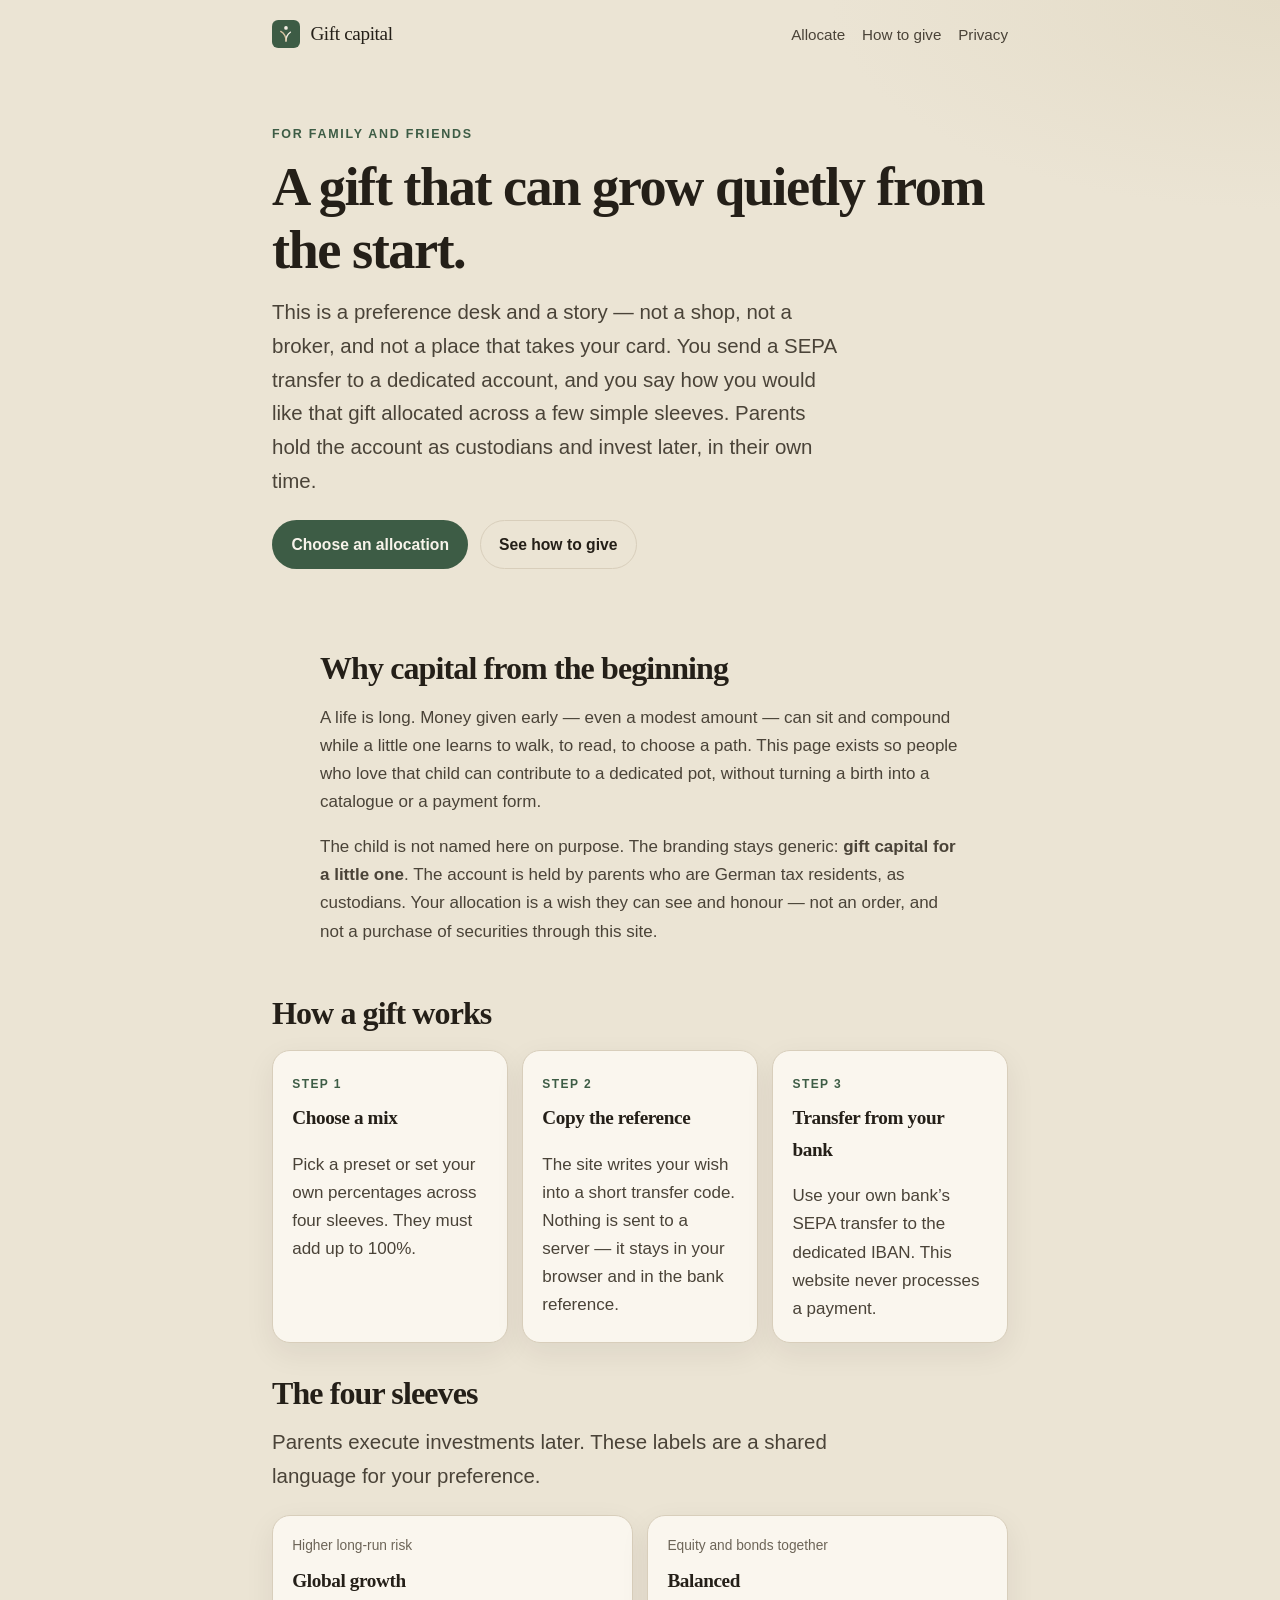
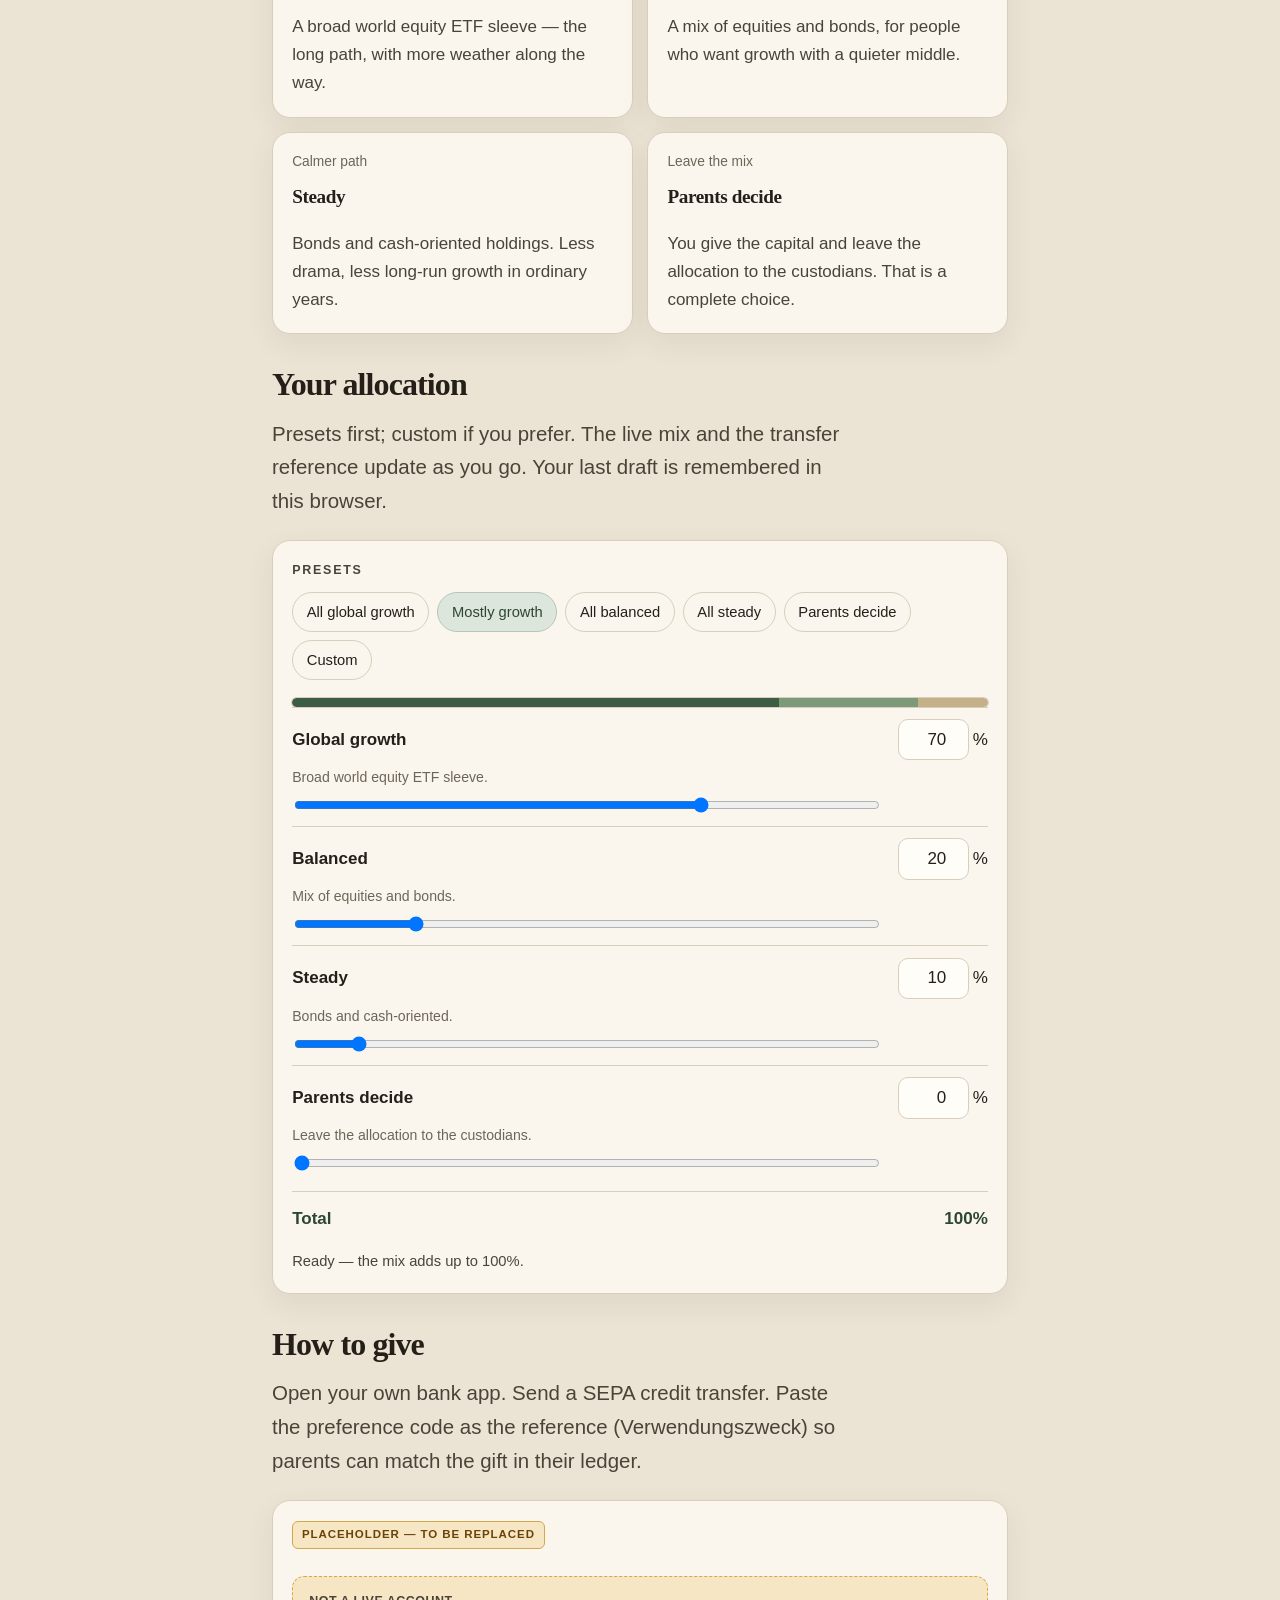
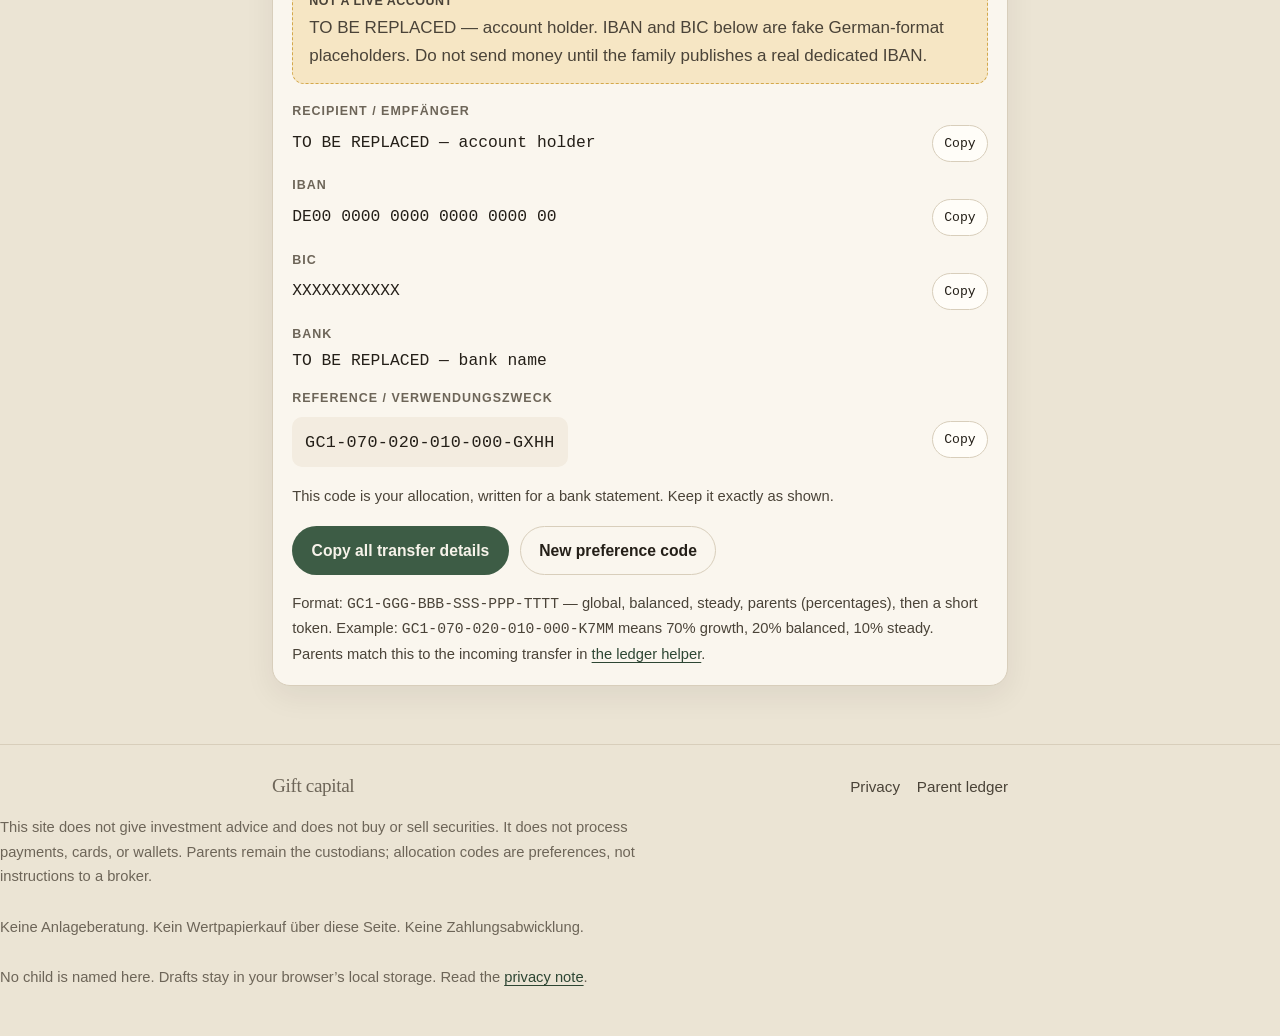
==== index.html @ 39bfdb02 "Add v1 static gift-capital site with allocation codes Preference desk for SEPA gifts: landing, sleev" ====
<!DOCTYPE html>
<html lang="en">
  <head>
    <meta charset="utf-8" />
    <meta name="viewport" content="width=device-width, initial-scale=1" />
    <title>Gift capital — a preference desk for long-horizon gifts</title>
    <meta
      name="description"
      content="A quiet way for family and friends to gift money toward a little one’s long-horizon capital, and to say how they would like that gift looked after. Not a broker. Not a payment processor."
    />
    <meta name="theme-color" content="#ebe4d4" />
    <link rel="icon" href="assets/favicon.svg" type="image/svg+xml" />
    <link rel="stylesheet" href="css/styles.css" />
  </head>
  <body>
    <a class="skip-link" href="#main">Skip to content</a>
    <header class="site-header">
      <div class="wrap">
        <a class="wordmark" href="index.html">
          <svg width="28" height="28" viewBox="0 0 64 64" aria-hidden="true">
            <rect width="64" height="64" rx="14" fill="#3d5c45" />
            <path d="M32 48c0-10 4-16 10-20" fill="none" stroke="#f4efe4" stroke-width="3.2" stroke-linecap="round" />
            <path d="M32 48c0-11-5-18-12-22" fill="none" stroke="#d7c4a3" stroke-width="3.2" stroke-linecap="round" />
            <circle cx="32" cy="18" r="4.2" fill="#f4efe4" />
          </svg>
          Gift capital
        </a>
        <nav class="nav-links" aria-label="Primary">
          <a href="#allocate">Allocate</a>
          <a href="#give">How to give</a>
          <a href="privacy.html">Privacy</a>
        </nav>
      </div>
    </header>

    <main id="main">
      <section class="hero">
        <div class="wrap">
          <p class="kicker">For family and friends</p>
          <h1>A gift that can grow quietly from the start.</h1>
          <p class="lede">
            This is a preference desk and a story — not a shop, not a broker, and not a place that takes your card.
            You send a SEPA transfer to a dedicated account, and you say how you would like that gift allocated
            across a few simple sleeves. Parents hold the account as custodians and invest later, in their own time.
          </p>
          <div class="actions">
            <a class="btn" href="#allocate">Choose an allocation</a>
            <a class="btn btn-secondary" href="#give">See how to give</a>
          </div>
        </div>
      </section>

      <section class="section" id="why" aria-labelledby="why-title">
        <div class="wrap prose">
          <h2 id="why-title">Why capital from the beginning</h2>
          <p>
            A life is long. Money given early — even a modest amount — can sit and compound while a little one
            learns to walk, to read, to choose a path. This page exists so people who love that child can
            contribute to a dedicated pot, without turning a birth into a catalogue or a payment form.
          </p>
          <p>
            The child is not named here on purpose. The branding stays generic:
            <strong>gift capital for a little one</strong>. The account is held by parents who are German tax
            residents, as custodians. Your allocation is a wish they can see and honour — not an order, and not
            a purchase of securities through this site.
          </p>
        </div>
      </section>

      <section class="section" id="how" aria-labelledby="how-title">
        <div class="wrap">
          <h2 id="how-title">How a gift works</h2>
          <div class="grid-3">
            <article class="card">
              <span class="step-num">Step 1</span>
              <h3>Choose a mix</h3>
              <p>Pick a preset or set your own percentages across four sleeves. They must add up to 100%.</p>
            </article>
            <article class="card">
              <span class="step-num">Step 2</span>
              <h3>Copy the reference</h3>
              <p>
                The site writes your wish into a short transfer code. Nothing is sent to a server — it stays in
                your browser and in the bank reference.
              </p>
            </article>
            <article class="card">
              <span class="step-num">Step 3</span>
              <h3>Transfer from your bank</h3>
              <p>
                Use your own bank’s SEPA transfer to the dedicated IBAN. This website never processes a payment.
              </p>
            </article>
          </div>
        </div>
      </section>

      <section class="section" id="sleeves" aria-labelledby="sleeves-title">
        <div class="wrap">
          <h2 id="sleeves-title">The four sleeves</h2>
          <p class="lede">Parents execute investments later. These labels are a shared language for your preference.</p>
          <div class="grid-2">
            <article class="card sleeve-card">
              <p class="meta">Higher long-run risk</p>
              <h3>Global growth</h3>
              <p>A broad world equity ETF sleeve — the long path, with more weather along the way.</p>
            </article>
            <article class="card sleeve-card">
              <p class="meta">Equity and bonds together</p>
              <h3>Balanced</h3>
              <p>A mix of equities and bonds, for people who want growth with a quieter middle.</p>
            </article>
            <article class="card sleeve-card">
              <p class="meta">Calmer path</p>
              <h3>Steady</h3>
              <p>Bonds and cash-oriented holdings. Less drama, less long-run growth in ordinary years.</p>
            </article>
            <article class="card sleeve-card">
              <p class="meta">Leave the mix</p>
              <h3>Parents decide</h3>
              <p>You give the capital and leave the allocation to the custodians. That is a complete choice.</p>
            </article>
          </div>
        </div>
      </section>

      <section class="section" id="allocate" aria-labelledby="allocate-title">
        <div class="wrap">
          <h2 id="allocate-title">Your allocation</h2>
          <p class="lede">
            Presets first; custom if you prefer. The live mix and the transfer reference update as you go.
            Your last draft is remembered in this browser.
          </p>

          <div class="card panel">
            <p class="kicker">Presets</p>
            <div class="presets" role="group" aria-label="Allocation presets">
              <button type="button" class="chip" data-preset="growth">All global growth</button>
              <button type="button" class="chip" data-preset="mostly">Mostly growth</button>
              <button type="button" class="chip" data-preset="balanced">All balanced</button>
              <button type="button" class="chip" data-preset="steady">All steady</button>
              <button type="button" class="chip" data-preset="parents">Parents decide</button>
              <button type="button" class="chip" data-preset="custom">Custom</button>
            </div>

            <div class="mix" id="live-mix" aria-hidden="true"></div>
            <p class="sr-only" data-summary></p>

            <div class="sleeve-row">
              <label for="pct-growth">Global growth</label>
              <div class="pct">
                <input id="pct-growth" data-sleeve="growth" type="number" min="0" max="100" step="1" value="70" inputmode="numeric" />
                <span aria-hidden="true">%</span>
              </div>
              <p class="hint">Broad world equity ETF sleeve.</p>
              <label class="sr-only" for="range-growth">Global growth slider</label>
              <input id="range-growth" data-sleeve="growth" type="range" min="0" max="100" step="1" value="70" />
            </div>

            <div class="sleeve-row">
              <label for="pct-balanced">Balanced</label>
              <div class="pct">
                <input id="pct-balanced" data-sleeve="balanced" type="number" min="0" max="100" step="1" value="20" inputmode="numeric" />
                <span aria-hidden="true">%</span>
              </div>
              <p class="hint">Mix of equities and bonds.</p>
              <label class="sr-only" for="range-balanced">Balanced slider</label>
              <input id="range-balanced" data-sleeve="balanced" type="range" min="0" max="100" step="1" value="20" />
            </div>

            <div class="sleeve-row">
              <label for="pct-steady">Steady</label>
              <div class="pct">
                <input id="pct-steady" data-sleeve="steady" type="number" min="0" max="100" step="1" value="10" inputmode="numeric" />
                <span aria-hidden="true">%</span>
              </div>
              <p class="hint">Bonds and cash-oriented.</p>
              <label class="sr-only" for="range-steady">Steady slider</label>
              <input id="range-steady" data-sleeve="steady" type="range" min="0" max="100" step="1" value="10" />
            </div>

            <div class="sleeve-row">
              <label for="pct-parents">Parents decide</label>
              <div class="pct">
                <input id="pct-parents" data-sleeve="parents" type="number" min="0" max="100" step="1" value="0" inputmode="numeric" />
                <span aria-hidden="true">%</span>
              </div>
              <p class="hint">Leave the allocation to the custodians.</p>
              <label class="sr-only" for="range-parents">Parents decide slider</label>
              <input id="range-parents" data-sleeve="parents" type="range" min="0" max="100" step="1" value="0" />
            </div>

            <div class="total-bar" data-total-bar data-ok="true">
              <span>Total</span>
              <span><span data-total>100</span>%</span>
            </div>
            <p class="note" data-total-hint aria-live="polite">Ready — the mix adds up to 100%.</p>
          </div>
        </div>
      </section>

      <section class="section" id="give" aria-labelledby="give-title">
        <div class="wrap">
          <h2 id="give-title">How to give</h2>
          <p class="lede">
            Open your own bank app. Send a SEPA credit transfer. Paste the preference code as the
            reference (<span lang="de">Verwendungszweck</span>) so parents can match the gift in their ledger.
          </p>

          <div class="card transfer">
            <span class="placeholder-stamp">Placeholder — to be replaced</span>
            <p class="warn">
              <strong>Not a live account</strong>
              <span data-holder>TO BE REPLACED — account holder</span>. IBAN and BIC below are fake German-format
              placeholders. Do not send money until the family publishes a real dedicated IBAN.
            </p>

            <dl>
              <div class="field">
                <dt>Recipient / Empfänger</dt>
                <dd>
                  <span data-holder>TO BE REPLACED — account holder</span>
                  <button type="button" class="copy-btn" data-copy="holder">Copy</button>
                </dd>
              </div>
              <div class="field">
                <dt>IBAN</dt>
                <dd>
                  <span data-iban>DE00 0000 0000 0000 0000 00</span>
                  <button type="button" class="copy-btn" data-copy="iban">Copy</button>
                </dd>
              </div>
              <div class="field">
                <dt>BIC</dt>
                <dd>
                  <span data-bic>XXXXXXXXXXX</span>
                  <button type="button" class="copy-btn" data-copy="bic">Copy</button>
                </dd>
              </div>
              <div class="field">
                <dt>Bank</dt>
                <dd><span data-bank>TO BE REPLACED — bank name</span></dd>
              </div>
              <div class="field">
                <dt>Reference / Verwendungszweck</dt>
                <dd>
                  <span class="code-block" data-reference aria-live="polite">GC1-070-020-010-000-XXXX</span>
                  <button type="button" class="copy-btn" data-copy="reference">Copy</button>
                </dd>
              </div>
            </dl>

            <p class="note" data-when-ready>
              This code is your allocation, written for a bank statement. Keep it exactly as shown.
            </p>
            <p class="warn" data-needs-100 hidden>
              The reference appears when the four sleeves add up to 100%.
            </p>

            <div class="actions" style="margin-top: 1.1rem">
              <button type="button" class="btn" data-copy="slip">Copy all transfer details</button>
              <button type="button" class="btn btn-secondary" data-new-draft>New preference code</button>
            </div>
            <p class="note">
              Format: <code>GC1-GGG-BBB-SSS-PPP-TTTT</code> — global, balanced, steady, parents (percentages),
              then a short token. Example: <code>GC1-070-020-010-000-K7MM</code> means 70% growth, 20% balanced,
              10% steady. Parents match this to the incoming transfer in
              <a href="ledger.html">the ledger helper</a>.
            </p>
          </div>
        </div>
      </section>
    </main>

    <footer class="site-footer">
      <div class="wrap">
        <a class="wordmark" href="index.html">Gift capital</a>
        <nav class="nav-links" aria-label="Footer">
          <a href="privacy.html">Privacy</a>
          <a href="ledger.html">Parent ledger</a>
        </nav>
      </div>
      <div class="wrap legal">
        <p>
          This site does not give investment advice and does not buy or sell securities. It does not process
          payments, cards, or wallets. Parents remain the custodians; allocation codes are preferences, not
          instructions to a broker.
        </p>
        <p lang="de">
          Keine Anlageberatung. Kein Wertpapierkauf über diese Seite. Keine Zahlungsabwicklung.
        </p>
        <p>
          No child is named here. Drafts stay in your browser’s local storage. Read the
          <a href="privacy.html">privacy note</a>.
        </p>
      </div>
    </footer>

    <script src="js/config.js"></script>
    <script src="js/reference.js"></script>
    <script src="js/app.js"></script>
  </body>
</html>
---- css/styles.css ----
/* Gift capital — calm, mobile-first, accessible */

:root {
  --bg: #ebe4d4;
  --bg-deep: #e2d8c4;
  --paper: #faf6ee;
  --paper-2: #f3ece0;
  --ink: #241f18;
  --ink-soft: #4a4338;
  --muted: #6d6558;
  --rule: #d8cebb;
  --sage: #3d5c45;
  --sage-deep: #2d4633;
  --sage-soft: #dce6dc;
  --clay: #8d4a2b;
  --warn-bg: #f6e6c4;
  --warn-ink: #6a4308;
  --warn-edge: #d4a84b;
  --focus: #1f4d38;
  --shadow: 0 10px 30px rgba(36, 31, 24, 0.07);
  --radius: 18px;
  --font-serif: "Iowan Old Style", "Palatino Linotype", Palatino, "Times New Roman", Times, serif;
  --font-sans: "Avenir Next", "Segoe UI", "Helvetica Neue", Helvetica, Arial, sans-serif;
  --space: clamp(1rem, 3vw, 1.75rem);
  --measure: 40rem;
  --wide: 46rem;
}

*,
*::before,
*::after {
  box-sizing: border-box;
}

html {
  scroll-behavior: smooth;
}

@media (prefers-reduced-motion: reduce) {
  html {
    scroll-behavior: auto;
  }

  *,
  *::before,
  *::after {
    animation: none !important;
    transition: none !important;
  }
}

body {
  margin: 0;
  min-height: 100vh;
  color: var(--ink);
  background:
    radial-gradient(1200px 500px at 10% -10%, #f4eee2 0%, transparent 55%),
    radial-gradient(900px 420px at 100% 0%, #e4dcc8 0%, transparent 50%),
    var(--bg);
  font-family: var(--font-sans);
  font-size: 1.0625rem;
  line-height: 1.65;
}

img,
svg {
  max-width: 100%;
}

a {
  color: var(--sage-deep);
  text-decoration-thickness: 1px;
  text-underline-offset: 0.18em;
}

a:hover {
  color: var(--clay);
}

:focus-visible {
  outline: 3px solid var(--focus);
  outline-offset: 3px;
}

.skip-link {
  position: absolute;
  left: 0.75rem;
  top: -3rem;
  z-index: 20;
  padding: 0.5rem 0.85rem;
  background: var(--ink);
  color: var(--paper);
  text-decoration: none;
  border-radius: 8px;
}

.skip-link:focus {
  top: 0.75rem;
}

.wrap {
  width: min(calc(100% - 2rem), var(--wide));
  margin-inline: auto;
}

.site-header {
  padding: 1.15rem 0 0.4rem;
}

.site-header .wrap,
.site-footer .wrap {
  display: flex;
  align-items: center;
  justify-content: space-between;
  gap: 1rem;
  flex-wrap: wrap;
}

.wordmark {
  display: inline-flex;
  align-items: center;
  gap: 0.65rem;
  color: inherit;
  text-decoration: none;
  font-family: var(--font-serif);
  font-size: 1.2rem;
  letter-spacing: -0.02em;
}

.wordmark svg {
  flex: none;
}

.nav-links {
  display: flex;
  flex-wrap: wrap;
  gap: 0.35rem 1.05rem;
  font-size: 0.95rem;
}

.nav-links a {
  color: var(--ink-soft);
  text-decoration: none;
}

.nav-links a:hover,
.nav-links a[aria-current="page"] {
  color: var(--ink);
  text-decoration: underline;
}

.hero {
  padding: clamp(2.2rem, 6vw, 4.2rem) 0 1.5rem;
}

.kicker {
  margin: 0 0 0.75rem;
  color: var(--sage);
  font-size: 0.78rem;
  font-weight: 700;
  letter-spacing: 0.14em;
  text-transform: uppercase;
}

.hero h1,
.page-title,
.section h2 {
  margin: 0 0 0.85rem;
  font-family: var(--font-serif);
  font-weight: 600;
  letter-spacing: -0.028em;
  line-height: 1.15;
}

.hero h1,
.page-title {
  font-size: clamp(2.15rem, 6.4vw, 3.4rem);
}

.lede,
.hero .lede {
  max-width: 36rem;
  margin: 0 0 1.4rem;
  color: var(--ink-soft);
  font-size: clamp(1.12rem, 2.4vw, 1.28rem);
}

.actions {
  display: flex;
  flex-wrap: wrap;
  gap: 0.7rem;
}

.btn {
  appearance: none;
  display: inline-flex;
  align-items: center;
  justify-content: center;
  min-height: 2.85rem;
  padding: 0.65rem 1.15rem;
  border: 1px solid transparent;
  border-radius: 999px;
  background: var(--sage);
  color: #f7f3ea;
  font: inherit;
  font-size: 0.98rem;
  font-weight: 600;
  text-decoration: none;
  cursor: pointer;
}

.btn:hover {
  background: var(--sage-deep);
  color: #f7f3ea;
}

.btn-secondary {
  background: transparent;
  border-color: var(--rule);
  color: var(--ink);
}

.btn-secondary:hover {
  background: var(--paper);
  color: var(--ink);
}

.btn:disabled {
  cursor: not-allowed;
  opacity: 0.45;
}

.section {
  padding: 1.6rem 0 0.4rem;
}

.section h2 {
  font-size: clamp(1.55rem, 3.6vw, 2rem);
}

.section p,
.prose p,
.prose li {
  color: var(--ink-soft);
}

.prose {
  max-width: var(--measure);
}

.prose h2 {
  margin-top: 2rem;
}

.prose ul {
  padding-left: 1.15rem;
}

.grid-3,
.grid-2 {
  display: grid;
  gap: 0.9rem;
  margin: 1.15rem 0 0;
}

.grid-3 {
  grid-template-columns: 1fr;
}

.grid-2 {
  grid-template-columns: 1fr;
}

@media (min-width: 720px) {
  .grid-3 {
    grid-template-columns: repeat(3, 1fr);
  }

  .grid-2 {
    grid-template-columns: 1fr 1fr;
  }
}

.card {
  background: var(--paper);
  border: 1px solid var(--rule);
  border-radius: var(--radius);
  box-shadow: var(--shadow);
  padding: 1.15rem 1.2rem 1.2rem;
}

.card h3 {
  margin: 0 0 0.4rem;
  font-family: var(--font-serif);
  font-size: 1.2rem;
  letter-spacing: -0.02em;
}

.card p:last-child {
  margin-bottom: 0;
}

.step-num {
  display: inline-block;
  margin-bottom: 0.45rem;
  color: var(--sage);
  font-size: 0.75rem;
  font-weight: 700;
  letter-spacing: 0.12em;
  text-transform: uppercase;
}

.sleeve-card .meta {
  margin: 0 0 0.45rem;
  color: var(--muted);
  font-size: 0.86rem;
}

.mix {
  display: flex;
  height: 0.55rem;
  overflow: hidden;
  border-radius: 999px;
  background: var(--paper-2);
  outline: 1px solid var(--rule);
}

.mix span {
  display: block;
  min-width: 0;
}

.mix .g { background: #3d5c45; }
.mix .b { background: #7d9a78; }
.mix .s { background: #c4b189; }
.mix .p { background: #b57a5c; }

.panel {
  margin-top: 1.1rem;
}

.presets {
  display: flex;
  flex-wrap: wrap;
  gap: 0.5rem;
  margin: 0 0 1.1rem;
}

.chip {
  appearance: none;
  min-height: 2.5rem;
  padding: 0.4rem 0.85rem;
  border: 1px solid var(--rule);
  border-radius: 999px;
  background: var(--paper);
  color: var(--ink);
  font: inherit;
  font-size: 0.92rem;
  cursor: pointer;
}

.chip[aria-pressed="true"] {
  background: var(--sage-soft);
  border-color: #b7c7b6;
  color: var(--sage-deep);
}

.sleeve-row {
  display: grid;
  grid-template-columns: 1fr auto;
  gap: 0.35rem 1rem;
  align-items: center;
  padding: 0.7rem 0;
  border-top: 1px solid var(--rule);
}

.sleeve-row:first-of-type {
  border-top: 0;
}

.sleeve-row label {
  font-weight: 650;
}

.sleeve-row .hint {
  grid-column: 1 / -1;
  margin: 0;
  color: var(--muted);
  font-size: 0.88rem;
}

.pct {
  display: flex;
  align-items: center;
  gap: 0.25rem;
}

.pct input[type="number"] {
  width: 4.4rem;
  min-height: 2.6rem;
  padding: 0.35rem 0.4rem;
  border: 1px solid var(--rule);
  border-radius: 10px;
  background: #fffdf8;
  color: inherit;
  font: inherit;
  text-align: right;
}

.pct input[type="range"] {
  grid-column: 1 / -1;
  width: 100%;
  accent-color: var(--sage);
}

.total-bar {
  display: flex;
  justify-content: space-between;
  align-items: baseline;
  gap: 1rem;
  margin-top: 0.4rem;
  padding-top: 0.85rem;
  border-top: 1px solid var(--rule);
  font-weight: 650;
}

.total-bar[data-ok="true"] {
  color: var(--sage-deep);
}

.total-bar[data-ok="false"] {
  color: var(--clay);
}

.sr-only {
  position: absolute;
  width: 1px;
  height: 1px;
  padding: 0;
  margin: -1px;
  overflow: hidden;
  clip: rect(0, 0, 0, 0);
  white-space: nowrap;
  border: 0;
}

.warn {
  margin: 1rem 0 0;
  padding: 0.85rem 1rem;
  border: 1px dashed var(--warn-edge);
  border-radius: 12px;
  background: var(--warn-bg);
  color: var(--warn-ink);
}

.warn strong {
  display: block;
  margin-bottom: 0.15rem;
  letter-spacing: 0.04em;
  text-transform: uppercase;
  font-size: 0.78rem;
}

.transfer {
  position: relative;
}

.transfer .placeholder-stamp {
  display: inline-block;
  margin-bottom: 0.7rem;
  padding: 0.22rem 0.55rem;
  border: 1px solid var(--warn-edge);
  border-radius: 6px;
  background: var(--warn-bg);
  color: var(--warn-ink);
  font-size: 0.72rem;
  font-weight: 800;
  letter-spacing: 0.08em;
  text-transform: uppercase;
}

.field {
  margin: 0.85rem 0 0;
}

.field dt {
  margin: 0;
  color: var(--muted);
  font-size: 0.78rem;
  font-weight: 700;
  letter-spacing: 0.08em;
  text-transform: uppercase;
}

.field dd {
  display: flex;
  align-items: center;
  justify-content: space-between;
  gap: 0.75rem;
  margin: 0.2rem 0 0;
  font-family: ui-monospace, "SF Mono", Menlo, Consolas, monospace;
  font-size: 1.02rem;
  word-break: break-word;
}

.code-block {
  margin: 0.35rem 0 0;
  padding: 0.7rem 0.8rem;
  border-radius: 10px;
  background: var(--paper-2);
  font-family: ui-monospace, "SF Mono", Menlo, Consolas, monospace;
  font-size: 1.05rem;
  letter-spacing: 0.02em;
}

.copy-btn {
  flex: none;
  min-height: 2.3rem;
  padding: 0.25rem 0.7rem;
  border: 1px solid var(--rule);
  border-radius: 999px;
  background: #fffdf8;
  color: var(--ink);
  font: inherit;
  font-size: 0.82rem;
  cursor: pointer;
}

.note {
  margin-top: 1rem;
  color: var(--muted);
  font-size: 0.92rem;
}

.site-footer {
  margin-top: 3.2rem;
  padding: 1.6rem 0 2.4rem;
  border-top: 1px solid var(--rule);
  color: var(--muted);
  font-size: 0.92rem;
}

.legal {
  max-width: var(--measure);
  margin: 0.85rem 0 0;
}

.legal p {
  margin: 0 0 0.65rem;
}

.status {
  min-height: 1.3em;
  margin: 0.4rem 0 0;
  color: var(--sage-deep);
  font-size: 0.9rem;
}

.input-row {
  display: flex;
  flex-wrap: wrap;
  gap: 0.6rem;
  margin: 0.8rem 0 1rem;
}

.input-row input,
.input-row textarea {
  flex: 1 1 16rem;
  min-height: 2.8rem;
  padding: 0.55rem 0.7rem;
  border: 1px solid var(--rule);
  border-radius: 10px;
  background: #fffdf8;
  color: inherit;
  font: inherit;
}

.table-wrap {
  overflow-x: auto;
}

table {
  width: 100%;
  border-collapse: collapse;
  font-size: 0.95rem;
}

th,
td {
  padding: 0.55rem 0.45rem;
  border-bottom: 1px solid var(--rule);
  text-align: left;
  vertical-align: top;
}

th {
  color: var(--muted);
  font-size: 0.78rem;
  letter-spacing: 0.06em;
  text-transform: uppercase;
}

@media print {
  body {
    background: #fff;
  }

  .site-header .nav-links,
  .actions,
  .copy-btn,
  .presets,
  .skip-link {
    display: none !important;
  }

  .card,
  .transfer {
    box-shadow: none;
  }
}
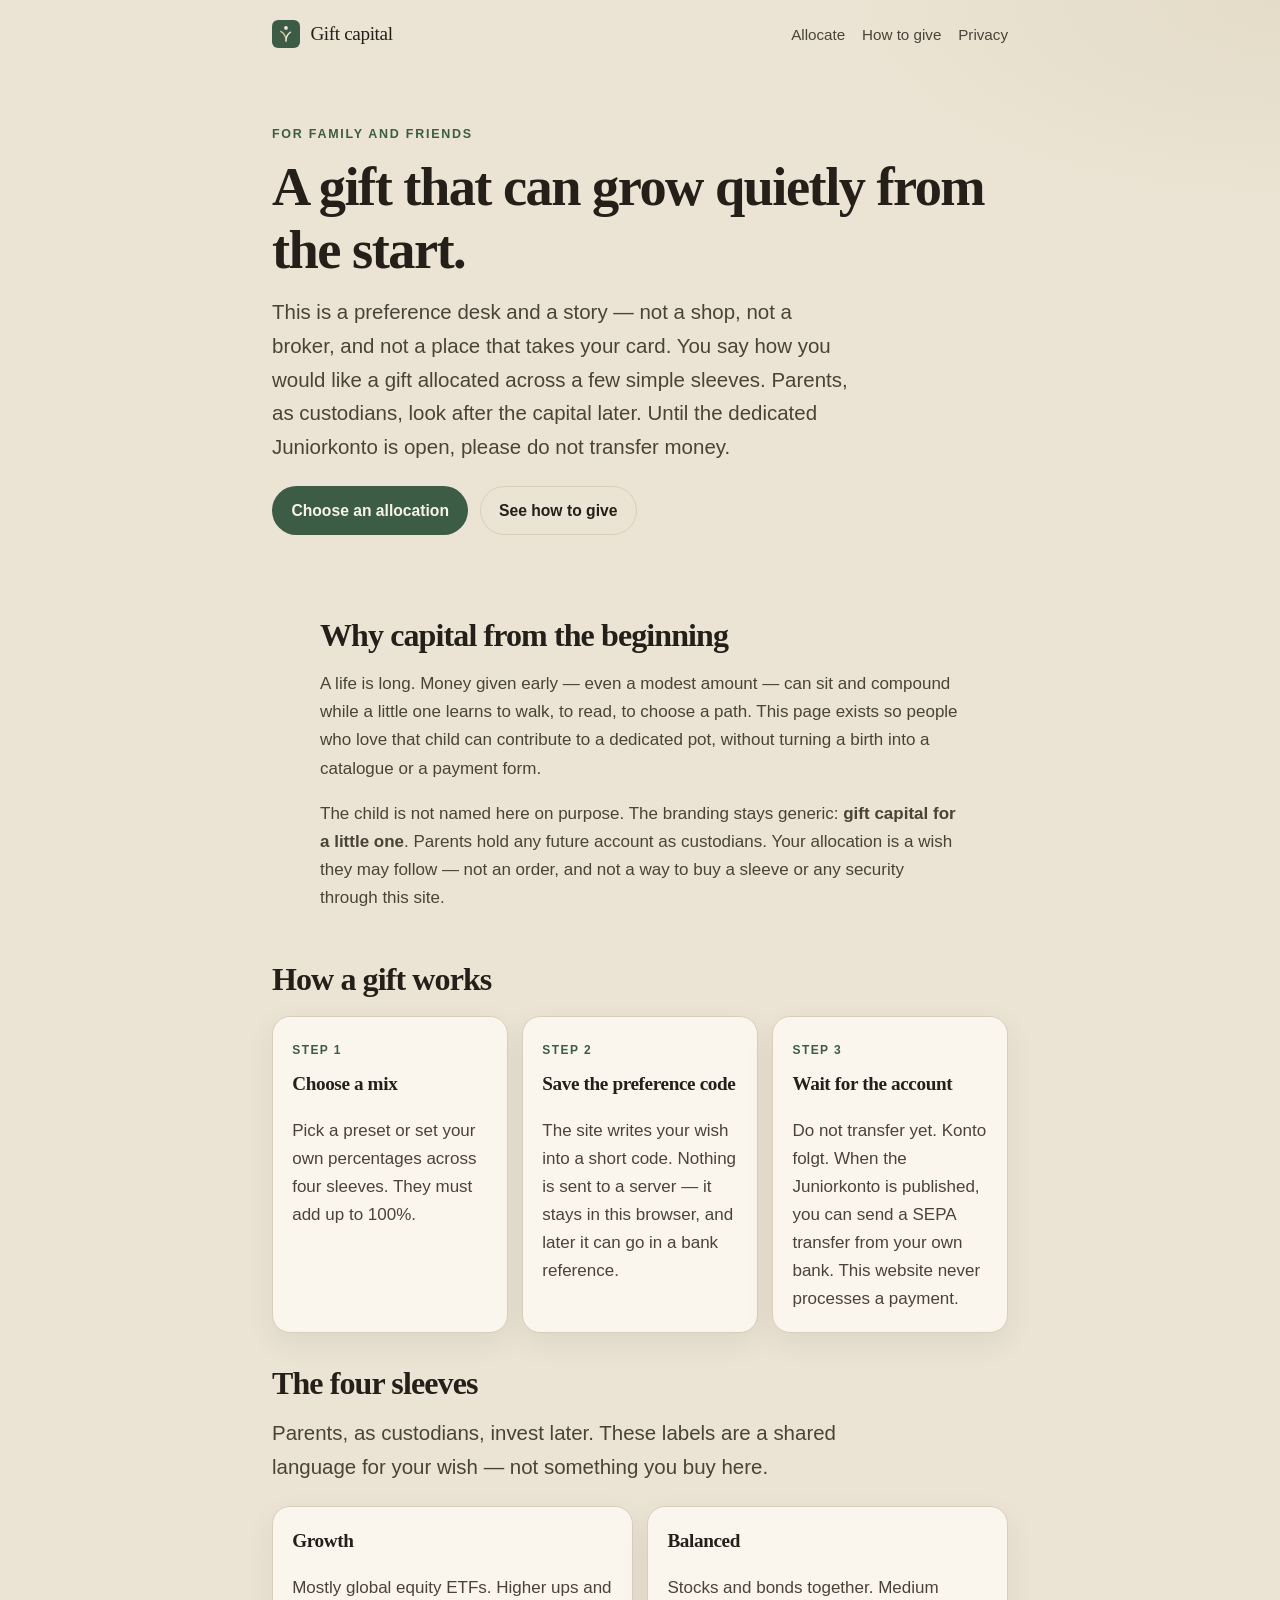
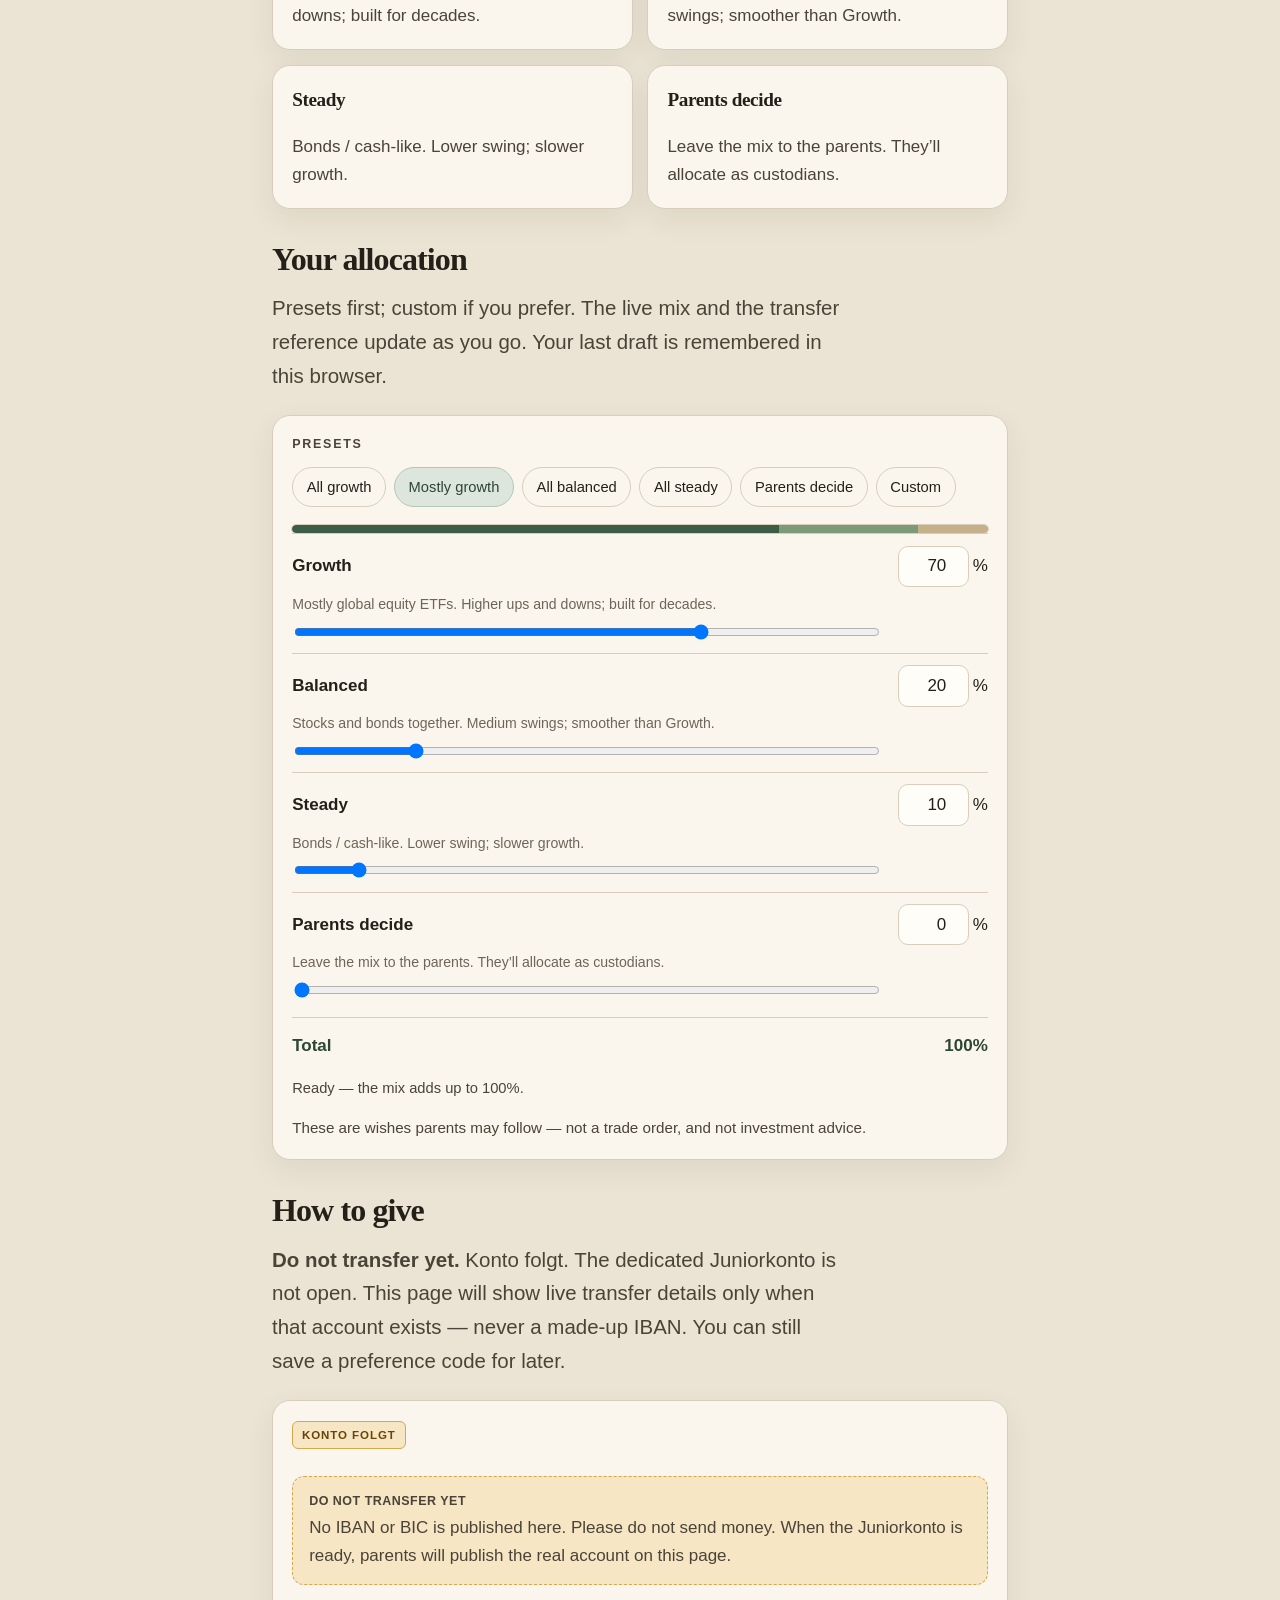
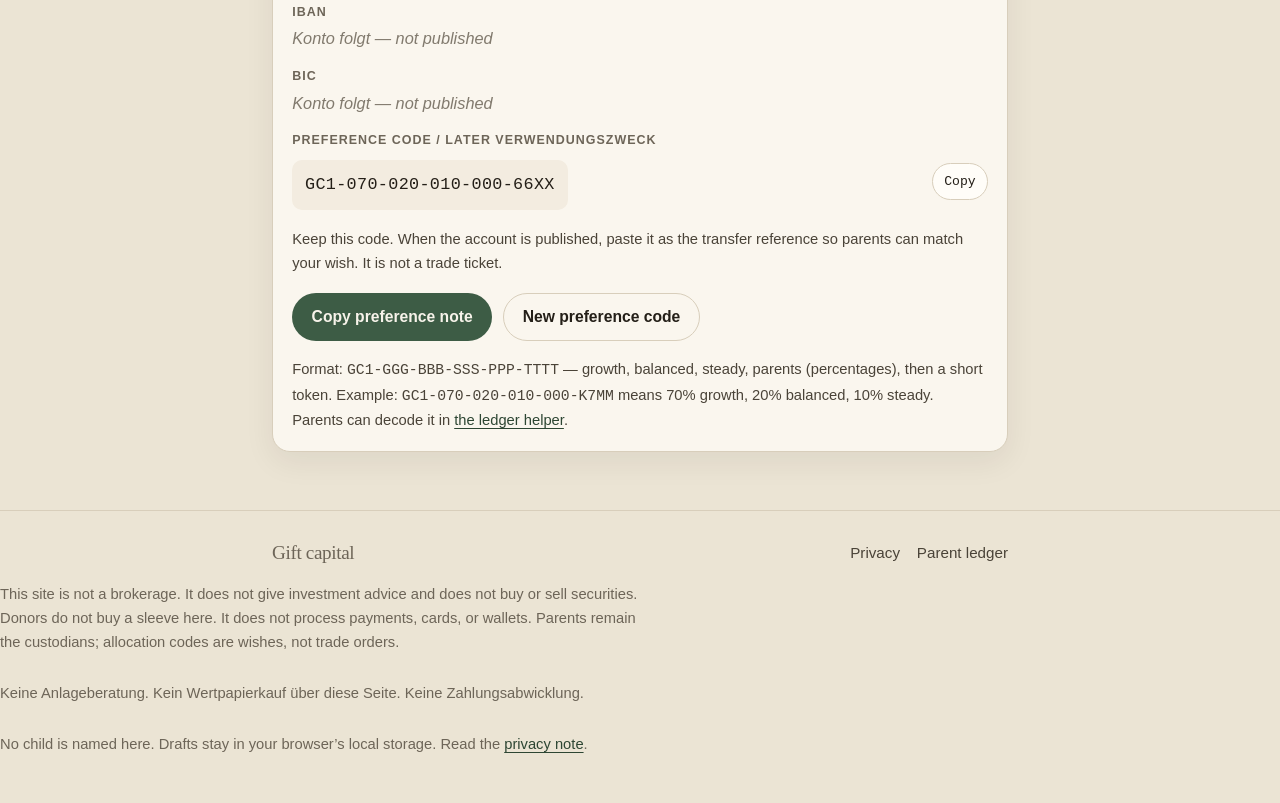
==== commit e5d93874: "Remove fake IBAN and lock FO how-to copy Until a Juniorkonto exists, how-to-give stays on “Do not tr" ====
--- a/index.html
+++ b/index.html
@@ -40,8 +40,8 @@
           <h1>A gift that can grow quietly from the start.</h1>
           <p class="lede">
             This is a preference desk and a story — not a shop, not a broker, and not a place that takes your card.
-            You send a SEPA transfer to a dedicated account, and you say how you would like that gift allocated
-            across a few simple sleeves. Parents hold the account as custodians and invest later, in their own time.
+            You say how you would like a gift allocated across a few simple sleeves. Parents, as custodians, look
+            after the capital later. Until the dedicated Juniorkonto is open, please do not transfer money.
           </p>
           <div class="actions">
             <a class="btn" href="#allocate">Choose an allocation</a>
@@ -60,9 +60,9 @@
           </p>
           <p>
             The child is not named here on purpose. The branding stays generic:
-            <strong>gift capital for a little one</strong>. The account is held by parents who are German tax
-            residents, as custodians. Your allocation is a wish they can see and honour — not an order, and not
-            a purchase of securities through this site.
+            <strong>gift capital for a little one</strong>. Parents hold any future account as custodians.
+            Your allocation is a wish they may follow — not an order, and not a way to buy a sleeve or any
+            security through this site.
           </p>
         </div>
       </section>
@@ -78,17 +78,18 @@
             </article>
             <article class="card">
               <span class="step-num">Step 2</span>
-              <h3>Copy the reference</h3>
+              <h3>Save the preference code</h3>
               <p>
-                The site writes your wish into a short transfer code. Nothing is sent to a server — it stays in
-                your browser and in the bank reference.
+                The site writes your wish into a short code. Nothing is sent to a server — it stays in this
+                browser, and later it can go in a bank reference.
               </p>
             </article>
             <article class="card">
               <span class="step-num">Step 3</span>
-              <h3>Transfer from your bank</h3>
+              <h3>Wait for the account</h3>
               <p>
-                Use your own bank’s SEPA transfer to the dedicated IBAN. This website never processes a payment.
+                Do not transfer yet. <span lang="de">Konto folgt.</span> When the Juniorkonto is published,
+                you can send a SEPA transfer from your own bank. This website never processes a payment.
               </p>
             </article>
           </div>
@@ -98,27 +99,23 @@
       <section class="section" id="sleeves" aria-labelledby="sleeves-title">
         <div class="wrap">
           <h2 id="sleeves-title">The four sleeves</h2>
-          <p class="lede">Parents execute investments later. These labels are a shared language for your preference.</p>
+          <p class="lede">Parents, as custodians, invest later. These labels are a shared language for your wish — not something you buy here.</p>
           <div class="grid-2">
             <article class="card sleeve-card">
-              <p class="meta">Higher long-run risk</p>
-              <h3>Global growth</h3>
-              <p>A broad world equity ETF sleeve — the long path, with more weather along the way.</p>
+              <h3>Growth</h3>
+              <p>Mostly global equity ETFs. Higher ups and downs; built for decades.</p>
             </article>
             <article class="card sleeve-card">
-              <p class="meta">Equity and bonds together</p>
               <h3>Balanced</h3>
-              <p>A mix of equities and bonds, for people who want growth with a quieter middle.</p>
+              <p>Stocks and bonds together. Medium swings; smoother than Growth.</p>
             </article>
             <article class="card sleeve-card">
-              <p class="meta">Calmer path</p>
               <h3>Steady</h3>
-              <p>Bonds and cash-oriented holdings. Less drama, less long-run growth in ordinary years.</p>
+              <p>Bonds / cash-like. Lower swing; slower growth.</p>
             </article>
             <article class="card sleeve-card">
-              <p class="meta">Leave the mix</p>
               <h3>Parents decide</h3>
-              <p>You give the capital and leave the allocation to the custodians. That is a complete choice.</p>
+              <p>Leave the mix to the parents. They’ll allocate as custodians.</p>
             </article>
           </div>
         </div>
@@ -135,7 +132,7 @@
           <div class="card panel">
             <p class="kicker">Presets</p>
             <div class="presets" role="group" aria-label="Allocation presets">
-              <button type="button" class="chip" data-preset="growth">All global growth</button>
+              <button type="button" class="chip" data-preset="growth">All growth</button>
               <button type="button" class="chip" data-preset="mostly">Mostly growth</button>
               <button type="button" class="chip" data-preset="balanced">All balanced</button>
               <button type="button" class="chip" data-preset="steady">All steady</button>
@@ -147,13 +144,13 @@
             <p class="sr-only" data-summary></p>
 
             <div class="sleeve-row">
-              <label for="pct-growth">Global growth</label>
+              <label for="pct-growth">Growth</label>
               <div class="pct">
                 <input id="pct-growth" data-sleeve="growth" type="number" min="0" max="100" step="1" value="70" inputmode="numeric" />
                 <span aria-hidden="true">%</span>
               </div>
-              <p class="hint">Broad world equity ETF sleeve.</p>
-              <label class="sr-only" for="range-growth">Global growth slider</label>
+              <p class="hint">Mostly global equity ETFs. Higher ups and downs; built for decades.</p>
+              <label class="sr-only" for="range-growth">Growth slider</label>
               <input id="range-growth" data-sleeve="growth" type="range" min="0" max="100" step="1" value="70" />
             </div>
 
@@ -163,7 +160,7 @@
                 <input id="pct-balanced" data-sleeve="balanced" type="number" min="0" max="100" step="1" value="20" inputmode="numeric" />
                 <span aria-hidden="true">%</span>
               </div>
-              <p class="hint">Mix of equities and bonds.</p>
+              <p class="hint">Stocks and bonds together. Medium swings; smoother than Growth.</p>
               <label class="sr-only" for="range-balanced">Balanced slider</label>
               <input id="range-balanced" data-sleeve="balanced" type="range" min="0" max="100" step="1" value="20" />
             </div>
@@ -174,7 +171,7 @@
                 <input id="pct-steady" data-sleeve="steady" type="number" min="0" max="100" step="1" value="10" inputmode="numeric" />
                 <span aria-hidden="true">%</span>
               </div>
-              <p class="hint">Bonds and cash-oriented.</p>
+              <p class="hint">Bonds / cash-like. Lower swing; slower growth.</p>
               <label class="sr-only" for="range-steady">Steady slider</label>
               <input id="range-steady" data-sleeve="steady" type="range" min="0" max="100" step="1" value="10" />
             </div>
@@ -185,7 +182,7 @@
                 <input id="pct-parents" data-sleeve="parents" type="number" min="0" max="100" step="1" value="0" inputmode="numeric" />
                 <span aria-hidden="true">%</span>
               </div>
-              <p class="hint">Leave the allocation to the custodians.</p>
+              <p class="hint">Leave the mix to the parents. They’ll allocate as custodians.</p>
               <label class="sr-only" for="range-parents">Parents decide slider</label>
               <input id="range-parents" data-sleeve="parents" type="range" min="0" max="100" step="1" value="0" />
             </div>
@@ -195,6 +192,7 @@
               <span><span data-total>100</span>%</span>
             </div>
             <p class="note" data-total-hint aria-live="polite">Ready — the mix adds up to 100%.</p>
+            <p class="wish-note">These are wishes parents may follow — not a trade order, and not investment advice.</p>
           </div>
         </div>
       </section>
@@ -203,68 +201,86 @@
         <div class="wrap">
           <h2 id="give-title">How to give</h2>
           <p class="lede">
-            Open your own bank app. Send a SEPA credit transfer. Paste the preference code as the
-            reference (<span lang="de">Verwendungszweck</span>) so parents can match the gift in their ledger.
+            <strong>Do not transfer yet.</strong>
+            <span lang="de">Konto folgt.</span>
+            The dedicated Juniorkonto is not open. This page will show live transfer details only when that
+            account exists — never a made-up IBAN. You can still save a preference code for later.
           </p>
 
           <div class="card transfer">
-            <span class="placeholder-stamp">Placeholder — to be replaced</span>
-            <p class="warn">
-              <strong>Not a live account</strong>
-              <span data-holder>TO BE REPLACED — account holder</span>. IBAN and BIC below are fake German-format
-              placeholders. Do not send money until the family publishes a real dedicated IBAN.
-            </p>
+            <div data-waiting-block>
+              <span class="placeholder-stamp">Konto folgt</span>
+              <p class="warn">
+                <strong>Do not transfer yet</strong>
+                No IBAN or BIC is published here. Please do not send money. When the Juniorkonto is ready,
+                parents will publish the real account on this page.
+              </p>
+            </div>
+
+            <div data-live-account hidden>
+              <dl>
+                <div class="field">
+                  <dt>Recipient / Empfänger</dt>
+                  <dd>
+                    <span data-holder></span>
+                    <button type="button" class="copy-btn" data-copy="holder">Copy</button>
+                  </dd>
+                </div>
+                <div class="field">
+                  <dt>IBAN</dt>
+                  <dd>
+                    <span data-iban></span>
+                    <button type="button" class="copy-btn" data-copy="iban">Copy</button>
+                  </dd>
+                </div>
+                <div class="field">
+                  <dt>BIC</dt>
+                  <dd>
+                    <span data-bic></span>
+                    <button type="button" class="copy-btn" data-copy="bic">Copy</button>
+                  </dd>
+                </div>
+                <div class="field">
+                  <dt>Bank</dt>
+                  <dd><span data-bank></span></dd>
+                </div>
+              </dl>
+            </div>
 
             <dl>
+              <div class="field is-disabled" data-waiting-field>
+                <dt>IBAN</dt>
+                <dd><span class="muted-value">Konto folgt — not published</span></dd>
+              </div>
+              <div class="field is-disabled" data-waiting-field>
+                <dt>BIC</dt>
+                <dd><span class="muted-value">Konto folgt — not published</span></dd>
+              </div>
               <div class="field">
-                <dt>Recipient / Empfänger</dt>
+                <dt>Preference code / later Verwendungszweck</dt>
                 <dd>
-                  <span data-holder>TO BE REPLACED — account holder</span>
-                  <button type="button" class="copy-btn" data-copy="holder">Copy</button>
-                </dd>
-              </div>
-              <div class="field">
-                <dt>IBAN</dt>
-                <dd>
-                  <span data-iban>DE00 0000 0000 0000 0000 00</span>
-                  <button type="button" class="copy-btn" data-copy="iban">Copy</button>
-                </dd>
-              </div>
-              <div class="field">
-                <dt>BIC</dt>
-                <dd>
-                  <span data-bic>XXXXXXXXXXX</span>
-                  <button type="button" class="copy-btn" data-copy="bic">Copy</button>
-                </dd>
-              </div>
-              <div class="field">
-                <dt>Bank</dt>
-                <dd><span data-bank>TO BE REPLACED — bank name</span></dd>
-              </div>
-              <div class="field">
-                <dt>Reference / Verwendungszweck</dt>
-                <dd>
-                  <span class="code-block" data-reference aria-live="polite">GC1-070-020-010-000-XXXX</span>
+                  <span class="code-block" data-reference aria-live="polite">—</span>
                   <button type="button" class="copy-btn" data-copy="reference">Copy</button>
                 </dd>
               </div>
             </dl>
 
             <p class="note" data-when-ready>
-              This code is your allocation, written for a bank statement. Keep it exactly as shown.
+              Keep this code. When the account is published, paste it as the transfer reference so parents can
+              match your wish. It is not a trade ticket.
             </p>
             <p class="warn" data-needs-100 hidden>
-              The reference appears when the four sleeves add up to 100%.
+              The preference code appears when the four sleeves add up to 100%.
             </p>
 
             <div class="actions" style="margin-top: 1.1rem">
-              <button type="button" class="btn" data-copy="slip">Copy all transfer details</button>
+              <button type="button" class="btn" data-copy="slip">Copy preference note</button>
               <button type="button" class="btn btn-secondary" data-new-draft>New preference code</button>
             </div>
             <p class="note">
-              Format: <code>GC1-GGG-BBB-SSS-PPP-TTTT</code> — global, balanced, steady, parents (percentages),
+              Format: <code>GC1-GGG-BBB-SSS-PPP-TTTT</code> — growth, balanced, steady, parents (percentages),
               then a short token. Example: <code>GC1-070-020-010-000-K7MM</code> means 70% growth, 20% balanced,
-              10% steady. Parents match this to the incoming transfer in
+              10% steady. Parents can decode it in
               <a href="ledger.html">the ledger helper</a>.
             </p>
           </div>
@@ -282,9 +298,9 @@
       </div>
       <div class="wrap legal">
         <p>
-          This site does not give investment advice and does not buy or sell securities. It does not process
-          payments, cards, or wallets. Parents remain the custodians; allocation codes are preferences, not
-          instructions to a broker.
+          This site is not a brokerage. It does not give investment advice and does not buy or sell securities.
+          Donors do not buy a sleeve here. It does not process payments, cards, or wallets. Parents remain the
+          custodians; allocation codes are wishes, not trade orders.
         </p>
         <p lang="de">
           Keine Anlageberatung. Kein Wertpapierkauf über diese Seite. Keine Zahlungsabwicklung.
--- a/css/styles.css
+++ b/css/styles.css
@@ -461,6 +461,12 @@
   font-size: 0.78rem;
 }
 
+.wish-note {
+  margin: 0.85rem 0 0;
+  color: var(--ink-soft);
+  font-size: 0.95rem;
+}
+
 .transfer {
   position: relative;
 }
@@ -479,6 +485,16 @@
   text-transform: uppercase;
 }
 
+.field.is-disabled dd {
+  color: var(--muted);
+  font-family: var(--font-sans);
+  font-style: italic;
+}
+
+.field.is-disabled .muted-value {
+  opacity: 0.85;
+}
+
 .field {
   margin: 0.85rem 0 0;
 }
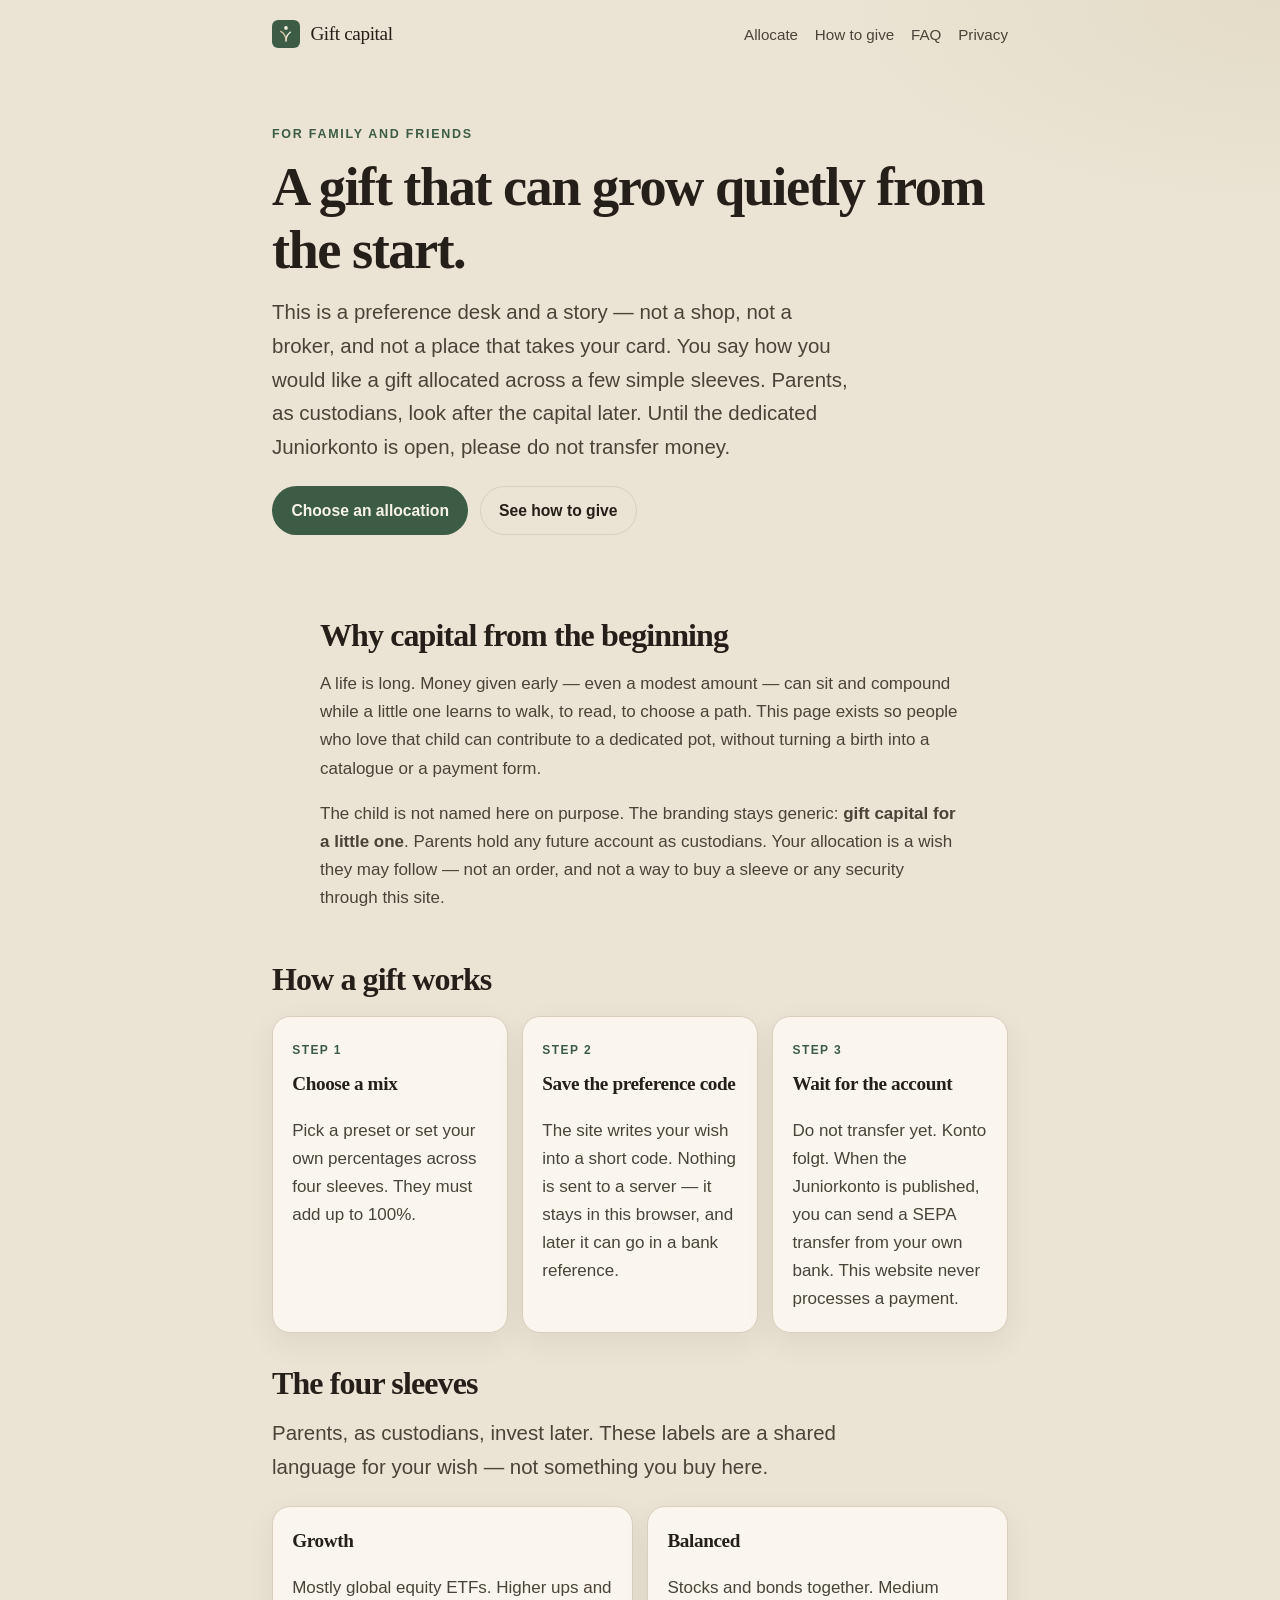
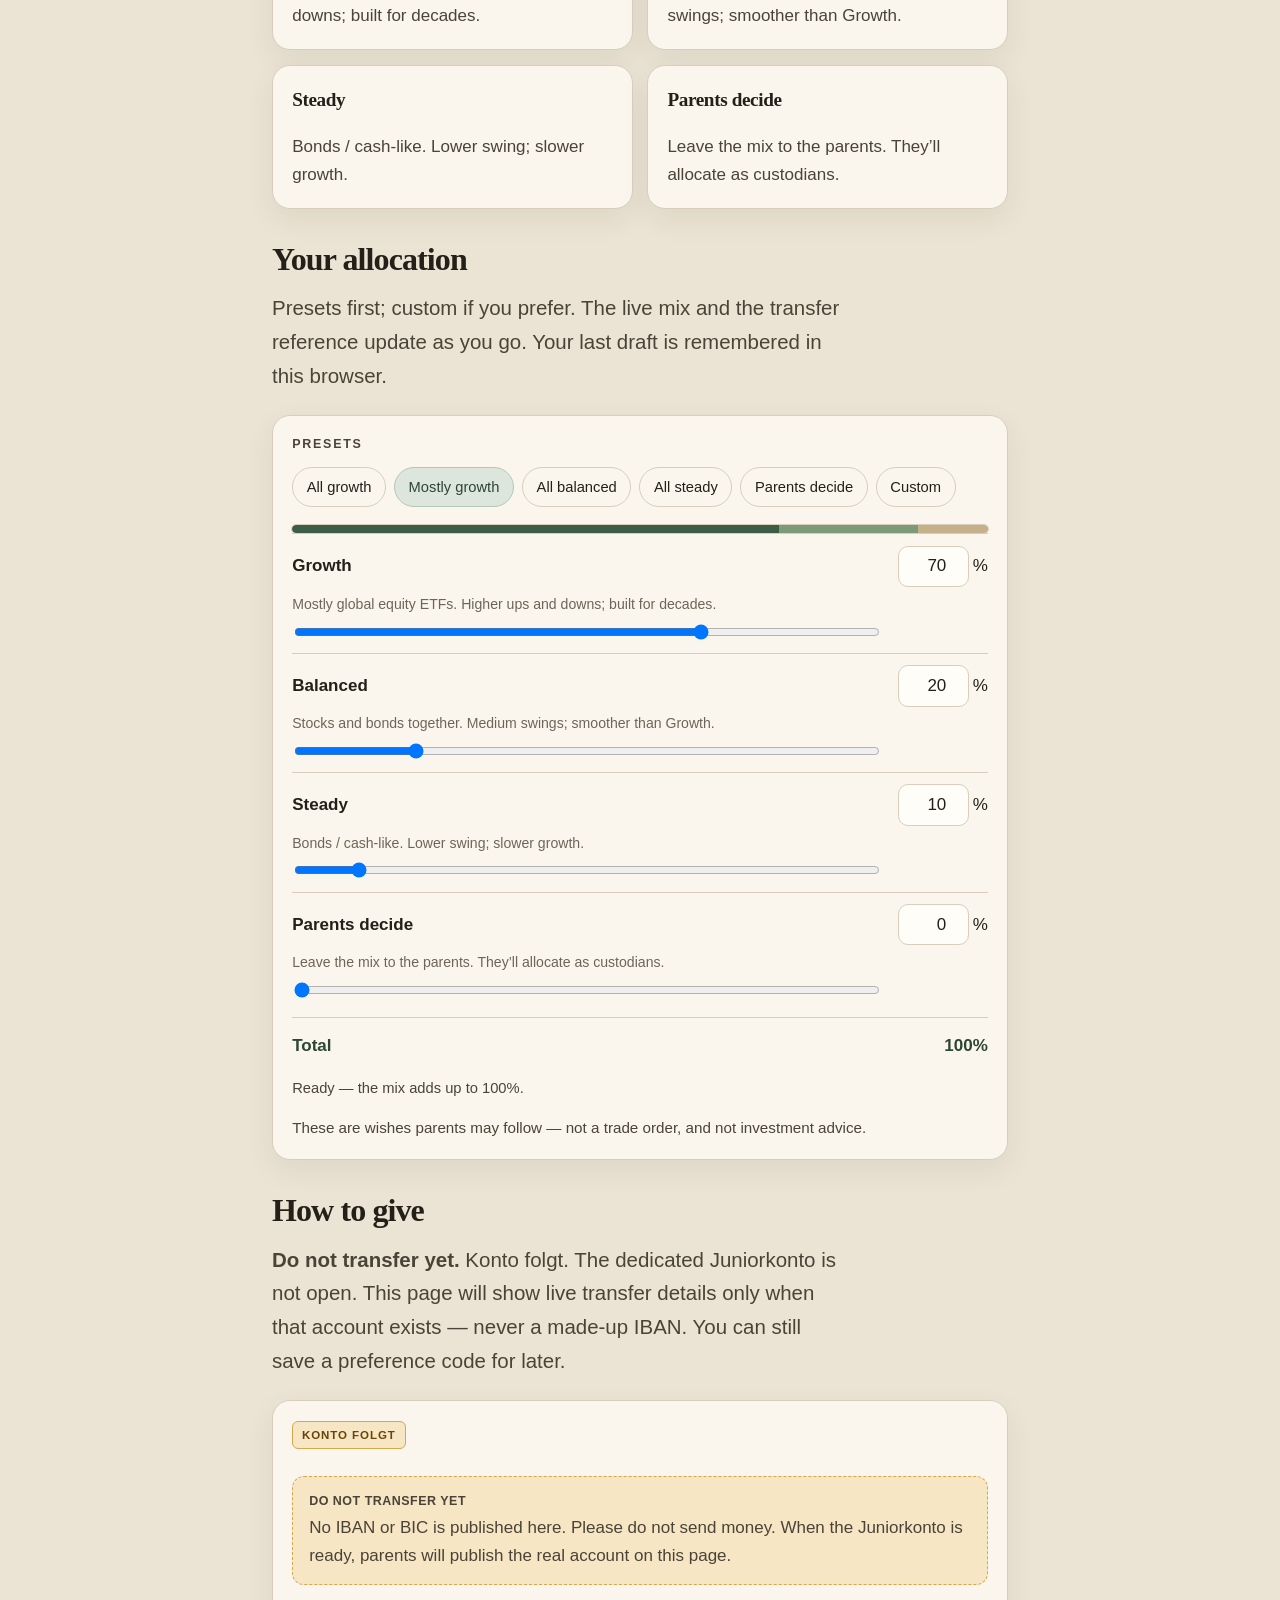
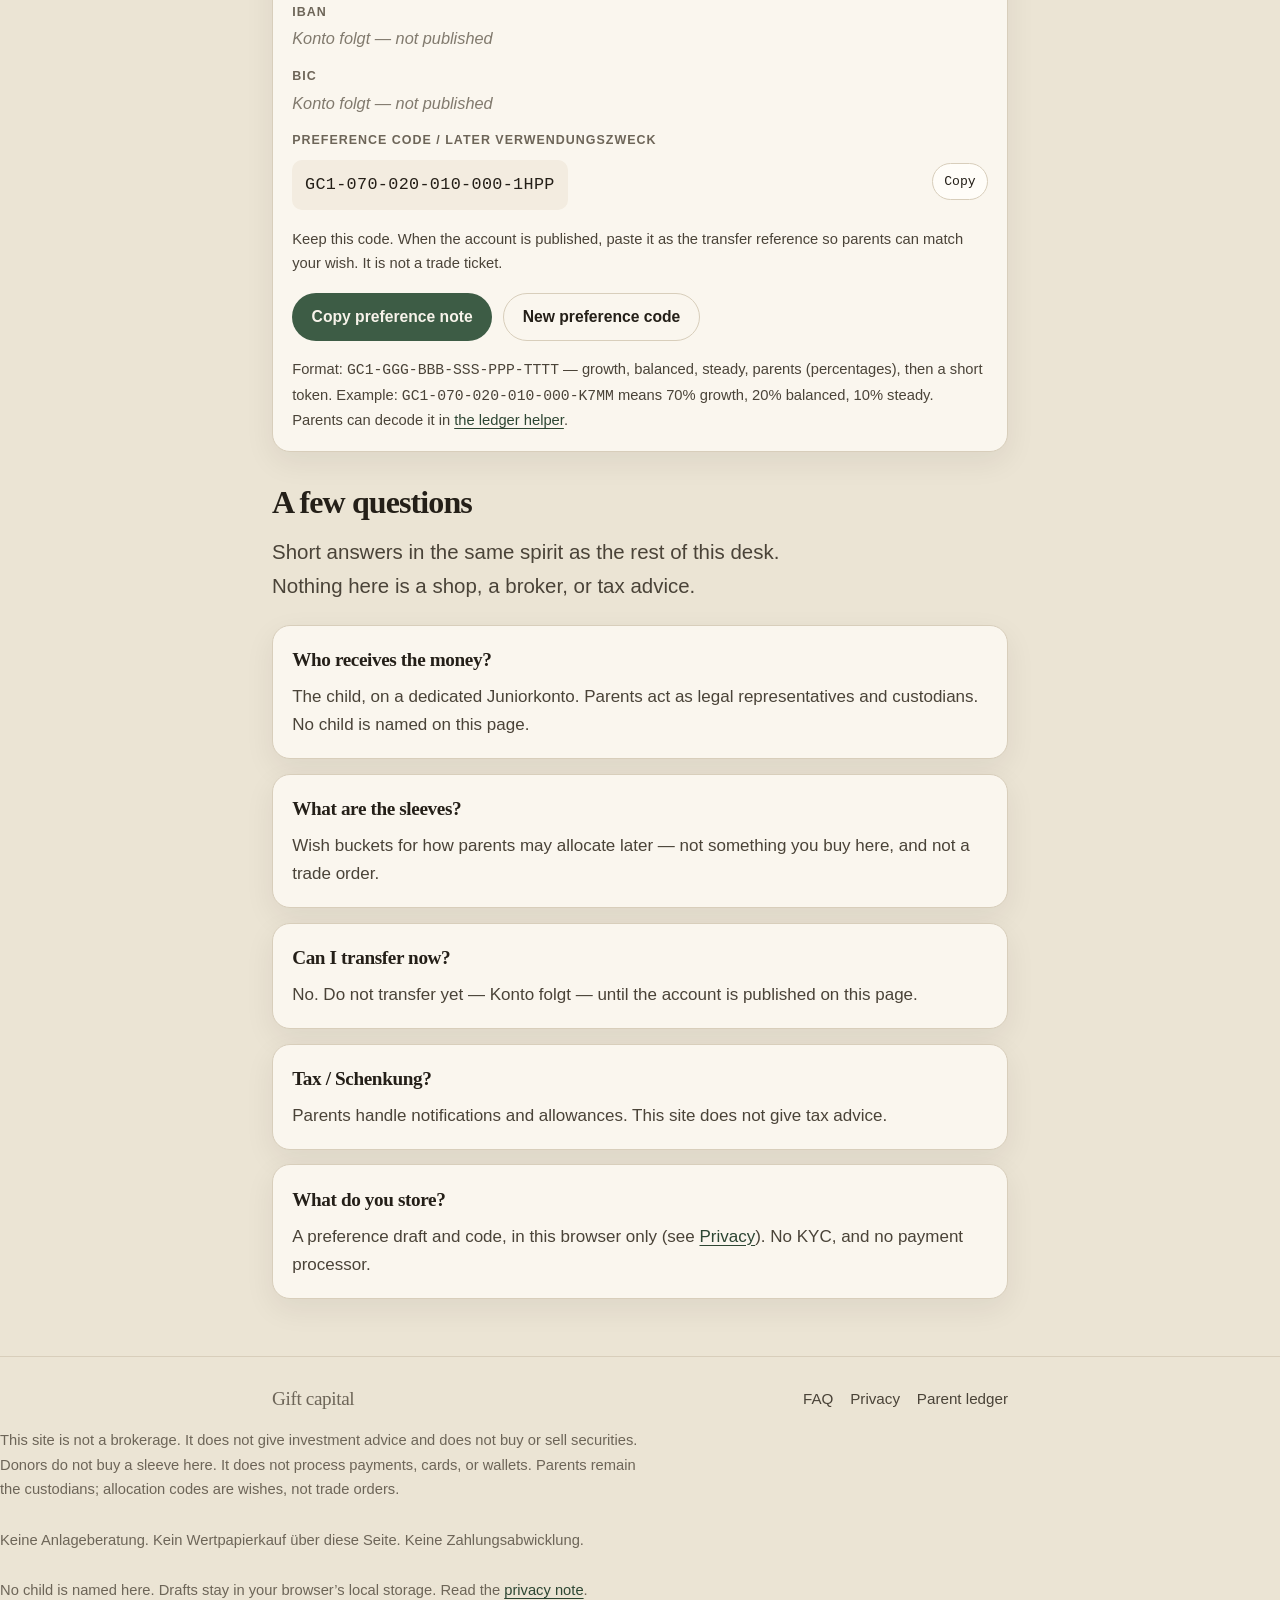
==== commit 76fe8b02: "Add dedicated FAQ section to the preference desk Product copy for recipient, sleeves, transfer wait," ====
--- a/index.html
+++ b/index.html
@@ -28,6 +28,7 @@
         <nav class="nav-links" aria-label="Primary">
           <a href="#allocate">Allocate</a>
           <a href="#give">How to give</a>
+          <a href="#faq">FAQ</a>
           <a href="privacy.html">Privacy</a>
         </nav>
       </div>
@@ -286,12 +287,59 @@
           </div>
         </div>
       </section>
+
+      <section class="section" id="faq" aria-labelledby="faq-title">
+        <div class="wrap">
+          <h2 id="faq-title">A few questions</h2>
+          <p class="lede">
+            Short answers in the same spirit as the rest of this desk. Nothing here is a shop, a broker, or
+            tax advice.
+          </p>
+          <div class="faq-list">
+            <article class="card faq-item">
+              <h3>Who receives the money?</h3>
+              <p>
+                The child, on a dedicated Juniorkonto. Parents act as legal representatives and custodians.
+                No child is named on this page.
+              </p>
+            </article>
+            <article class="card faq-item">
+              <h3>What are the sleeves?</h3>
+              <p>
+                Wish buckets for how parents may allocate later — not something you buy here, and not a
+                trade order.
+              </p>
+            </article>
+            <article class="card faq-item">
+              <h3>Can I transfer now?</h3>
+              <p>
+                No. Do not transfer yet — <span lang="de">Konto folgt</span> — until the account is published
+                on this page.
+              </p>
+            </article>
+            <article class="card faq-item">
+              <h3>Tax / <span lang="de">Schenkung</span>?</h3>
+              <p>
+                Parents handle notifications and allowances. This site does not give tax advice.
+              </p>
+            </article>
+            <article class="card faq-item">
+              <h3>What do you store?</h3>
+              <p>
+                A preference draft and code, in this browser only (see
+                <a href="privacy.html">Privacy</a>). No KYC, and no payment processor.
+              </p>
+            </article>
+          </div>
+        </div>
+      </section>
     </main>
 
     <footer class="site-footer">
       <div class="wrap">
         <a class="wordmark" href="index.html">Gift capital</a>
         <nav class="nav-links" aria-label="Footer">
+          <a href="#faq">FAQ</a>
           <a href="privacy.html">Privacy</a>
           <a href="ledger.html">Parent ledger</a>
         </nav>
--- a/css/styles.css
+++ b/css/styles.css
@@ -467,6 +467,20 @@
   font-size: 0.95rem;
 }
 
+.faq-list {
+  display: grid;
+  gap: 0.9rem;
+  margin: 1.15rem 0 0;
+}
+
+.faq-item h3 {
+  margin: 0 0 0.45rem;
+}
+
+.faq-item p {
+  margin: 0;
+}
+
 .transfer {
   position: relative;
 }
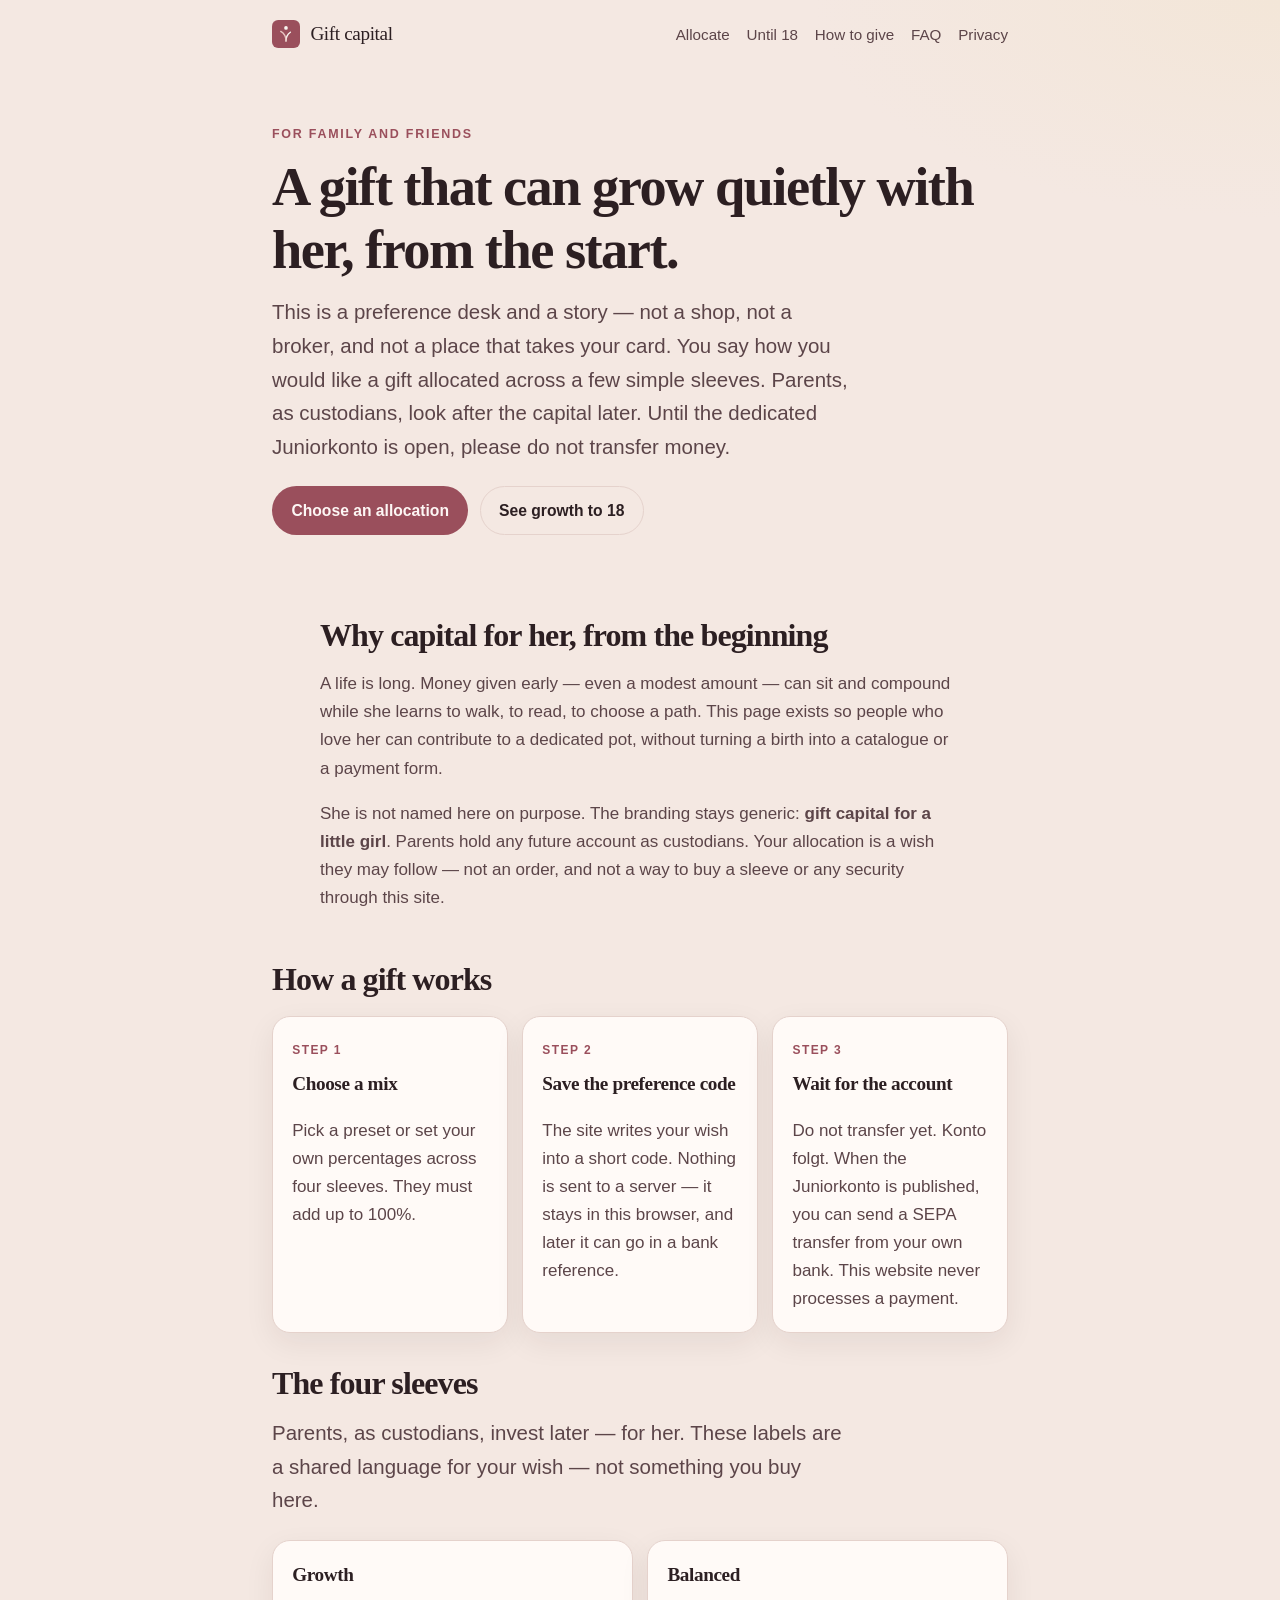
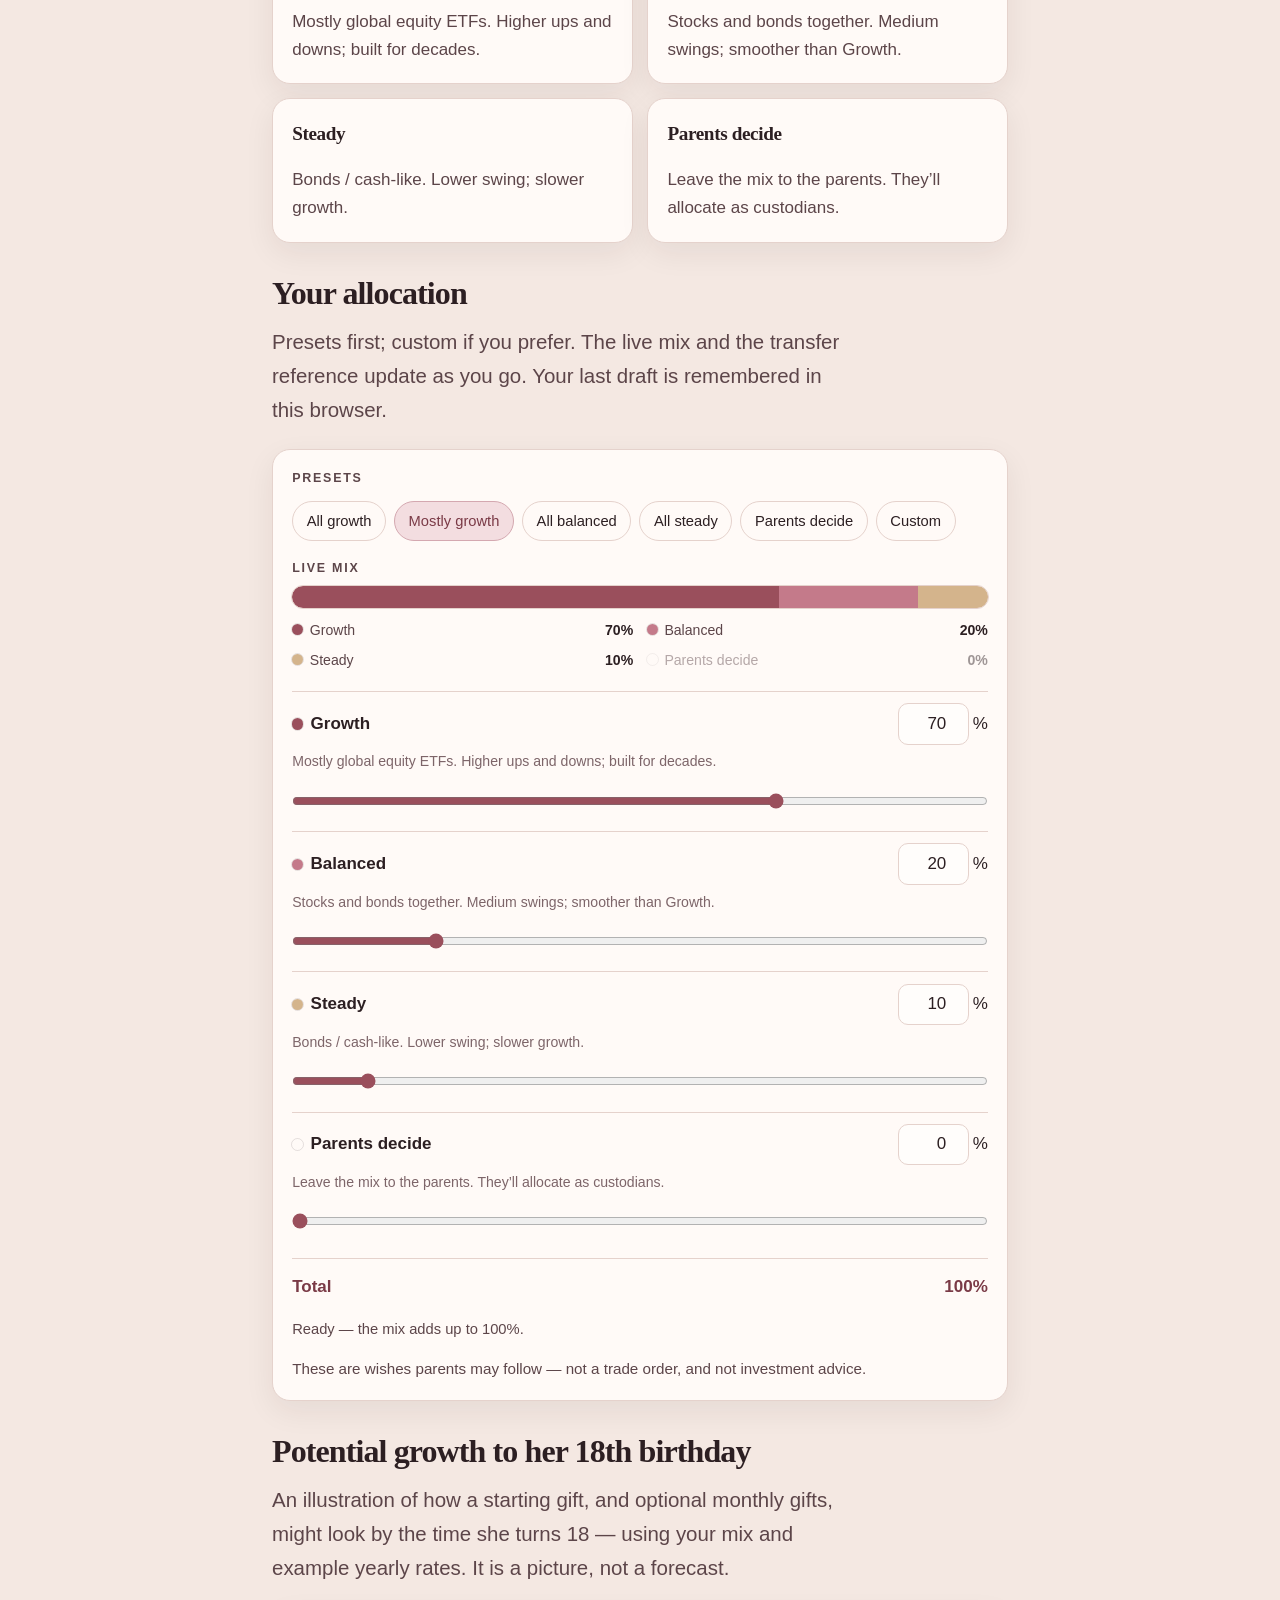
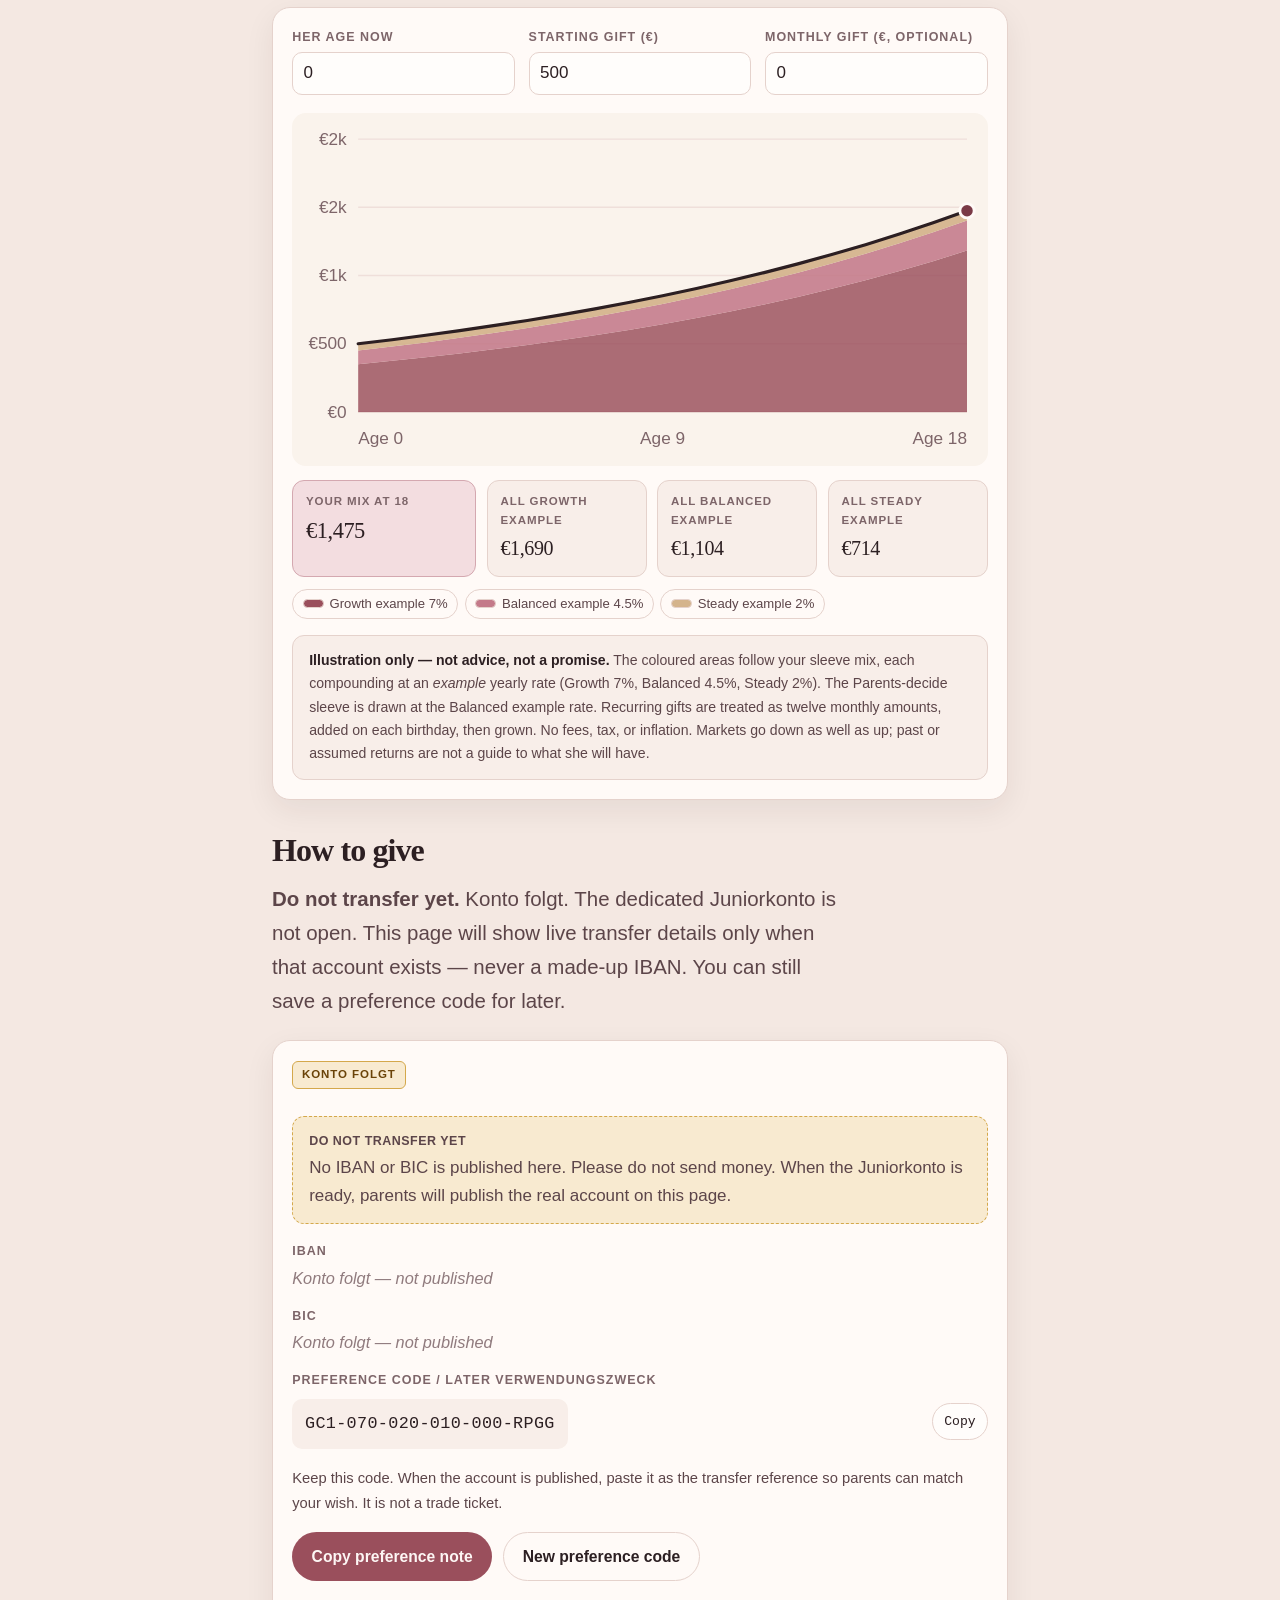
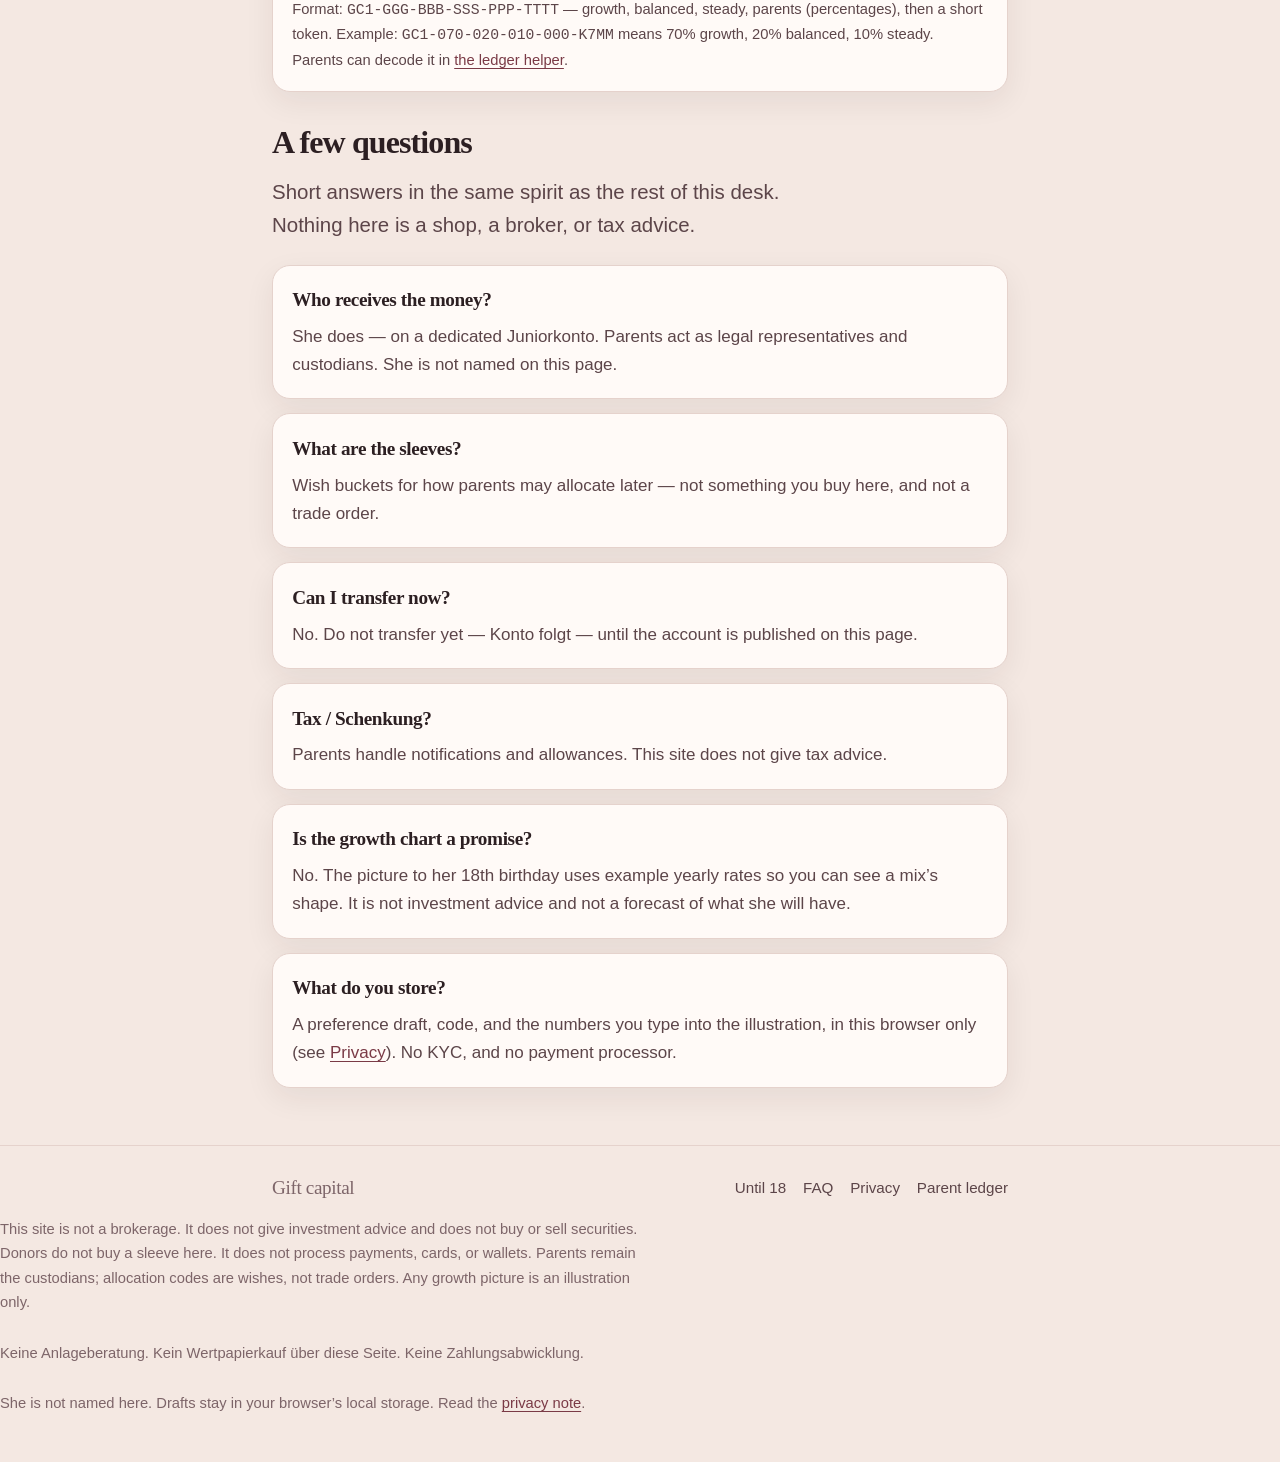
==== commit d2f9ae35: "Soften the desk for her and add a growth-to-18 illustration Shift the palette to blush, rose, and cr" ====
--- a/index.html
+++ b/index.html
@@ -6,9 +6,9 @@
     <title>Gift capital — a preference desk for long-horizon gifts</title>
     <meta
       name="description"
-      content="A quiet way for family and friends to gift money toward a little one’s long-horizon capital, and to say how they would like that gift looked after. Not a broker. Not a payment processor."
+      content="A quiet way for family and friends to gift money toward a little girl’s long-horizon capital, and to say how they would like that gift looked after. Not a broker. Not a payment processor."
     />
-    <meta name="theme-color" content="#ebe4d4" />
+    <meta name="theme-color" content="#f4e8e2" />
     <link rel="icon" href="assets/favicon.svg" type="image/svg+xml" />
     <link rel="stylesheet" href="css/styles.css" />
   </head>
@@ -18,15 +18,16 @@
       <div class="wrap">
         <a class="wordmark" href="index.html">
           <svg width="28" height="28" viewBox="0 0 64 64" aria-hidden="true">
-            <rect width="64" height="64" rx="14" fill="#3d5c45" />
-            <path d="M32 48c0-10 4-16 10-20" fill="none" stroke="#f4efe4" stroke-width="3.2" stroke-linecap="round" />
-            <path d="M32 48c0-11-5-18-12-22" fill="none" stroke="#d7c4a3" stroke-width="3.2" stroke-linecap="round" />
-            <circle cx="32" cy="18" r="4.2" fill="#f4efe4" />
+            <rect width="64" height="64" rx="14" fill="#9a4f5c" />
+            <path d="M32 48c0-10 4-16 10-20" fill="none" stroke="#faf6f1" stroke-width="3.2" stroke-linecap="round" />
+            <path d="M32 48c0-11-5-18-12-22" fill="none" stroke="#e8c4c0" stroke-width="3.2" stroke-linecap="round" />
+            <circle cx="32" cy="18" r="4.2" fill="#faf6f1" />
           </svg>
           Gift capital
         </a>
         <nav class="nav-links" aria-label="Primary">
           <a href="#allocate">Allocate</a>
+          <a href="#horizon">Until 18</a>
           <a href="#give">How to give</a>
           <a href="#faq">FAQ</a>
           <a href="privacy.html">Privacy</a>
@@ -38,7 +39,7 @@
       <section class="hero">
         <div class="wrap">
           <p class="kicker">For family and friends</p>
-          <h1>A gift that can grow quietly from the start.</h1>
+          <h1>A gift that can grow quietly with her, from the start.</h1>
           <p class="lede">
             This is a preference desk and a story — not a shop, not a broker, and not a place that takes your card.
             You say how you would like a gift allocated across a few simple sleeves. Parents, as custodians, look
@@ -46,22 +47,22 @@
           </p>
           <div class="actions">
             <a class="btn" href="#allocate">Choose an allocation</a>
-            <a class="btn btn-secondary" href="#give">See how to give</a>
+            <a class="btn btn-secondary" href="#horizon">See growth to 18</a>
           </div>
         </div>
       </section>
 
       <section class="section" id="why" aria-labelledby="why-title">
         <div class="wrap prose">
-          <h2 id="why-title">Why capital from the beginning</h2>
+          <h2 id="why-title">Why capital for her, from the beginning</h2>
           <p>
-            A life is long. Money given early — even a modest amount — can sit and compound while a little one
-            learns to walk, to read, to choose a path. This page exists so people who love that child can
-            contribute to a dedicated pot, without turning a birth into a catalogue or a payment form.
+            A life is long. Money given early — even a modest amount — can sit and compound while she learns
+            to walk, to read, to choose a path. This page exists so people who love her can contribute to a
+            dedicated pot, without turning a birth into a catalogue or a payment form.
           </p>
           <p>
-            The child is not named here on purpose. The branding stays generic:
-            <strong>gift capital for a little one</strong>. Parents hold any future account as custodians.
+            She is not named here on purpose. The branding stays generic:
+            <strong>gift capital for a little girl</strong>. Parents hold any future account as custodians.
             Your allocation is a wish they may follow — not an order, and not a way to buy a sleeve or any
             security through this site.
           </p>
@@ -100,7 +101,10 @@
       <section class="section" id="sleeves" aria-labelledby="sleeves-title">
         <div class="wrap">
           <h2 id="sleeves-title">The four sleeves</h2>
-          <p class="lede">Parents, as custodians, invest later. These labels are a shared language for your wish — not something you buy here.</p>
+          <p class="lede">
+            Parents, as custodians, invest later — for her. These labels are a shared language for your wish —
+            not something you buy here.
+          </p>
           <div class="grid-2">
             <article class="card sleeve-card">
               <h3>Growth</h3>
@@ -141,11 +145,15 @@
               <button type="button" class="chip" data-preset="custom">Custom</button>
             </div>
 
-            <div class="mix" id="live-mix" aria-hidden="true"></div>
-            <p class="sr-only" data-summary></p>
+            <div class="mix-visual">
+              <p class="kicker" id="mix-legend-label">Live mix</p>
+              <div class="mix" id="live-mix" role="img" aria-labelledby="mix-legend-label mix-summary"></div>
+              <ul class="mix-legend" id="live-mix-legend"></ul>
+              <p class="sr-only" id="mix-summary" data-summary></p>
+            </div>
 
             <div class="sleeve-row">
-              <label for="pct-growth">Growth</label>
+              <label for="pct-growth"><span class="swatch g" aria-hidden="true"></span> Growth</label>
               <div class="pct">
                 <input id="pct-growth" data-sleeve="growth" type="number" min="0" max="100" step="1" value="70" inputmode="numeric" />
                 <span aria-hidden="true">%</span>
@@ -156,7 +164,7 @@
             </div>
 
             <div class="sleeve-row">
-              <label for="pct-balanced">Balanced</label>
+              <label for="pct-balanced"><span class="swatch b" aria-hidden="true"></span> Balanced</label>
               <div class="pct">
                 <input id="pct-balanced" data-sleeve="balanced" type="number" min="0" max="100" step="1" value="20" inputmode="numeric" />
                 <span aria-hidden="true">%</span>
@@ -167,7 +175,7 @@
             </div>
 
             <div class="sleeve-row">
-              <label for="pct-steady">Steady</label>
+              <label for="pct-steady"><span class="swatch s" aria-hidden="true"></span> Steady</label>
               <div class="pct">
                 <input id="pct-steady" data-sleeve="steady" type="number" min="0" max="100" step="1" value="10" inputmode="numeric" />
                 <span aria-hidden="true">%</span>
@@ -178,7 +186,7 @@
             </div>
 
             <div class="sleeve-row">
-              <label for="pct-parents">Parents decide</label>
+              <label for="pct-parents"><span class="swatch p" aria-hidden="true"></span> Parents decide</label>
               <div class="pct">
                 <input id="pct-parents" data-sleeve="parents" type="number" min="0" max="100" step="1" value="0" inputmode="numeric" />
                 <span aria-hidden="true">%</span>
@@ -194,6 +202,54 @@
             </div>
             <p class="note" data-total-hint aria-live="polite">Ready — the mix adds up to 100%.</p>
             <p class="wish-note">These are wishes parents may follow — not a trade order, and not investment advice.</p>
+          </div>
+        </div>
+      </section>
+
+      <section class="section" id="horizon" aria-labelledby="horizon-title">
+        <div class="wrap">
+          <h2 id="horizon-title">Potential growth to her 18th birthday</h2>
+          <p class="lede">
+            An illustration of how a starting gift, and optional monthly gifts, might look by the time she
+            turns 18 — using your mix and example yearly rates. It is a picture, not a forecast.
+          </p>
+
+          <div class="card panel">
+            <div class="horizon-form">
+              <div class="horizon-field">
+                <label for="horizon-age">Her age now</label>
+                <input id="horizon-age" data-horizon="age" type="number" min="0" max="18" step="1" value="0" inputmode="numeric" />
+              </div>
+              <div class="horizon-field">
+                <label for="horizon-lump">Starting gift (€)</label>
+                <input id="horizon-lump" data-horizon="lump" type="number" min="0" max="1000000" step="50" value="500" inputmode="decimal" />
+              </div>
+              <div class="horizon-field">
+                <label for="horizon-monthly">Monthly gift (€, optional)</label>
+                <input id="horizon-monthly" data-horizon="monthly" type="number" min="0" max="20000" step="10" value="0" inputmode="decimal" />
+              </div>
+            </div>
+
+            <div data-horizon-ready>
+              <p class="sr-only" data-horizon-summary></p>
+              <div class="horizon-chart-wrap" data-horizon-chart></div>
+              <div class="horizon-readout" data-horizon-readout></div>
+              <div class="rate-pills" aria-label="Example yearly rates">
+                <span><span class="swatch g"></span> Growth example 7%</span>
+                <span><span class="swatch b"></span> Balanced example 4.5%</span>
+                <span><span class="swatch s"></span> Steady example 2%</span>
+              </div>
+            </div>
+            <p class="note" data-horizon-empty hidden></p>
+
+            <p class="disclaimer">
+              <strong>Illustration only — not advice, not a promise.</strong>
+              The coloured areas follow your sleeve mix, each compounding at an <em>example</em> yearly rate
+              (Growth 7%, Balanced 4.5%, Steady 2%). The Parents-decide sleeve is drawn at the Balanced
+              example rate. Recurring gifts are treated as twelve monthly amounts, added on each birthday,
+              then grown. No fees, tax, or inflation. Markets go down as well as up; past or assumed returns
+              are not a guide to what she will have.
+            </p>
           </div>
         </div>
       </section>
@@ -299,8 +355,8 @@
             <article class="card faq-item">
               <h3>Who receives the money?</h3>
               <p>
-                The child, on a dedicated Juniorkonto. Parents act as legal representatives and custodians.
-                No child is named on this page.
+                She does — on a dedicated Juniorkonto. Parents act as legal representatives and custodians.
+                She is not named on this page.
               </p>
             </article>
             <article class="card faq-item">
@@ -324,10 +380,17 @@
               </p>
             </article>
             <article class="card faq-item">
+              <h3>Is the growth chart a promise?</h3>
+              <p>
+                No. The picture to her 18th birthday uses example yearly rates so you can see a mix’s shape.
+                It is not investment advice and not a forecast of what she will have.
+              </p>
+            </article>
+            <article class="card faq-item">
               <h3>What do you store?</h3>
               <p>
-                A preference draft and code, in this browser only (see
-                <a href="privacy.html">Privacy</a>). No KYC, and no payment processor.
+                A preference draft, code, and the numbers you type into the illustration, in this browser only
+                (see <a href="privacy.html">Privacy</a>). No KYC, and no payment processor.
               </p>
             </article>
           </div>
@@ -339,6 +402,7 @@
       <div class="wrap">
         <a class="wordmark" href="index.html">Gift capital</a>
         <nav class="nav-links" aria-label="Footer">
+          <a href="#horizon">Until 18</a>
           <a href="#faq">FAQ</a>
           <a href="privacy.html">Privacy</a>
           <a href="ledger.html">Parent ledger</a>
@@ -348,13 +412,13 @@
         <p>
           This site is not a brokerage. It does not give investment advice and does not buy or sell securities.
           Donors do not buy a sleeve here. It does not process payments, cards, or wallets. Parents remain the
-          custodians; allocation codes are wishes, not trade orders.
+          custodians; allocation codes are wishes, not trade orders. Any growth picture is an illustration only.
         </p>
         <p lang="de">
           Keine Anlageberatung. Kein Wertpapierkauf über diese Seite. Keine Zahlungsabwicklung.
         </p>
         <p>
-          No child is named here. Drafts stay in your browser’s local storage. Read the
+          She is not named here. Drafts stay in your browser’s local storage. Read the
           <a href="privacy.html">privacy note</a>.
         </p>
       </div>
@@ -362,6 +426,7 @@
 
     <script src="js/config.js"></script>
     <script src="js/reference.js"></script>
+    <script src="js/projection.js"></script>
     <script src="js/app.js"></script>
   </body>
 </html>
--- a/css/styles.css
+++ b/css/styles.css
@@ -1,29 +1,35 @@
-/* Gift capital — calm, mobile-first, accessible */
+/* Gift capital — calm, softly feminine, mobile-first, accessible */
 
 :root {
-  --bg: #ebe4d4;
-  --bg-deep: #e2d8c4;
-  --paper: #faf6ee;
-  --paper-2: #f3ece0;
-  --ink: #241f18;
-  --ink-soft: #4a4338;
-  --muted: #6d6558;
-  --rule: #d8cebb;
-  --sage: #3d5c45;
-  --sage-deep: #2d4633;
-  --sage-soft: #dce6dc;
-  --clay: #8d4a2b;
-  --warn-bg: #f6e6c4;
+  --bg: #f4e8e2;
+  --bg-deep: #ead6cf;
+  --paper: #fffaf7;
+  --paper-2: #f8eee9;
+  --ink: #2c1f22;
+  --ink-soft: #5c4549;
+  --muted: #7d6569;
+  --rule: #e5d2cc;
+  --rose: #9a4f5c;
+  --rose-deep: #7a3a46;
+  --rose-soft: #f3dde0;
+  --blush: #e8b4bc;
+  --cream: #faf3ec;
+  --clay: #b45a4a;
+  --warn-bg: #f8ead0;
   --warn-ink: #6a4308;
   --warn-edge: #d4a84b;
-  --focus: #1f4d38;
-  --shadow: 0 10px 30px rgba(36, 31, 24, 0.07);
+  --focus: #7a3a46;
+  --shadow: 0 10px 30px rgba(44, 31, 34, 0.07);
   --radius: 18px;
   --font-serif: "Iowan Old Style", "Palatino Linotype", Palatino, "Times New Roman", Times, serif;
   --font-sans: "Avenir Next", "Segoe UI", "Helvetica Neue", Helvetica, Arial, sans-serif;
   --space: clamp(1rem, 3vw, 1.75rem);
   --measure: 40rem;
   --wide: 46rem;
+  --growth: #9a4f5c;
+  --balanced: #c47a8a;
+  --steady: #d4b48c;
+  --parents: #a67b6b;
 }
 
 *,
@@ -54,8 +60,8 @@
   min-height: 100vh;
   color: var(--ink);
   background:
-    radial-gradient(1200px 500px at 10% -10%, #f4eee2 0%, transparent 55%),
-    radial-gradient(900px 420px at 100% 0%, #e4dcc8 0%, transparent 50%),
+    radial-gradient(1100px 520px at 8% -12%, #f8e4e4 0%, transparent 58%),
+    radial-gradient(900px 420px at 100% 0%, #f3e6d8 0%, transparent 52%),
     var(--bg);
   font-family: var(--font-sans);
   font-size: 1.0625rem;
@@ -68,7 +74,7 @@
 }
 
 a {
-  color: var(--sage-deep);
+  color: var(--rose-deep);
   text-decoration-thickness: 1px;
   text-underline-offset: 0.18em;
 }
@@ -155,7 +161,7 @@
 
 .kicker {
   margin: 0 0 0.75rem;
-  color: var(--sage);
+  color: var(--rose);
   font-size: 0.78rem;
   font-weight: 700;
   letter-spacing: 0.14em;
@@ -200,8 +206,8 @@
   padding: 0.65rem 1.15rem;
   border: 1px solid transparent;
   border-radius: 999px;
-  background: var(--sage);
-  color: #f7f3ea;
+  background: var(--rose);
+  color: #fdf6f4;
   font: inherit;
   font-size: 0.98rem;
   font-weight: 600;
@@ -210,8 +216,8 @@
 }
 
 .btn:hover {
-  background: var(--sage-deep);
-  color: #f7f3ea;
+  background: var(--rose-deep);
+  color: #fdf6f4;
 }
 
 .btn-secondary {
@@ -303,7 +309,7 @@
 .step-num {
   display: inline-block;
   margin-bottom: 0.45rem;
-  color: var(--sage);
+  color: var(--rose);
   font-size: 0.75rem;
   font-weight: 700;
   letter-spacing: 0.12em;
@@ -316,9 +322,13 @@
   font-size: 0.86rem;
 }
 
+.mix-visual {
+  margin: 0 0 1.15rem;
+}
+
 .mix {
   display: flex;
-  height: 0.55rem;
+  height: 1.35rem;
   overflow: hidden;
   border-radius: 999px;
   background: var(--paper-2);
@@ -330,10 +340,66 @@
   min-width: 0;
 }
 
-.mix .g { background: #3d5c45; }
-.mix .b { background: #7d9a78; }
-.mix .s { background: #c4b189; }
-.mix .p { background: #b57a5c; }
+.mix .g,
+.swatch.g { background: var(--growth); }
+.mix .b,
+.swatch.b { background: var(--balanced); }
+.mix .s,
+.swatch.s { background: var(--steady); }
+.mix .rest {
+  background: transparent;
+}
+
+.mix-visual .kicker {
+  margin-bottom: 0.45rem;
+}
+
+@media (max-width: 380px) {
+  .mix-legend {
+    grid-template-columns: 1fr;
+  }
+}
+
+.mix-legend {
+  display: grid;
+  grid-template-columns: 1fr 1fr;
+  gap: 0.45rem 0.85rem;
+  margin: 0.7rem 0 0;
+  padding: 0;
+  list-style: none;
+}
+
+.mix-legend li {
+  display: flex;
+  align-items: baseline;
+  gap: 0.4rem;
+  min-width: 0;
+  color: var(--ink-soft);
+  font-size: 0.88rem;
+}
+
+.mix-legend li.is-zero {
+  opacity: 0.45;
+}
+
+.mix-legend .swatch {
+  flex: none;
+  width: 0.7rem;
+  height: 0.7rem;
+  border-radius: 999px;
+  outline: 1px solid rgba(44, 31, 34, 0.12);
+}
+
+.mix-legend .mix-name {
+  flex: 1 1 auto;
+  min-width: 0;
+}
+
+.mix-legend .mix-pct {
+  font-variant-numeric: tabular-nums;
+  font-weight: 650;
+  color: var(--ink);
+}
 
 .panel {
   margin-top: 1.1rem;
@@ -360,9 +426,9 @@
 }
 
 .chip[aria-pressed="true"] {
-  background: var(--sage-soft);
-  border-color: #b7c7b6;
-  color: var(--sage-deep);
+  background: var(--rose-soft);
+  border-color: #d4a8b0;
+  color: var(--rose-deep);
 }
 
 .sleeve-row {
@@ -379,7 +445,17 @@
 }
 
 .sleeve-row label {
+  display: inline-flex;
+  align-items: center;
+  gap: 0.45rem;
   font-weight: 650;
+}
+
+.sleeve-row .swatch {
+  width: 0.7rem;
+  height: 0.7rem;
+  border-radius: 999px;
+  outline: 1px solid rgba(44, 31, 34, 0.12);
 }
 
 .sleeve-row .hint {
@@ -401,16 +477,18 @@
   padding: 0.35rem 0.4rem;
   border: 1px solid var(--rule);
   border-radius: 10px;
-  background: #fffdf8;
+  background: #fffdfb;
   color: inherit;
   font: inherit;
   text-align: right;
 }
 
-.pct input[type="range"] {
+.sleeve-row input[type="range"] {
   grid-column: 1 / -1;
   width: 100%;
-  accent-color: var(--sage);
+  height: 2.4rem;
+  margin: 0.15rem 0 0;
+  accent-color: var(--rose);
 }
 
 .total-bar {
@@ -425,7 +503,7 @@
 }
 
 .total-bar[data-ok="true"] {
-  color: var(--sage-deep);
+  color: var(--rose-deep);
 }
 
 .total-bar[data-ok="false"] {
@@ -549,7 +627,7 @@
   padding: 0.25rem 0.7rem;
   border: 1px solid var(--rule);
   border-radius: 999px;
-  background: #fffdf8;
+  background: #fffdfb;
   color: var(--ink);
   font: inherit;
   font-size: 0.82rem;
@@ -582,7 +660,7 @@
 .status {
   min-height: 1.3em;
   margin: 0.4rem 0 0;
-  color: var(--sage-deep);
+  color: var(--rose-deep);
   font-size: 0.9rem;
 }
 
@@ -600,7 +678,7 @@
   padding: 0.55rem 0.7rem;
   border: 1px solid var(--rule);
   border-radius: 10px;
-  background: #fffdf8;
+  background: #fffdfb;
   color: inherit;
   font: inherit;
 }
@@ -630,6 +708,175 @@
   text-transform: uppercase;
 }
 
+.horizon-form {
+  display: grid;
+  gap: 0.85rem;
+  margin: 0 0 1.15rem;
+}
+
+@media (min-width: 640px) {
+  .horizon-form {
+    grid-template-columns: 1fr 1fr 1fr;
+  }
+}
+
+.horizon-field {
+  display: flex;
+  flex-direction: column;
+  gap: 0.3rem;
+}
+
+.horizon-field label {
+  color: var(--muted);
+  font-size: 0.78rem;
+  font-weight: 700;
+  letter-spacing: 0.08em;
+  text-transform: uppercase;
+}
+
+.horizon-field input {
+  width: 100%;
+  min-height: 2.7rem;
+  padding: 0.4rem 0.65rem;
+  border: 1px solid var(--rule);
+  border-radius: 10px;
+  background: #fffdfb;
+  color: inherit;
+  font: inherit;
+}
+
+.horizon-chart-wrap {
+  margin: 0.2rem 0 0.85rem;
+  padding: 0.35rem 0.2rem 0.15rem;
+  border-radius: 14px;
+  background: var(--cream);
+  overflow: hidden;
+}
+
+.horizon-svg {
+  display: block;
+  width: 100%;
+  height: auto;
+  min-height: 12.5rem;
+}
+
+.horizon-svg .grid {
+  stroke: rgba(154, 79, 92, 0.12);
+  stroke-width: 1;
+}
+
+.horizon-svg .axis {
+  stroke: var(--rule);
+  stroke-width: 1.2;
+}
+
+.horizon-svg .tick {
+  fill: var(--muted);
+  font-size: 0.75rem;
+  font-family: var(--font-sans);
+}
+
+.horizon-svg .sleeve-area.g { fill: var(--growth); opacity: 0.82; }
+.horizon-svg .sleeve-area.b { fill: var(--balanced); opacity: 0.88; }
+.horizon-svg .sleeve-area.s { fill: var(--steady); opacity: 0.92; }
+.horizon-svg .sleeve-area.p { fill: var(--parents); opacity: 0.88; }
+
+.horizon-svg .total-line {
+  stroke: var(--ink);
+  stroke-width: 2.2;
+  stroke-linejoin: round;
+  stroke-linecap: round;
+}
+
+.horizon-svg .end-dot {
+  fill: var(--rose-deep);
+  stroke: #fffaf7;
+  stroke-width: 2;
+}
+
+.horizon-readout {
+  display: grid;
+  gap: 0.65rem;
+  margin: 0.4rem 0 0.2rem;
+}
+
+@media (min-width: 640px) {
+  .horizon-readout {
+    grid-template-columns: 1.15fr 1fr 1fr 1fr;
+  }
+}
+
+.horizon-stat {
+  padding: 0.7rem 0.8rem;
+  border-radius: 12px;
+  background: var(--paper-2);
+  border: 1px solid var(--rule);
+}
+
+.horizon-stat.is-mix {
+  background: var(--rose-soft);
+  border-color: #d4a8b0;
+}
+
+.horizon-stat .label {
+  display: block;
+  margin-bottom: 0.15rem;
+  color: var(--muted);
+  font-size: 0.72rem;
+  font-weight: 700;
+  letter-spacing: 0.08em;
+  text-transform: uppercase;
+}
+
+.horizon-stat .value {
+  font-family: var(--font-serif);
+  font-size: 1.25rem;
+  letter-spacing: -0.02em;
+}
+
+.horizon-stat.is-mix .value {
+  font-size: 1.4rem;
+}
+
+.disclaimer {
+  margin: 0.95rem 0 0;
+  padding: 0.85rem 1rem;
+  border-radius: 12px;
+  background: var(--paper-2);
+  border: 1px solid var(--rule);
+  color: var(--ink-soft);
+  font-size: 0.88rem;
+}
+
+.disclaimer strong {
+  color: var(--ink);
+}
+
+.rate-pills {
+  display: flex;
+  flex-wrap: wrap;
+  gap: 0.4rem;
+  margin: 0.7rem 0 0;
+}
+
+.rate-pills span {
+  display: inline-flex;
+  align-items: center;
+  gap: 0.35rem;
+  padding: 0.22rem 0.6rem;
+  border-radius: 999px;
+  background: var(--paper);
+  border: 1px solid var(--rule);
+  font-size: 0.82rem;
+  color: var(--ink-soft);
+}
+
+.rate-pills .swatch {
+  width: 0.55rem;
+  height: 0.55rem;
+  border-radius: 999px;
+}
+
 @media print {
   body {
     background: #fff;
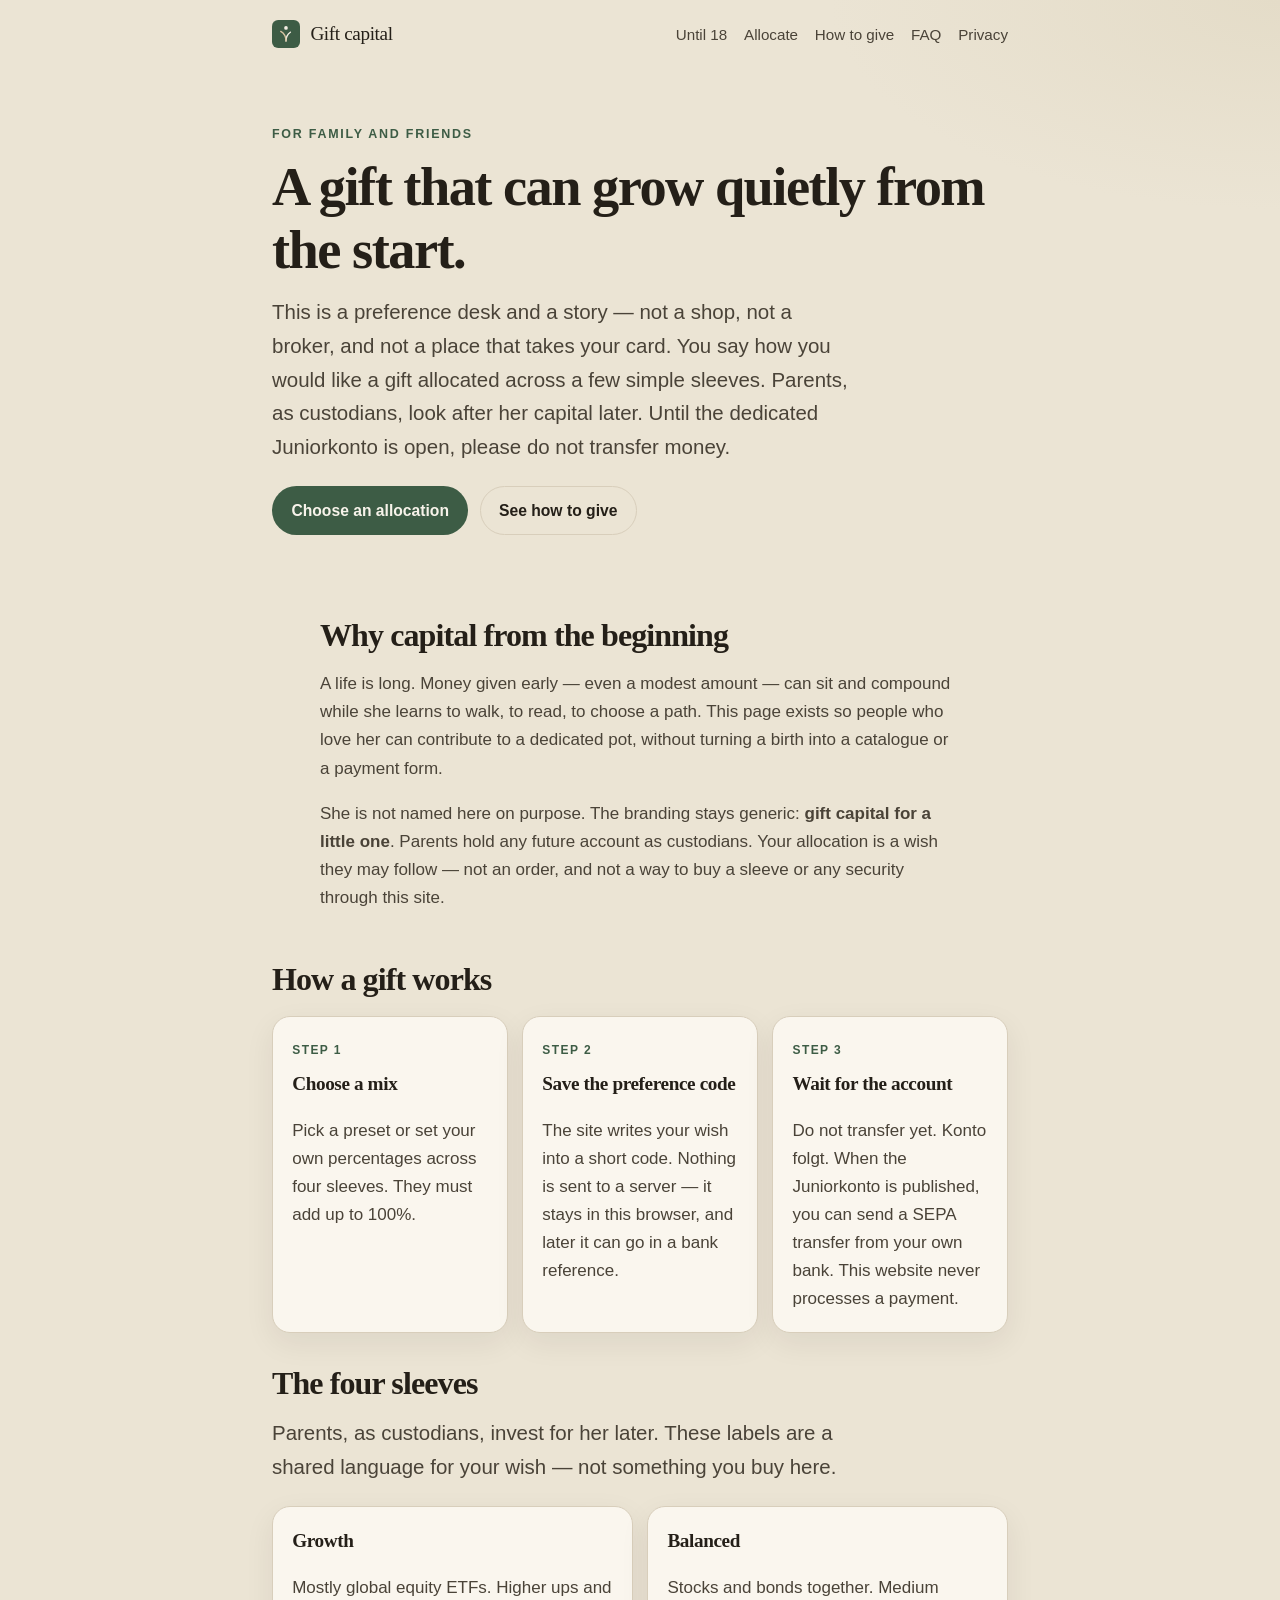
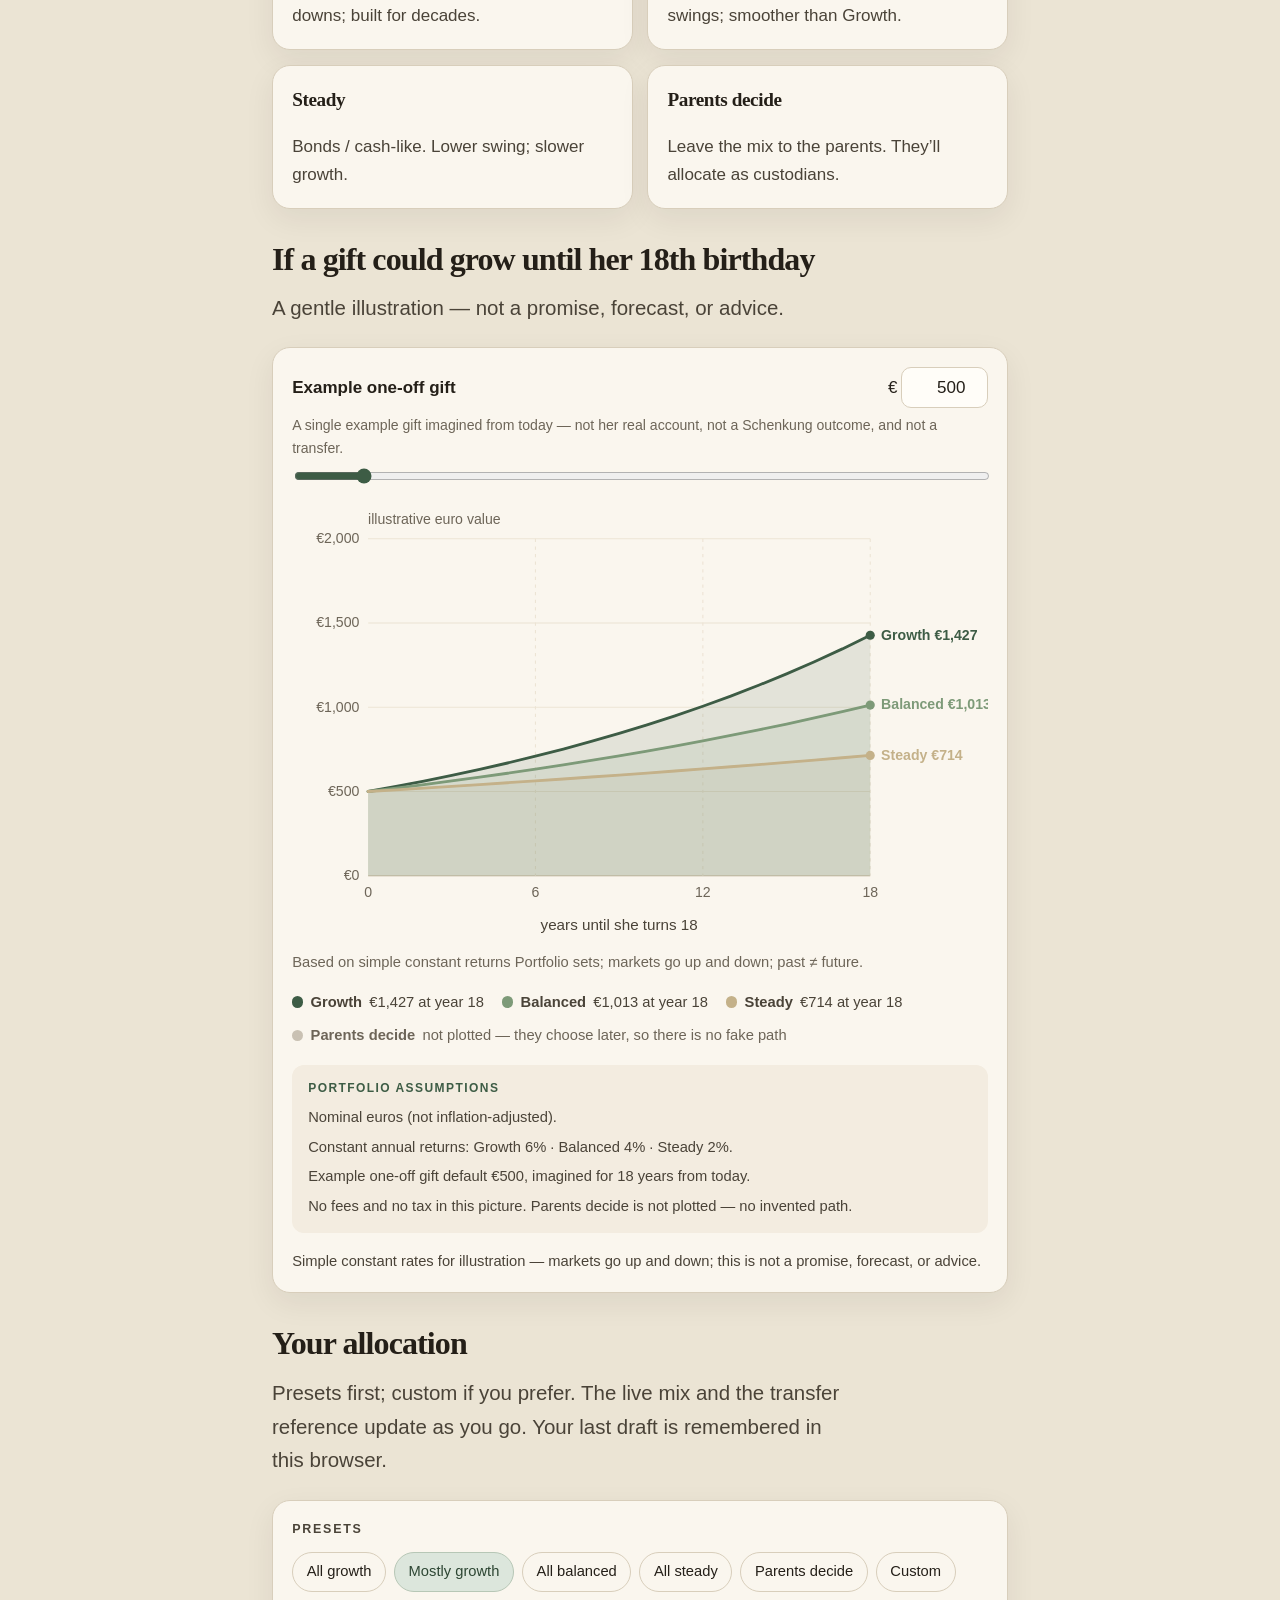
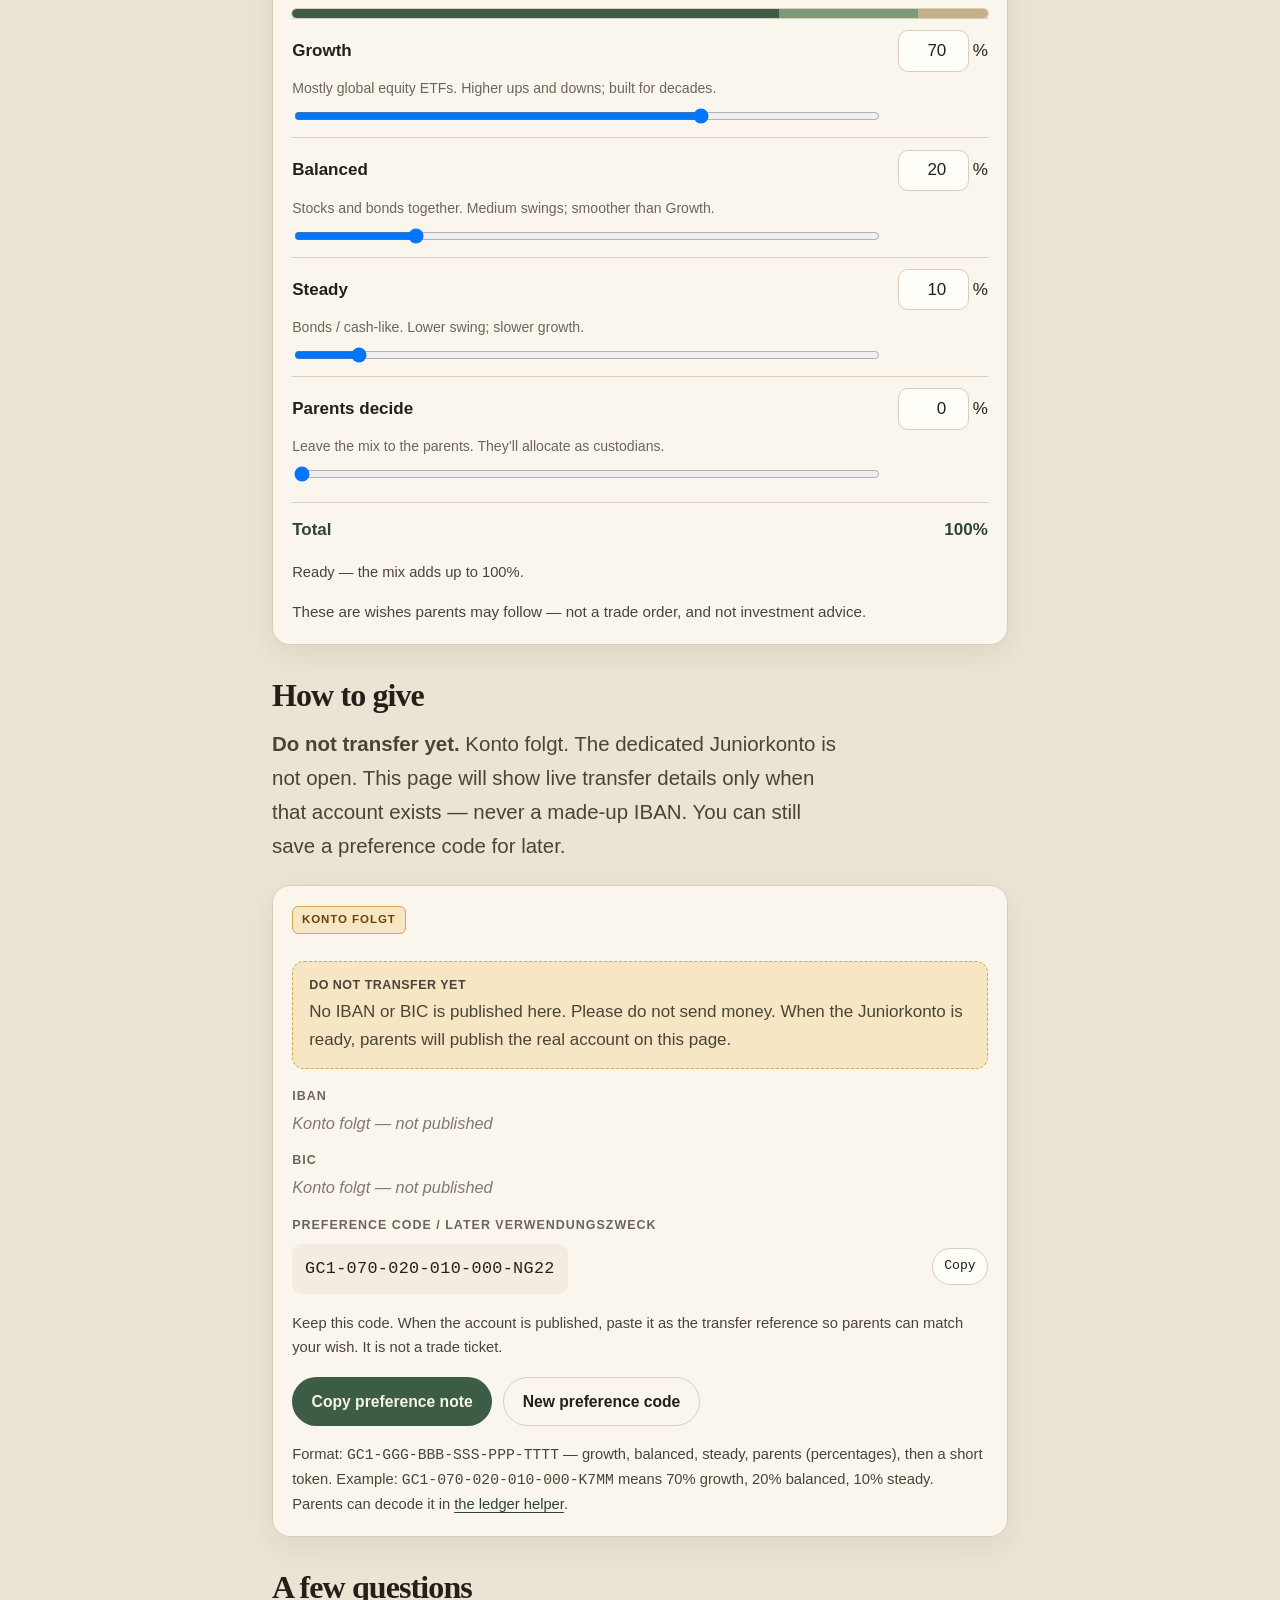
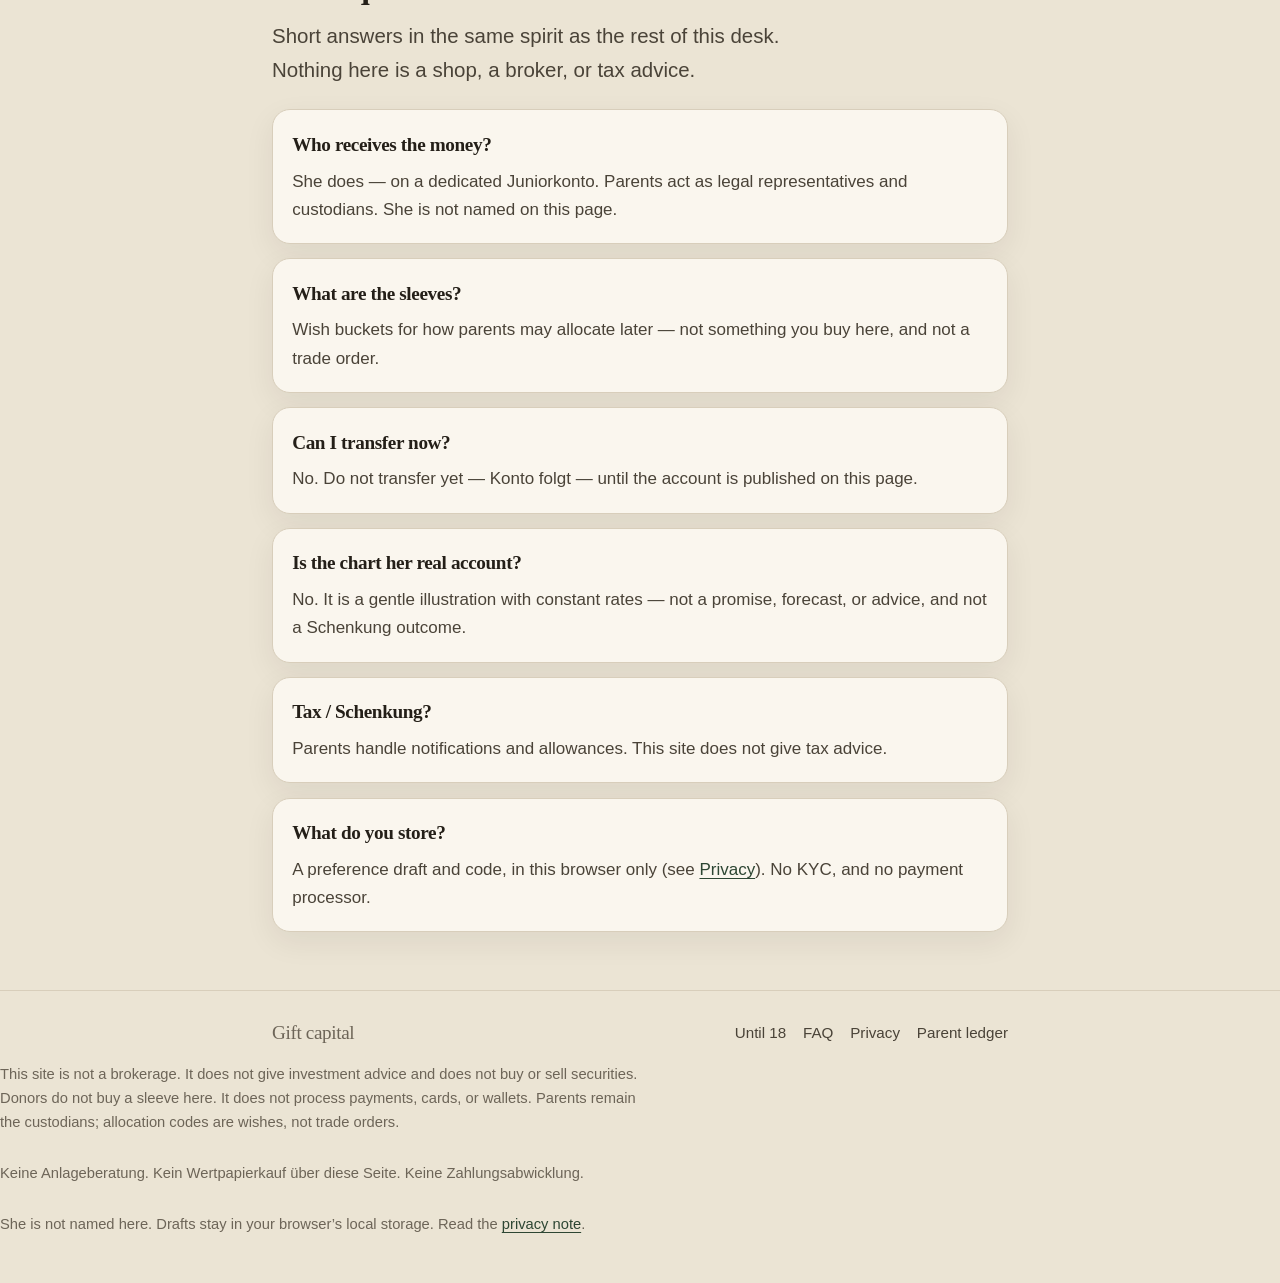
==== commit 85f56a0d: "Add until-18 growth illustration and she/her copy Ship v1.1 soft-launch: a Pages-friendly SVG chart " ====
--- a/index.html
+++ b/index.html
@@ -6,9 +6,9 @@
     <title>Gift capital — a preference desk for long-horizon gifts</title>
     <meta
       name="description"
-      content="A quiet way for family and friends to gift money toward a little girl’s long-horizon capital, and to say how they would like that gift looked after. Not a broker. Not a payment processor."
+      content="A quiet way for family and friends to gift money toward her long-horizon capital, and to say how they would like that gift looked after. Not a broker. Not a payment processor."
     />
-    <meta name="theme-color" content="#f4e8e2" />
+    <meta name="theme-color" content="#ebe4d4" />
     <link rel="icon" href="assets/favicon.svg" type="image/svg+xml" />
     <link rel="stylesheet" href="css/styles.css" />
   </head>
@@ -18,16 +18,16 @@
       <div class="wrap">
         <a class="wordmark" href="index.html">
           <svg width="28" height="28" viewBox="0 0 64 64" aria-hidden="true">
-            <rect width="64" height="64" rx="14" fill="#9a4f5c" />
-            <path d="M32 48c0-10 4-16 10-20" fill="none" stroke="#faf6f1" stroke-width="3.2" stroke-linecap="round" />
-            <path d="M32 48c0-11-5-18-12-22" fill="none" stroke="#e8c4c0" stroke-width="3.2" stroke-linecap="round" />
-            <circle cx="32" cy="18" r="4.2" fill="#faf6f1" />
+            <rect width="64" height="64" rx="14" fill="#3d5c45" />
+            <path d="M32 48c0-10 4-16 10-20" fill="none" stroke="#f4efe4" stroke-width="3.2" stroke-linecap="round" />
+            <path d="M32 48c0-11-5-18-12-22" fill="none" stroke="#d7c4a3" stroke-width="3.2" stroke-linecap="round" />
+            <circle cx="32" cy="18" r="4.2" fill="#f4efe4" />
           </svg>
           Gift capital
         </a>
         <nav class="nav-links" aria-label="Primary">
+          <a href="#growth">Until 18</a>
           <a href="#allocate">Allocate</a>
-          <a href="#horizon">Until 18</a>
           <a href="#give">How to give</a>
           <a href="#faq">FAQ</a>
           <a href="privacy.html">Privacy</a>
@@ -39,30 +39,30 @@
       <section class="hero">
         <div class="wrap">
           <p class="kicker">For family and friends</p>
-          <h1>A gift that can grow quietly with her, from the start.</h1>
+          <h1>A gift that can grow quietly from the start.</h1>
           <p class="lede">
             This is a preference desk and a story — not a shop, not a broker, and not a place that takes your card.
             You say how you would like a gift allocated across a few simple sleeves. Parents, as custodians, look
-            after the capital later. Until the dedicated Juniorkonto is open, please do not transfer money.
+            after her capital later. Until the dedicated Juniorkonto is open, please do not transfer money.
           </p>
           <div class="actions">
             <a class="btn" href="#allocate">Choose an allocation</a>
-            <a class="btn btn-secondary" href="#horizon">See growth to 18</a>
+            <a class="btn btn-secondary" href="#give">See how to give</a>
           </div>
         </div>
       </section>
 
       <section class="section" id="why" aria-labelledby="why-title">
         <div class="wrap prose">
-          <h2 id="why-title">Why capital for her, from the beginning</h2>
+          <h2 id="why-title">Why capital from the beginning</h2>
           <p>
-            A life is long. Money given early — even a modest amount — can sit and compound while she learns
-            to walk, to read, to choose a path. This page exists so people who love her can contribute to a
-            dedicated pot, without turning a birth into a catalogue or a payment form.
+            A life is long. Money given early — even a modest amount — can sit and compound while she
+            learns to walk, to read, to choose a path. This page exists so people who love her can
+            contribute to a dedicated pot, without turning a birth into a catalogue or a payment form.
           </p>
           <p>
             She is not named here on purpose. The branding stays generic:
-            <strong>gift capital for a little girl</strong>. Parents hold any future account as custodians.
+            <strong>gift capital for a little one</strong>. Parents hold any future account as custodians.
             Your allocation is a wish they may follow — not an order, and not a way to buy a sleeve or any
             security through this site.
           </p>
@@ -101,10 +101,7 @@
       <section class="section" id="sleeves" aria-labelledby="sleeves-title">
         <div class="wrap">
           <h2 id="sleeves-title">The four sleeves</h2>
-          <p class="lede">
-            Parents, as custodians, invest later — for her. These labels are a shared language for your wish —
-            not something you buy here.
-          </p>
+          <p class="lede">Parents, as custodians, invest for her later. These labels are a shared language for your wish — not something you buy here.</p>
           <div class="grid-2">
             <article class="card sleeve-card">
               <h3>Growth</h3>
@@ -122,6 +119,78 @@
               <h3>Parents decide</h3>
               <p>Leave the mix to the parents. They’ll allocate as custodians.</p>
             </article>
+          </div>
+        </div>
+      </section>
+
+      <section class="section" id="growth" aria-labelledby="growth-title">
+        <div class="wrap">
+          <h2 id="growth-title">If a gift could grow until her 18th birthday</h2>
+          <p class="lede">A gentle illustration — not a promise, forecast, or advice.</p>
+
+          <div class="card panel growth-card">
+            <div class="amount-row" data-growth-amount>
+              <label for="gift-amount">Example one-off gift</label>
+              <div class="pct">
+                <span aria-hidden="true">€</span>
+                <input
+                  id="gift-amount"
+                  data-gift-amount
+                  type="number"
+                  min="50"
+                  max="5000"
+                  step="50"
+                  value="500"
+                  inputmode="numeric"
+                />
+              </div>
+              <p class="hint">
+                A single example gift imagined from today — not her real account, not a
+                <span lang="de">Schenkung</span> outcome, and not a transfer.
+              </p>
+              <label class="sr-only" for="range-amount">Example gift amount</label>
+              <input
+                id="range-amount"
+                data-gift-range
+                type="range"
+                min="50"
+                max="5000"
+                step="50"
+                value="500"
+              />
+            </div>
+
+            <figure class="growth-figure">
+              <svg
+                id="growth-chart"
+                class="growth-chart"
+                viewBox="0 0 640 400"
+                xmlns="http://www.w3.org/2000/svg"
+                aria-labelledby="growth-title"
+              ></svg>
+              <noscript>
+                <p class="note">
+                  The illustration needs JavaScript in this browser. It is still not a promise, forecast, or advice.
+                </p>
+              </noscript>
+              <figcaption>
+                Based on simple constant returns Portfolio sets; markets go up and down; past ≠ future.
+              </figcaption>
+            </figure>
+
+            <ul class="growth-legend" data-growth-legend></ul>
+
+            <dl class="growth-assumptions">
+              <dt>Portfolio assumptions</dt>
+              <dd>Nominal euros (not inflation-adjusted).</dd>
+              <dd>Constant annual returns: Growth 6% · Balanced 4% · Steady 2%.</dd>
+              <dd>Example one-off gift default €500, imagined for 18 years from today.</dd>
+              <dd>No fees and no tax in this picture. Parents decide is not plotted — no invented path.</dd>
+            </dl>
+
+            <p class="note growth-disclaimer">
+              Simple constant rates for illustration — markets go up and down; this is not a promise, forecast, or advice.
+            </p>
           </div>
         </div>
       </section>
@@ -145,15 +214,11 @@
               <button type="button" class="chip" data-preset="custom">Custom</button>
             </div>
 
-            <div class="mix-visual">
-              <p class="kicker" id="mix-legend-label">Live mix</p>
-              <div class="mix" id="live-mix" role="img" aria-labelledby="mix-legend-label mix-summary"></div>
-              <ul class="mix-legend" id="live-mix-legend"></ul>
-              <p class="sr-only" id="mix-summary" data-summary></p>
-            </div>
+            <div class="mix" id="live-mix" aria-hidden="true"></div>
+            <p class="sr-only" data-summary></p>
 
             <div class="sleeve-row">
-              <label for="pct-growth"><span class="swatch g" aria-hidden="true"></span> Growth</label>
+              <label for="pct-growth">Growth</label>
               <div class="pct">
                 <input id="pct-growth" data-sleeve="growth" type="number" min="0" max="100" step="1" value="70" inputmode="numeric" />
                 <span aria-hidden="true">%</span>
@@ -164,7 +229,7 @@
             </div>
 
             <div class="sleeve-row">
-              <label for="pct-balanced"><span class="swatch b" aria-hidden="true"></span> Balanced</label>
+              <label for="pct-balanced">Balanced</label>
               <div class="pct">
                 <input id="pct-balanced" data-sleeve="balanced" type="number" min="0" max="100" step="1" value="20" inputmode="numeric" />
                 <span aria-hidden="true">%</span>
@@ -175,7 +240,7 @@
             </div>
 
             <div class="sleeve-row">
-              <label for="pct-steady"><span class="swatch s" aria-hidden="true"></span> Steady</label>
+              <label for="pct-steady">Steady</label>
               <div class="pct">
                 <input id="pct-steady" data-sleeve="steady" type="number" min="0" max="100" step="1" value="10" inputmode="numeric" />
                 <span aria-hidden="true">%</span>
@@ -186,7 +251,7 @@
             </div>
 
             <div class="sleeve-row">
-              <label for="pct-parents"><span class="swatch p" aria-hidden="true"></span> Parents decide</label>
+              <label for="pct-parents">Parents decide</label>
               <div class="pct">
                 <input id="pct-parents" data-sleeve="parents" type="number" min="0" max="100" step="1" value="0" inputmode="numeric" />
                 <span aria-hidden="true">%</span>
@@ -202,54 +267,6 @@
             </div>
             <p class="note" data-total-hint aria-live="polite">Ready — the mix adds up to 100%.</p>
             <p class="wish-note">These are wishes parents may follow — not a trade order, and not investment advice.</p>
-          </div>
-        </div>
-      </section>
-
-      <section class="section" id="horizon" aria-labelledby="horizon-title">
-        <div class="wrap">
-          <h2 id="horizon-title">Potential growth to her 18th birthday</h2>
-          <p class="lede">
-            An illustration of how a starting gift, and optional monthly gifts, might look by the time she
-            turns 18 — using your mix and example yearly rates. It is a picture, not a forecast.
-          </p>
-
-          <div class="card panel">
-            <div class="horizon-form">
-              <div class="horizon-field">
-                <label for="horizon-age">Her age now</label>
-                <input id="horizon-age" data-horizon="age" type="number" min="0" max="18" step="1" value="0" inputmode="numeric" />
-              </div>
-              <div class="horizon-field">
-                <label for="horizon-lump">Starting gift (€)</label>
-                <input id="horizon-lump" data-horizon="lump" type="number" min="0" max="1000000" step="50" value="500" inputmode="decimal" />
-              </div>
-              <div class="horizon-field">
-                <label for="horizon-monthly">Monthly gift (€, optional)</label>
-                <input id="horizon-monthly" data-horizon="monthly" type="number" min="0" max="20000" step="10" value="0" inputmode="decimal" />
-              </div>
-            </div>
-
-            <div data-horizon-ready>
-              <p class="sr-only" data-horizon-summary></p>
-              <div class="horizon-chart-wrap" data-horizon-chart></div>
-              <div class="horizon-readout" data-horizon-readout></div>
-              <div class="rate-pills" aria-label="Example yearly rates">
-                <span><span class="swatch g"></span> Growth example 7%</span>
-                <span><span class="swatch b"></span> Balanced example 4.5%</span>
-                <span><span class="swatch s"></span> Steady example 2%</span>
-              </div>
-            </div>
-            <p class="note" data-horizon-empty hidden></p>
-
-            <p class="disclaimer">
-              <strong>Illustration only — not advice, not a promise.</strong>
-              The coloured areas follow your sleeve mix, each compounding at an <em>example</em> yearly rate
-              (Growth 7%, Balanced 4.5%, Steady 2%). The Parents-decide sleeve is drawn at the Balanced
-              example rate. Recurring gifts are treated as twelve monthly amounts, added on each birthday,
-              then grown. No fees, tax, or inflation. Markets go down as well as up; past or assumed returns
-              are not a guide to what she will have.
-            </p>
           </div>
         </div>
       </section>
@@ -374,23 +391,23 @@
               </p>
             </article>
             <article class="card faq-item">
+              <h3>Is the chart her real account?</h3>
+              <p>
+                No. It is a gentle illustration with constant rates — not a promise, forecast, or advice,
+                and not a <span lang="de">Schenkung</span> outcome.
+              </p>
+            </article>
+            <article class="card faq-item">
               <h3>Tax / <span lang="de">Schenkung</span>?</h3>
               <p>
                 Parents handle notifications and allowances. This site does not give tax advice.
               </p>
             </article>
             <article class="card faq-item">
-              <h3>Is the growth chart a promise?</h3>
-              <p>
-                No. The picture to her 18th birthday uses example yearly rates so you can see a mix’s shape.
-                It is not investment advice and not a forecast of what she will have.
-              </p>
-            </article>
-            <article class="card faq-item">
               <h3>What do you store?</h3>
               <p>
-                A preference draft, code, and the numbers you type into the illustration, in this browser only
-                (see <a href="privacy.html">Privacy</a>). No KYC, and no payment processor.
+                A preference draft and code, in this browser only (see
+                <a href="privacy.html">Privacy</a>). No KYC, and no payment processor.
               </p>
             </article>
           </div>
@@ -402,7 +419,7 @@
       <div class="wrap">
         <a class="wordmark" href="index.html">Gift capital</a>
         <nav class="nav-links" aria-label="Footer">
-          <a href="#horizon">Until 18</a>
+          <a href="#growth">Until 18</a>
           <a href="#faq">FAQ</a>
           <a href="privacy.html">Privacy</a>
           <a href="ledger.html">Parent ledger</a>
@@ -412,7 +429,7 @@
         <p>
           This site is not a brokerage. It does not give investment advice and does not buy or sell securities.
           Donors do not buy a sleeve here. It does not process payments, cards, or wallets. Parents remain the
-          custodians; allocation codes are wishes, not trade orders. Any growth picture is an illustration only.
+          custodians; allocation codes are wishes, not trade orders.
         </p>
         <p lang="de">
           Keine Anlageberatung. Kein Wertpapierkauf über diese Seite. Keine Zahlungsabwicklung.
@@ -426,7 +443,7 @@
 
     <script src="js/config.js"></script>
     <script src="js/reference.js"></script>
-    <script src="js/projection.js"></script>
+    <script src="js/chart.js"></script>
     <script src="js/app.js"></script>
   </body>
 </html>
--- a/css/styles.css
+++ b/css/styles.css
@@ -1,35 +1,29 @@
-/* Gift capital — calm, softly feminine, mobile-first, accessible */
+/* Gift capital — calm, mobile-first, accessible */
 
 :root {
-  --bg: #f4e8e2;
-  --bg-deep: #ead6cf;
-  --paper: #fffaf7;
-  --paper-2: #f8eee9;
-  --ink: #2c1f22;
-  --ink-soft: #5c4549;
-  --muted: #7d6569;
-  --rule: #e5d2cc;
-  --rose: #9a4f5c;
-  --rose-deep: #7a3a46;
-  --rose-soft: #f3dde0;
-  --blush: #e8b4bc;
-  --cream: #faf3ec;
-  --clay: #b45a4a;
-  --warn-bg: #f8ead0;
+  --bg: #ebe4d4;
+  --bg-deep: #e2d8c4;
+  --paper: #faf6ee;
+  --paper-2: #f3ece0;
+  --ink: #241f18;
+  --ink-soft: #4a4338;
+  --muted: #6d6558;
+  --rule: #d8cebb;
+  --sage: #3d5c45;
+  --sage-deep: #2d4633;
+  --sage-soft: #dce6dc;
+  --clay: #8d4a2b;
+  --warn-bg: #f6e6c4;
   --warn-ink: #6a4308;
   --warn-edge: #d4a84b;
-  --focus: #7a3a46;
-  --shadow: 0 10px 30px rgba(44, 31, 34, 0.07);
+  --focus: #1f4d38;
+  --shadow: 0 10px 30px rgba(36, 31, 24, 0.07);
   --radius: 18px;
   --font-serif: "Iowan Old Style", "Palatino Linotype", Palatino, "Times New Roman", Times, serif;
   --font-sans: "Avenir Next", "Segoe UI", "Helvetica Neue", Helvetica, Arial, sans-serif;
   --space: clamp(1rem, 3vw, 1.75rem);
   --measure: 40rem;
   --wide: 46rem;
-  --growth: #9a4f5c;
-  --balanced: #c47a8a;
-  --steady: #d4b48c;
-  --parents: #a67b6b;
 }
 
 *,
@@ -60,8 +54,8 @@
   min-height: 100vh;
   color: var(--ink);
   background:
-    radial-gradient(1100px 520px at 8% -12%, #f8e4e4 0%, transparent 58%),
-    radial-gradient(900px 420px at 100% 0%, #f3e6d8 0%, transparent 52%),
+    radial-gradient(1200px 500px at 10% -10%, #f4eee2 0%, transparent 55%),
+    radial-gradient(900px 420px at 100% 0%, #e4dcc8 0%, transparent 50%),
     var(--bg);
   font-family: var(--font-sans);
   font-size: 1.0625rem;
@@ -74,7 +68,7 @@
 }
 
 a {
-  color: var(--rose-deep);
+  color: var(--sage-deep);
   text-decoration-thickness: 1px;
   text-underline-offset: 0.18em;
 }
@@ -161,7 +155,7 @@
 
 .kicker {
   margin: 0 0 0.75rem;
-  color: var(--rose);
+  color: var(--sage);
   font-size: 0.78rem;
   font-weight: 700;
   letter-spacing: 0.14em;
@@ -206,8 +200,8 @@
   padding: 0.65rem 1.15rem;
   border: 1px solid transparent;
   border-radius: 999px;
-  background: var(--rose);
-  color: #fdf6f4;
+  background: var(--sage);
+  color: #f7f3ea;
   font: inherit;
   font-size: 0.98rem;
   font-weight: 600;
@@ -216,8 +210,8 @@
 }
 
 .btn:hover {
-  background: var(--rose-deep);
-  color: #fdf6f4;
+  background: var(--sage-deep);
+  color: #f7f3ea;
 }
 
 .btn-secondary {
@@ -309,7 +303,7 @@
 .step-num {
   display: inline-block;
   margin-bottom: 0.45rem;
-  color: var(--rose);
+  color: var(--sage);
   font-size: 0.75rem;
   font-weight: 700;
   letter-spacing: 0.12em;
@@ -322,13 +316,9 @@
   font-size: 0.86rem;
 }
 
-.mix-visual {
-  margin: 0 0 1.15rem;
-}
-
 .mix {
   display: flex;
-  height: 1.35rem;
+  height: 0.55rem;
   overflow: hidden;
   border-radius: 999px;
   background: var(--paper-2);
@@ -340,66 +330,10 @@
   min-width: 0;
 }
 
-.mix .g,
-.swatch.g { background: var(--growth); }
-.mix .b,
-.swatch.b { background: var(--balanced); }
-.mix .s,
-.swatch.s { background: var(--steady); }
-.mix .rest {
-  background: transparent;
-}
-
-.mix-visual .kicker {
-  margin-bottom: 0.45rem;
-}
-
-@media (max-width: 380px) {
-  .mix-legend {
-    grid-template-columns: 1fr;
-  }
-}
-
-.mix-legend {
-  display: grid;
-  grid-template-columns: 1fr 1fr;
-  gap: 0.45rem 0.85rem;
-  margin: 0.7rem 0 0;
-  padding: 0;
-  list-style: none;
-}
-
-.mix-legend li {
-  display: flex;
-  align-items: baseline;
-  gap: 0.4rem;
-  min-width: 0;
-  color: var(--ink-soft);
-  font-size: 0.88rem;
-}
-
-.mix-legend li.is-zero {
-  opacity: 0.45;
-}
-
-.mix-legend .swatch {
-  flex: none;
-  width: 0.7rem;
-  height: 0.7rem;
-  border-radius: 999px;
-  outline: 1px solid rgba(44, 31, 34, 0.12);
-}
-
-.mix-legend .mix-name {
-  flex: 1 1 auto;
-  min-width: 0;
-}
-
-.mix-legend .mix-pct {
-  font-variant-numeric: tabular-nums;
-  font-weight: 650;
-  color: var(--ink);
-}
+.mix .g { background: #3d5c45; }
+.mix .b { background: #7d9a78; }
+.mix .s { background: #c4b189; }
+.mix .p { background: #b57a5c; }
 
 .panel {
   margin-top: 1.1rem;
@@ -426,9 +360,9 @@
 }
 
 .chip[aria-pressed="true"] {
-  background: var(--rose-soft);
-  border-color: #d4a8b0;
-  color: var(--rose-deep);
+  background: var(--sage-soft);
+  border-color: #b7c7b6;
+  color: var(--sage-deep);
 }
 
 .sleeve-row {
@@ -445,24 +379,119 @@
 }
 
 .sleeve-row label {
+  font-weight: 650;
+}
+
+.sleeve-row .hint,
+.amount-row .hint {
+  grid-column: 1 / -1;
+  margin: 0;
+  color: var(--muted);
+  font-size: 0.88rem;
+}
+
+.amount-row {
+  display: grid;
+  grid-template-columns: 1fr auto;
+  gap: 0.35rem 1rem;
+  align-items: center;
+  margin-bottom: 0.4rem;
+}
+
+.amount-row label {
+  font-weight: 650;
+}
+
+.amount-row .pct input[type="number"] {
+  width: 5.4rem;
+}
+
+.amount-row input[type="range"] {
+  grid-column: 1 / -1;
+  width: 100%;
+  accent-color: var(--sage);
+}
+
+.growth-figure {
+  margin: 1.1rem 0 0;
+  overflow-x: auto;
+  -webkit-overflow-scrolling: touch;
+}
+
+.growth-chart {
+  display: block;
+  width: 100%;
+  min-width: 32rem;
+  height: auto;
+}
+
+.growth-figure figcaption {
+  margin: 0.7rem 0 0;
+  color: var(--muted);
+  font-size: 0.92rem;
+}
+
+.growth-legend {
+  display: flex;
+  flex-wrap: wrap;
+  gap: 0.55rem 1.15rem;
+  margin: 1rem 0 0;
+  padding: 0;
+  list-style: none;
+  color: var(--ink-soft);
+  font-size: 0.92rem;
+}
+
+.growth-legend li {
   display: inline-flex;
   align-items: center;
   gap: 0.45rem;
-  font-weight: 650;
-}
-
-.sleeve-row .swatch {
+}
+
+.growth-legend .swatch {
   width: 0.7rem;
   height: 0.7rem;
   border-radius: 999px;
-  outline: 1px solid rgba(44, 31, 34, 0.12);
-}
-
-.sleeve-row .hint {
-  grid-column: 1 / -1;
-  margin: 0;
-  color: var(--muted);
-  font-size: 0.88rem;
+  flex: none;
+}
+
+.growth-legend .swatch.is-muted,
+.growth-legend .is-muted .swatch {
+  background: #c9c1b3;
+}
+
+.growth-legend .is-muted {
+  color: var(--muted);
+}
+
+.growth-assumptions {
+  margin: 1.1rem 0 0;
+  padding: 0.9rem 1rem;
+  border-radius: 12px;
+  background: var(--paper-2);
+  color: var(--ink-soft);
+  font-size: 0.92rem;
+}
+
+.growth-assumptions dt {
+  margin: 0 0 0.35rem;
+  color: var(--sage);
+  font-size: 0.75rem;
+  font-weight: 700;
+  letter-spacing: 0.12em;
+  text-transform: uppercase;
+}
+
+.growth-assumptions dd {
+  margin: 0 0 0.35rem;
+}
+
+.growth-assumptions dd:last-child {
+  margin-bottom: 0;
+}
+
+.growth-disclaimer {
+  margin-top: 0.85rem;
 }
 
 .pct {
@@ -477,18 +506,16 @@
   padding: 0.35rem 0.4rem;
   border: 1px solid var(--rule);
   border-radius: 10px;
-  background: #fffdfb;
+  background: #fffdf8;
   color: inherit;
   font: inherit;
   text-align: right;
 }
 
-.sleeve-row input[type="range"] {
+.pct input[type="range"] {
   grid-column: 1 / -1;
   width: 100%;
-  height: 2.4rem;
-  margin: 0.15rem 0 0;
-  accent-color: var(--rose);
+  accent-color: var(--sage);
 }
 
 .total-bar {
@@ -503,7 +530,7 @@
 }
 
 .total-bar[data-ok="true"] {
-  color: var(--rose-deep);
+  color: var(--sage-deep);
 }
 
 .total-bar[data-ok="false"] {
@@ -627,7 +654,7 @@
   padding: 0.25rem 0.7rem;
   border: 1px solid var(--rule);
   border-radius: 999px;
-  background: #fffdfb;
+  background: #fffdf8;
   color: var(--ink);
   font: inherit;
   font-size: 0.82rem;
@@ -660,7 +687,7 @@
 .status {
   min-height: 1.3em;
   margin: 0.4rem 0 0;
-  color: var(--rose-deep);
+  color: var(--sage-deep);
   font-size: 0.9rem;
 }
 
@@ -678,7 +705,7 @@
   padding: 0.55rem 0.7rem;
   border: 1px solid var(--rule);
   border-radius: 10px;
-  background: #fffdfb;
+  background: #fffdf8;
   color: inherit;
   font: inherit;
 }
@@ -706,175 +733,6 @@
   font-size: 0.78rem;
   letter-spacing: 0.06em;
   text-transform: uppercase;
-}
-
-.horizon-form {
-  display: grid;
-  gap: 0.85rem;
-  margin: 0 0 1.15rem;
-}
-
-@media (min-width: 640px) {
-  .horizon-form {
-    grid-template-columns: 1fr 1fr 1fr;
-  }
-}
-
-.horizon-field {
-  display: flex;
-  flex-direction: column;
-  gap: 0.3rem;
-}
-
-.horizon-field label {
-  color: var(--muted);
-  font-size: 0.78rem;
-  font-weight: 700;
-  letter-spacing: 0.08em;
-  text-transform: uppercase;
-}
-
-.horizon-field input {
-  width: 100%;
-  min-height: 2.7rem;
-  padding: 0.4rem 0.65rem;
-  border: 1px solid var(--rule);
-  border-radius: 10px;
-  background: #fffdfb;
-  color: inherit;
-  font: inherit;
-}
-
-.horizon-chart-wrap {
-  margin: 0.2rem 0 0.85rem;
-  padding: 0.35rem 0.2rem 0.15rem;
-  border-radius: 14px;
-  background: var(--cream);
-  overflow: hidden;
-}
-
-.horizon-svg {
-  display: block;
-  width: 100%;
-  height: auto;
-  min-height: 12.5rem;
-}
-
-.horizon-svg .grid {
-  stroke: rgba(154, 79, 92, 0.12);
-  stroke-width: 1;
-}
-
-.horizon-svg .axis {
-  stroke: var(--rule);
-  stroke-width: 1.2;
-}
-
-.horizon-svg .tick {
-  fill: var(--muted);
-  font-size: 0.75rem;
-  font-family: var(--font-sans);
-}
-
-.horizon-svg .sleeve-area.g { fill: var(--growth); opacity: 0.82; }
-.horizon-svg .sleeve-area.b { fill: var(--balanced); opacity: 0.88; }
-.horizon-svg .sleeve-area.s { fill: var(--steady); opacity: 0.92; }
-.horizon-svg .sleeve-area.p { fill: var(--parents); opacity: 0.88; }
-
-.horizon-svg .total-line {
-  stroke: var(--ink);
-  stroke-width: 2.2;
-  stroke-linejoin: round;
-  stroke-linecap: round;
-}
-
-.horizon-svg .end-dot {
-  fill: var(--rose-deep);
-  stroke: #fffaf7;
-  stroke-width: 2;
-}
-
-.horizon-readout {
-  display: grid;
-  gap: 0.65rem;
-  margin: 0.4rem 0 0.2rem;
-}
-
-@media (min-width: 640px) {
-  .horizon-readout {
-    grid-template-columns: 1.15fr 1fr 1fr 1fr;
-  }
-}
-
-.horizon-stat {
-  padding: 0.7rem 0.8rem;
-  border-radius: 12px;
-  background: var(--paper-2);
-  border: 1px solid var(--rule);
-}
-
-.horizon-stat.is-mix {
-  background: var(--rose-soft);
-  border-color: #d4a8b0;
-}
-
-.horizon-stat .label {
-  display: block;
-  margin-bottom: 0.15rem;
-  color: var(--muted);
-  font-size: 0.72rem;
-  font-weight: 700;
-  letter-spacing: 0.08em;
-  text-transform: uppercase;
-}
-
-.horizon-stat .value {
-  font-family: var(--font-serif);
-  font-size: 1.25rem;
-  letter-spacing: -0.02em;
-}
-
-.horizon-stat.is-mix .value {
-  font-size: 1.4rem;
-}
-
-.disclaimer {
-  margin: 0.95rem 0 0;
-  padding: 0.85rem 1rem;
-  border-radius: 12px;
-  background: var(--paper-2);
-  border: 1px solid var(--rule);
-  color: var(--ink-soft);
-  font-size: 0.88rem;
-}
-
-.disclaimer strong {
-  color: var(--ink);
-}
-
-.rate-pills {
-  display: flex;
-  flex-wrap: wrap;
-  gap: 0.4rem;
-  margin: 0.7rem 0 0;
-}
-
-.rate-pills span {
-  display: inline-flex;
-  align-items: center;
-  gap: 0.35rem;
-  padding: 0.22rem 0.6rem;
-  border-radius: 999px;
-  background: var(--paper);
-  border: 1px solid var(--rule);
-  font-size: 0.82rem;
-  color: var(--ink-soft);
-}
-
-.rate-pills .swatch {
-  width: 0.55rem;
-  height: 0.55rem;
-  border-radius: 999px;
 }
 
 @media print {
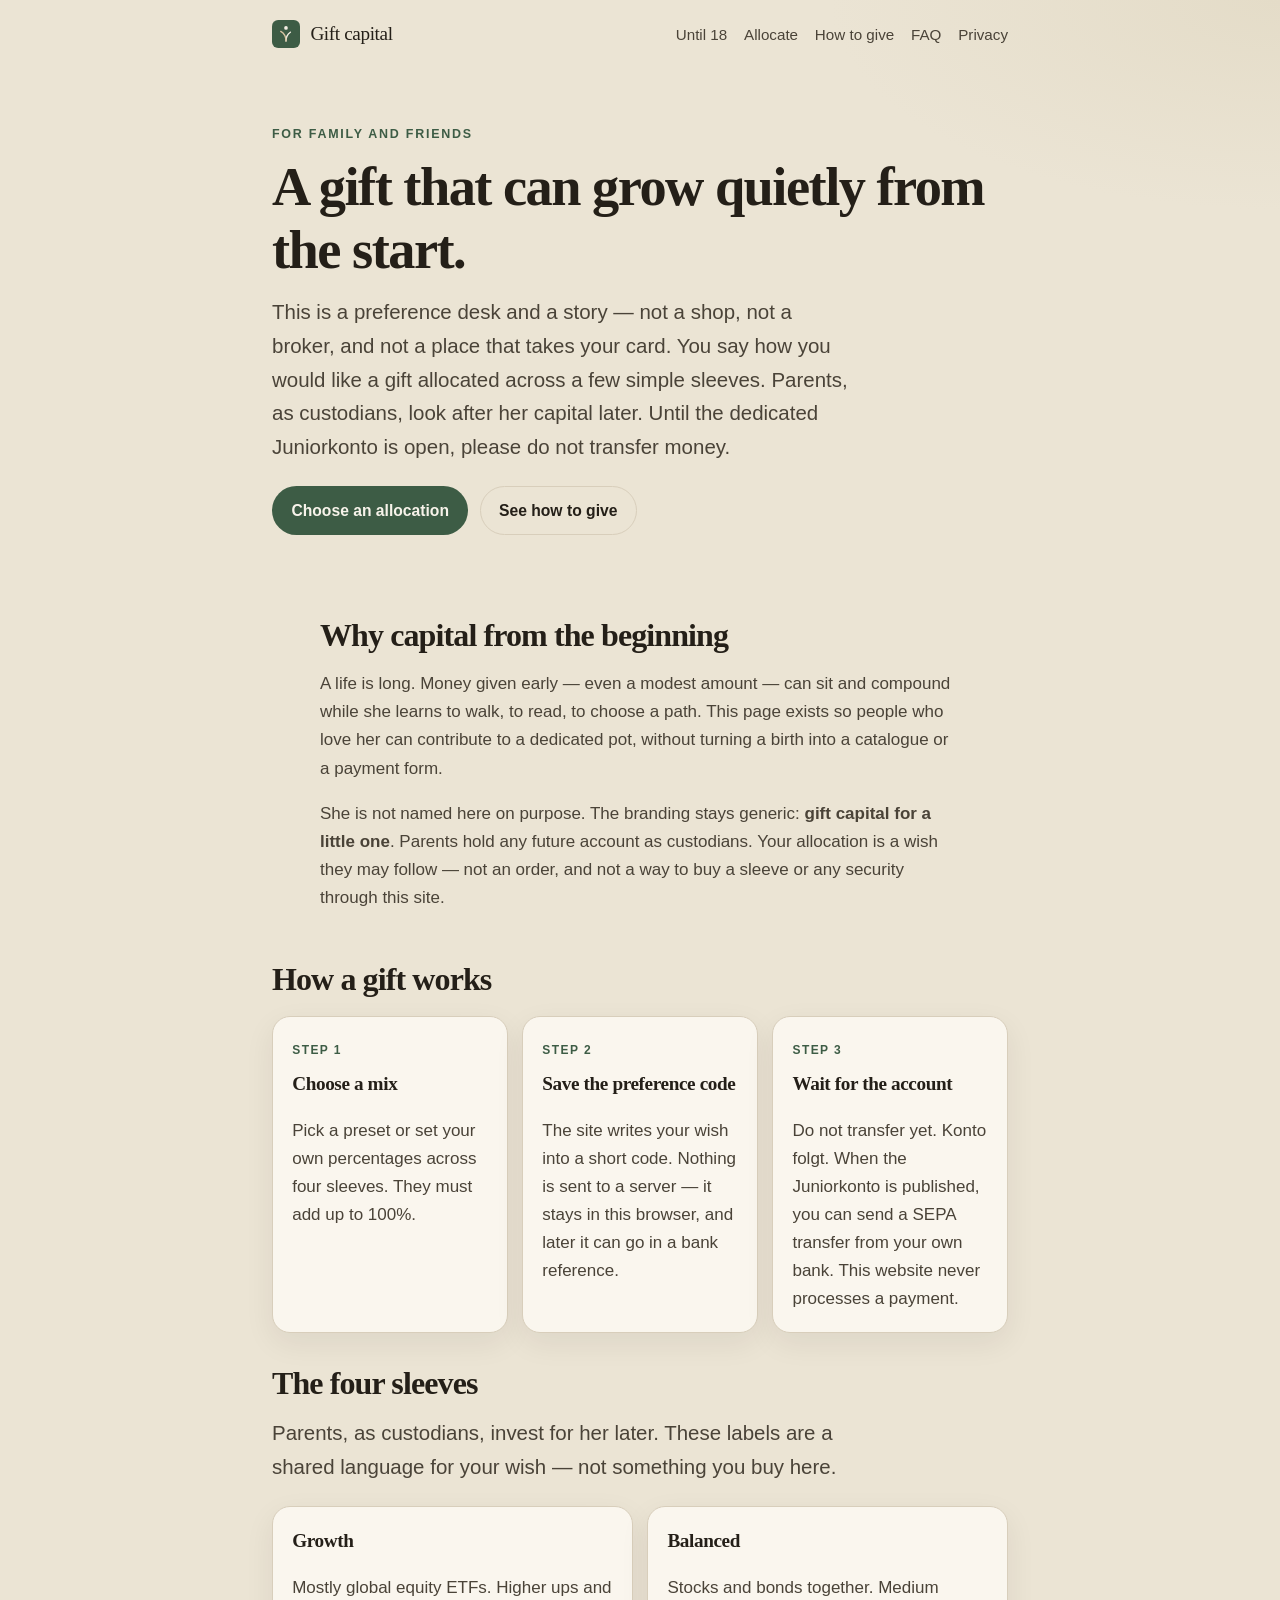
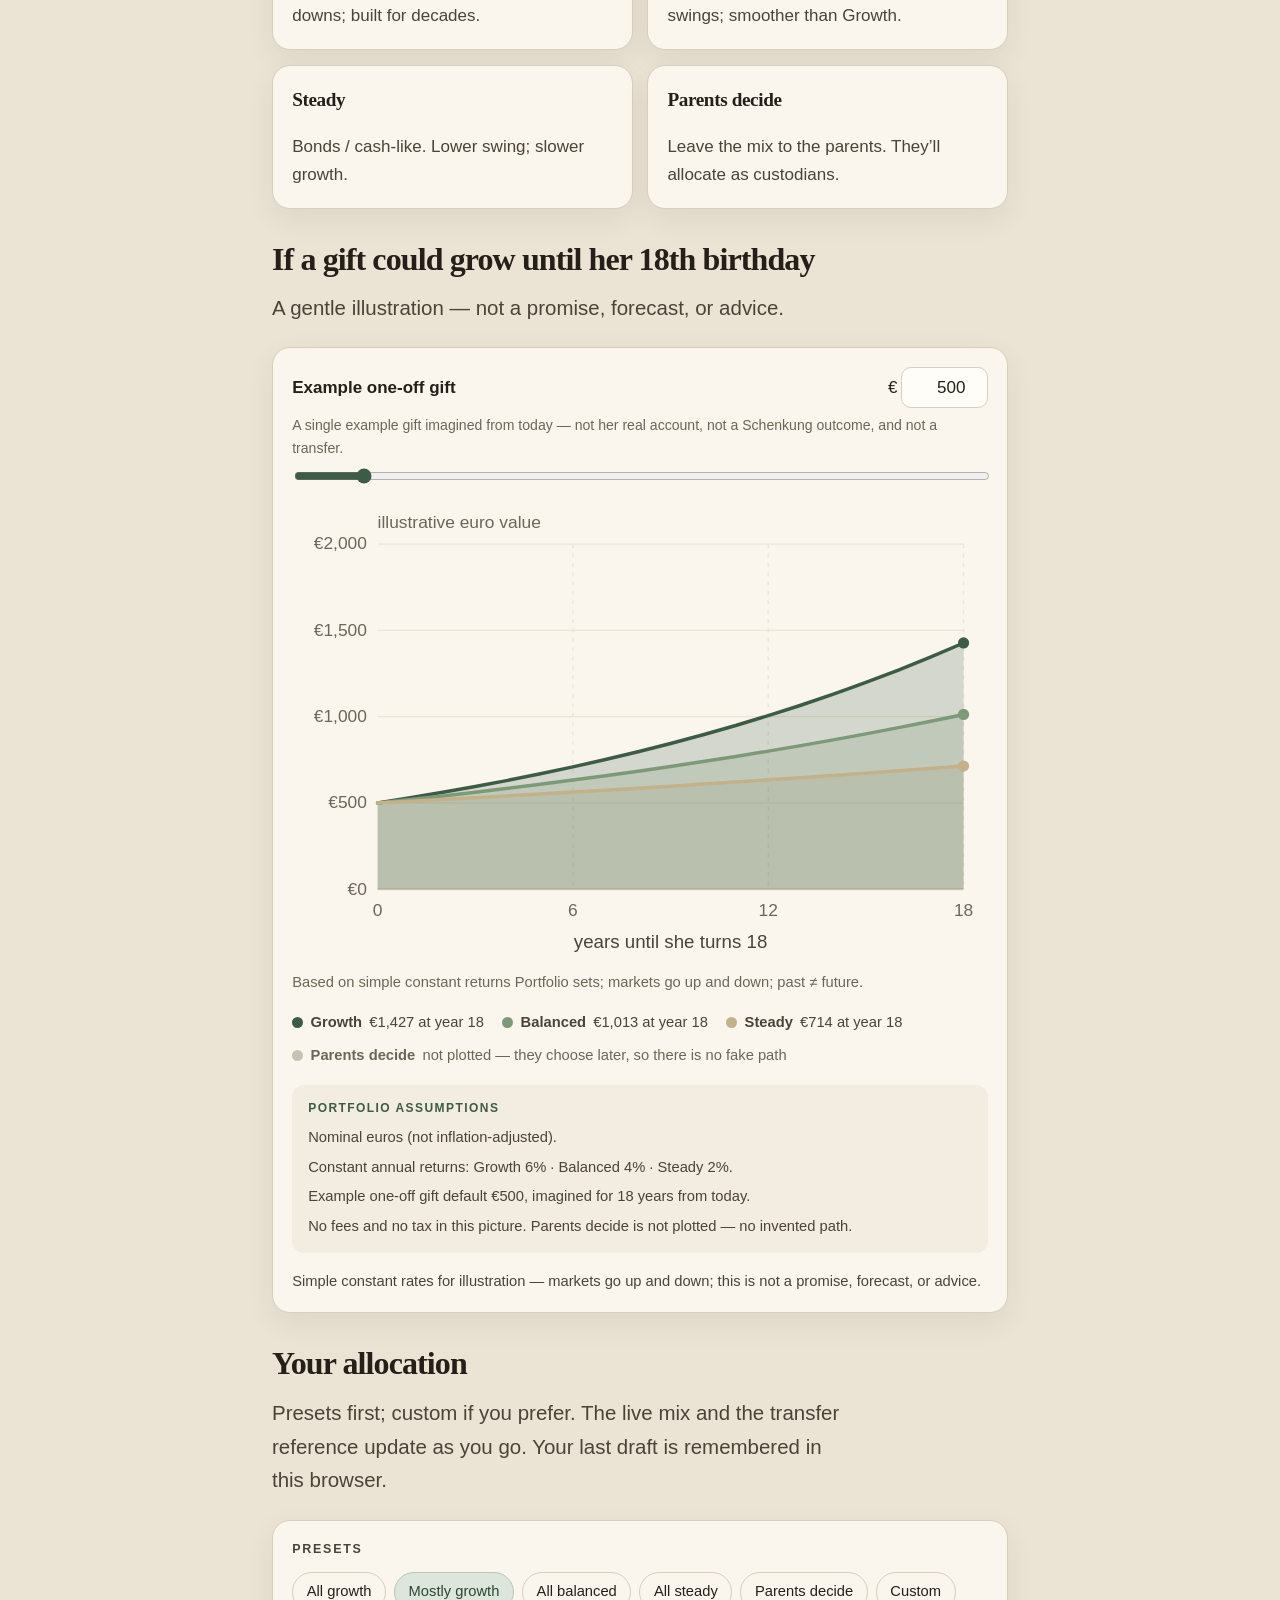
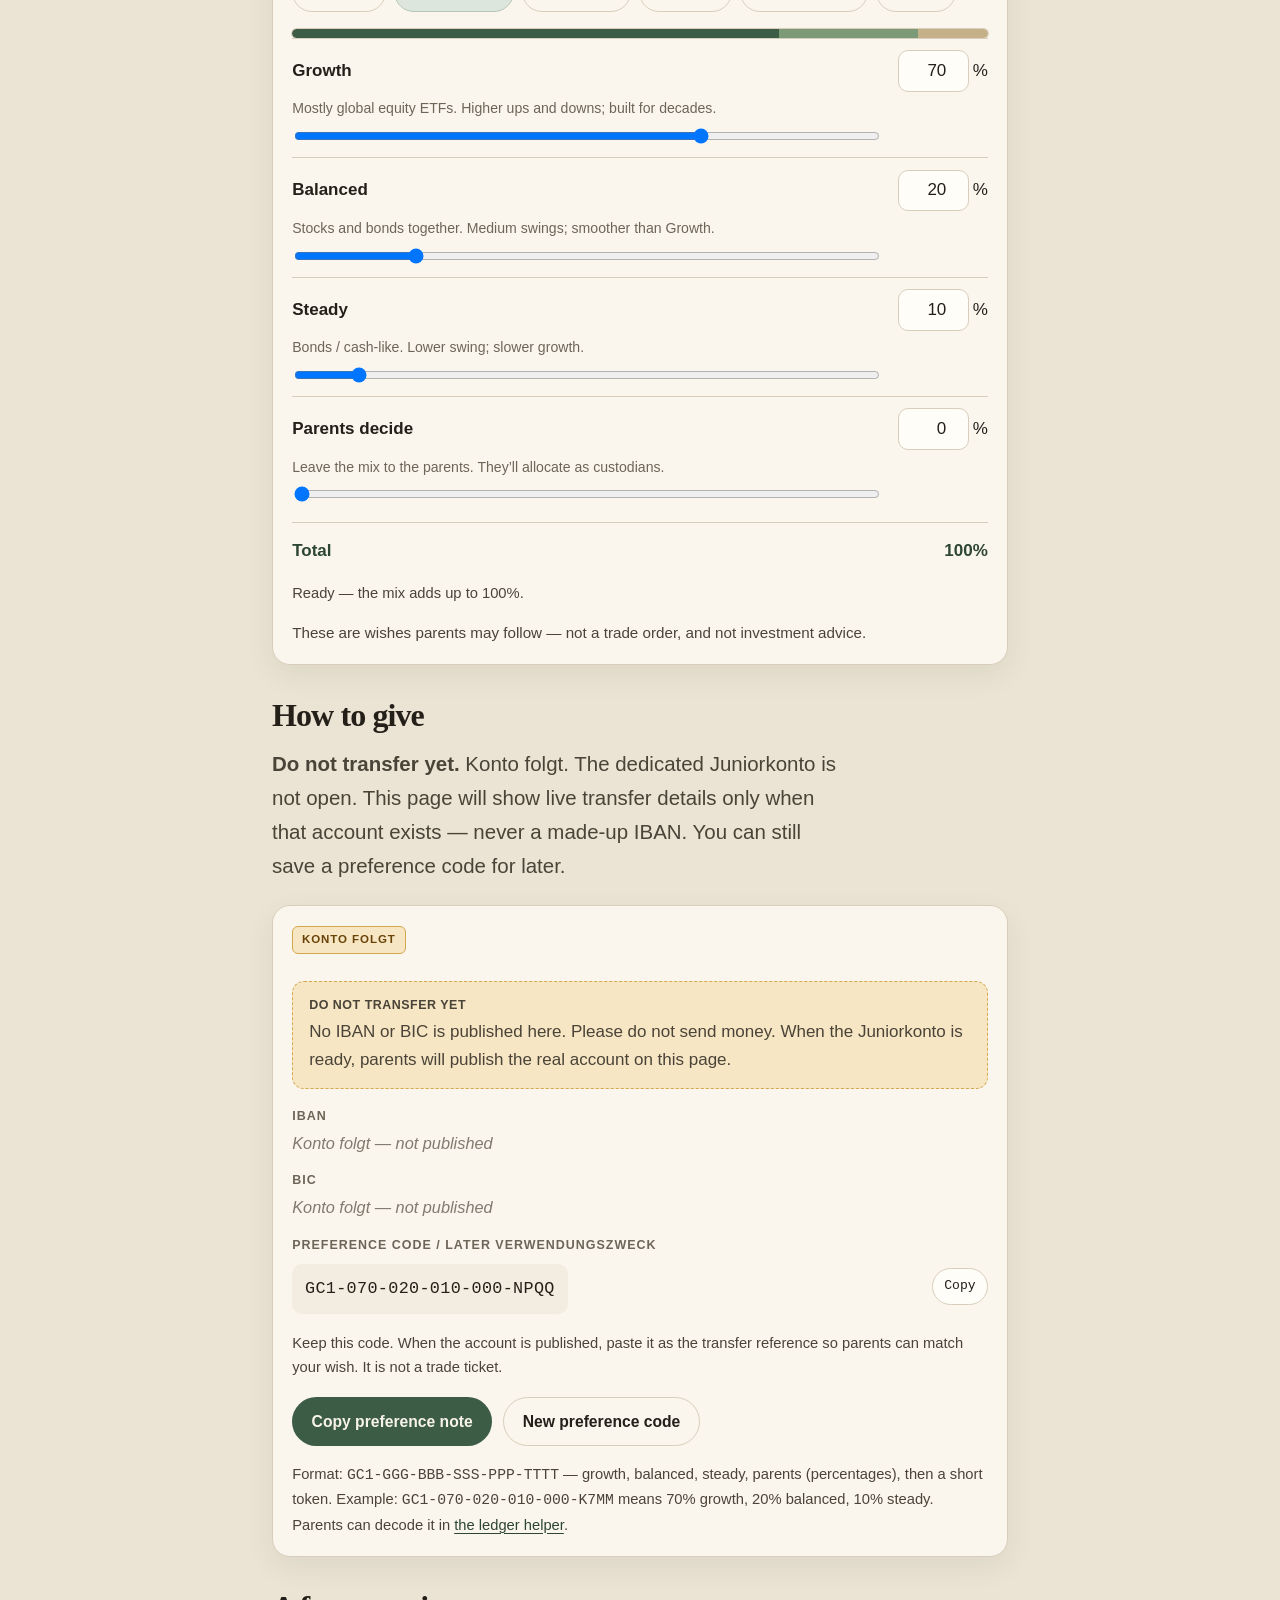
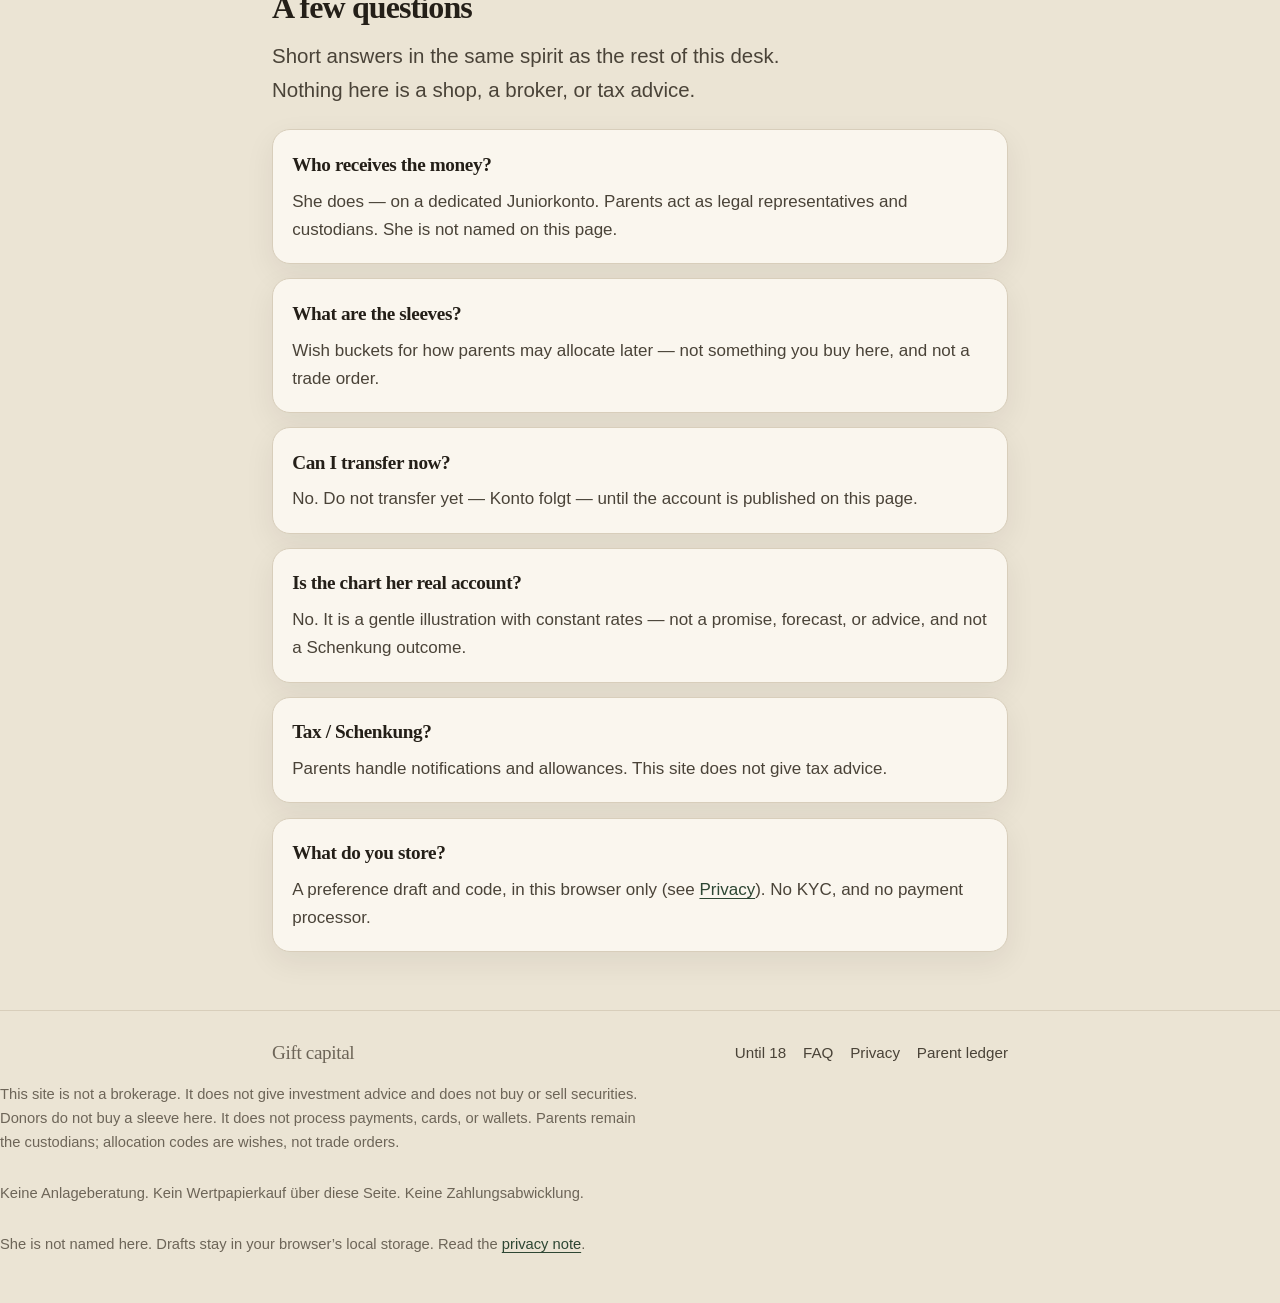
==== commit 8e236ff3: "Fit the illustration to a phone-width plot Drop on-chart end labels (the legend already prints year-" ====
--- a/index.html
+++ b/index.html
@@ -164,7 +164,7 @@
               <svg
                 id="growth-chart"
                 class="growth-chart"
-                viewBox="0 0 640 400"
+                viewBox="0 0 520 340"
                 xmlns="http://www.w3.org/2000/svg"
                 aria-labelledby="growth-title"
               ></svg>
--- a/css/styles.css
+++ b/css/styles.css
@@ -421,7 +421,6 @@
 .growth-chart {
   display: block;
   width: 100%;
-  min-width: 32rem;
   height: auto;
 }
 
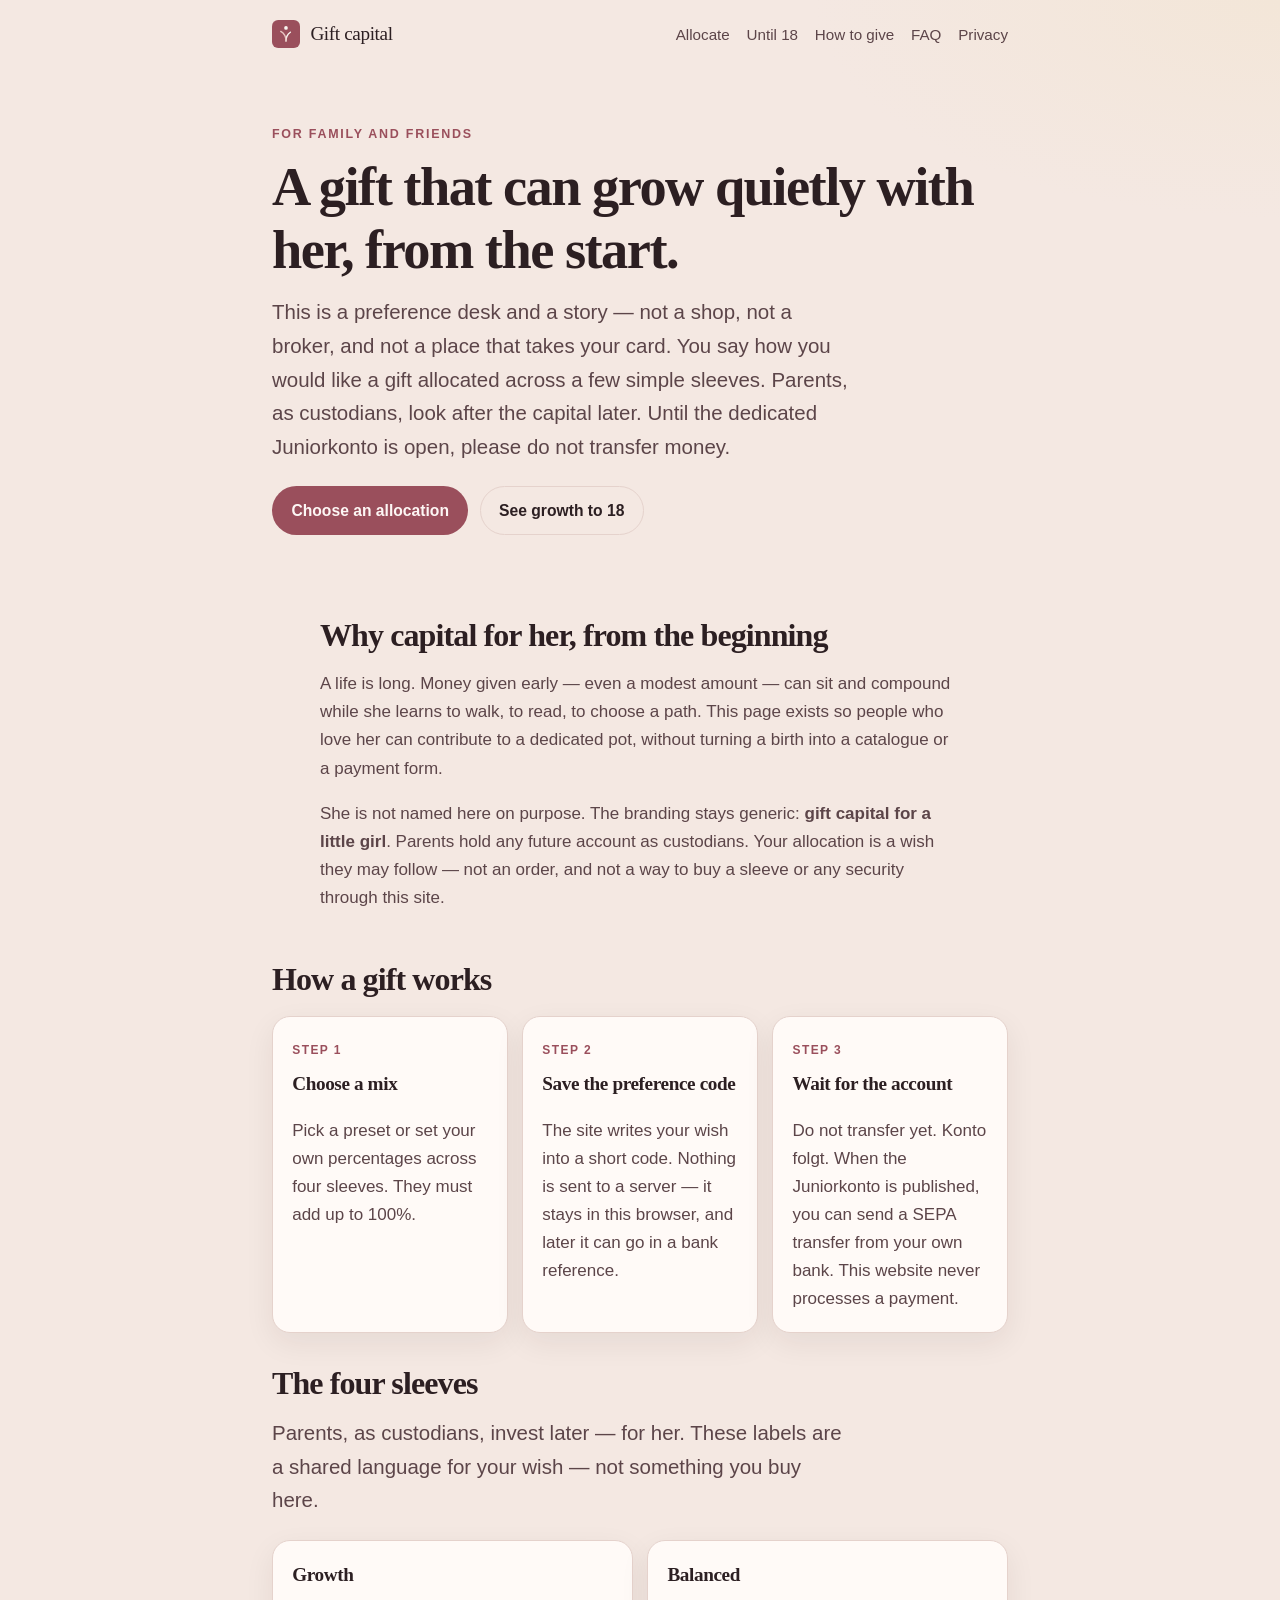
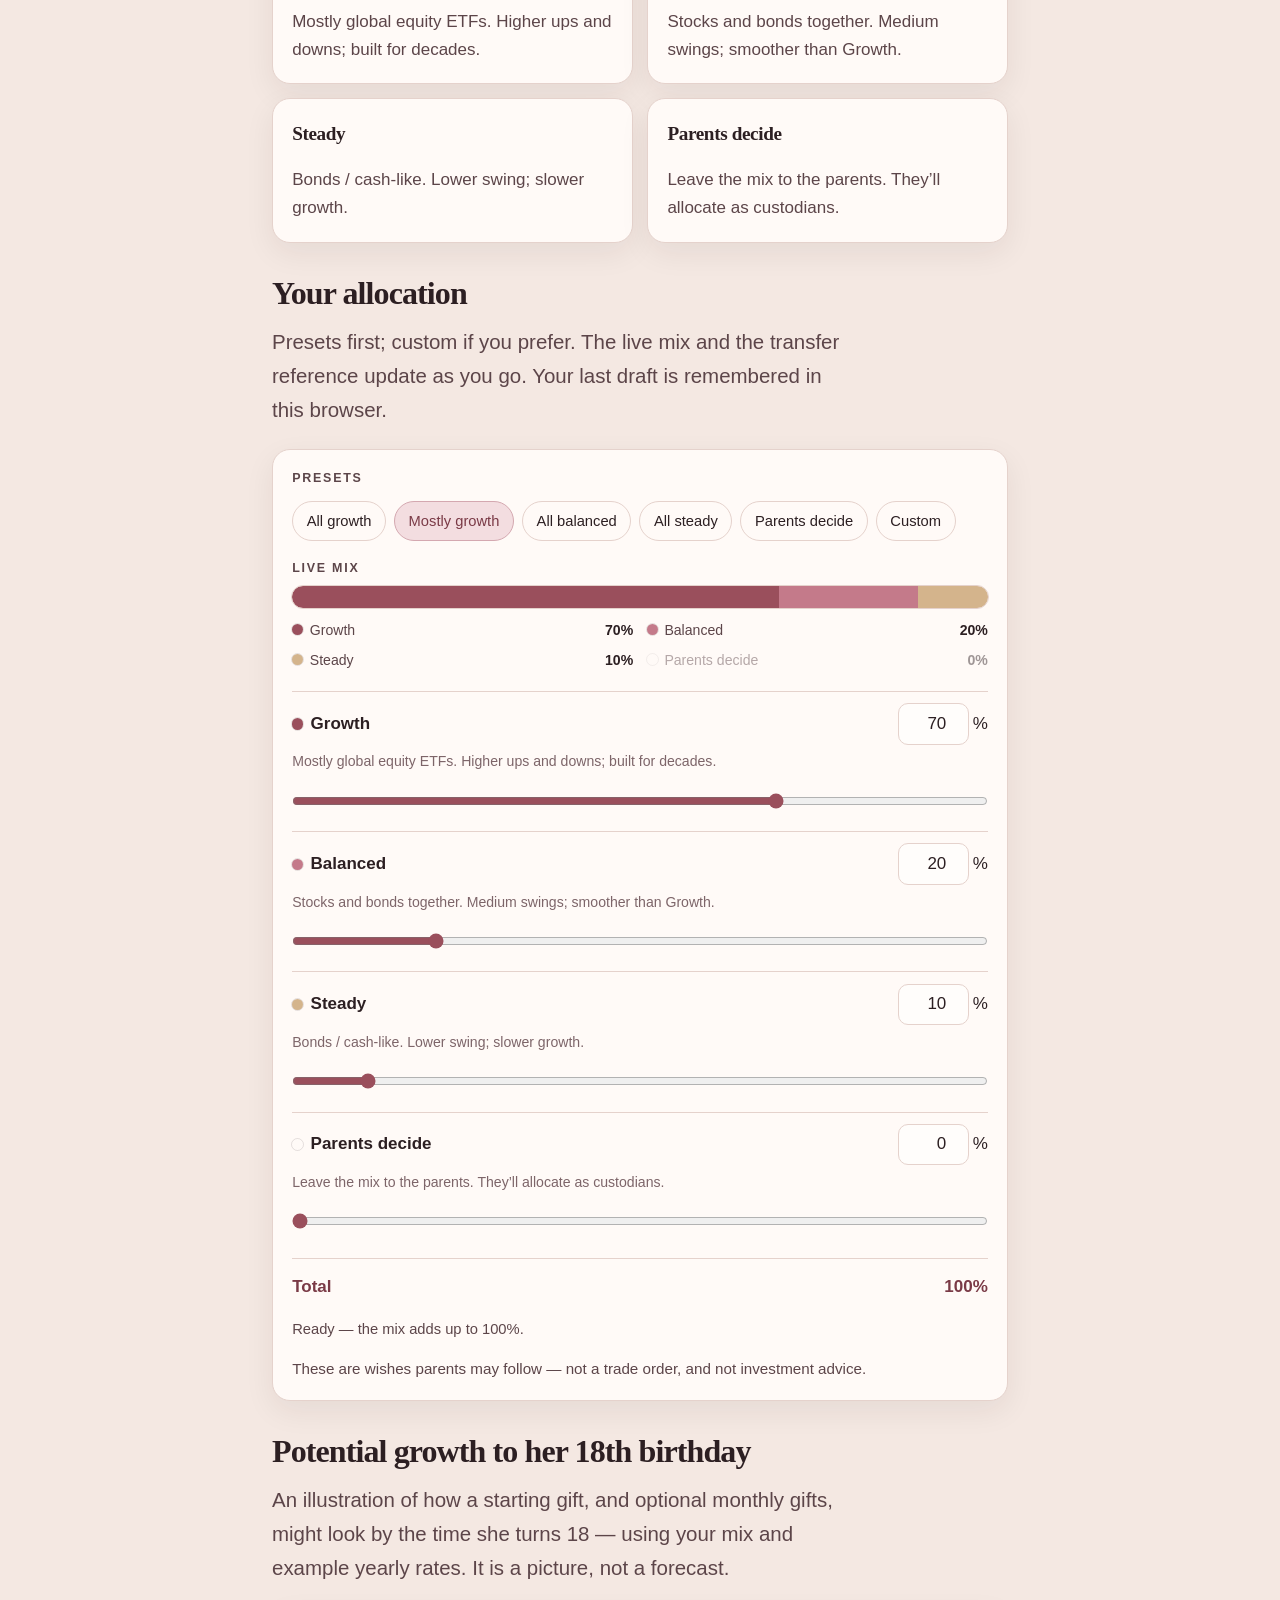
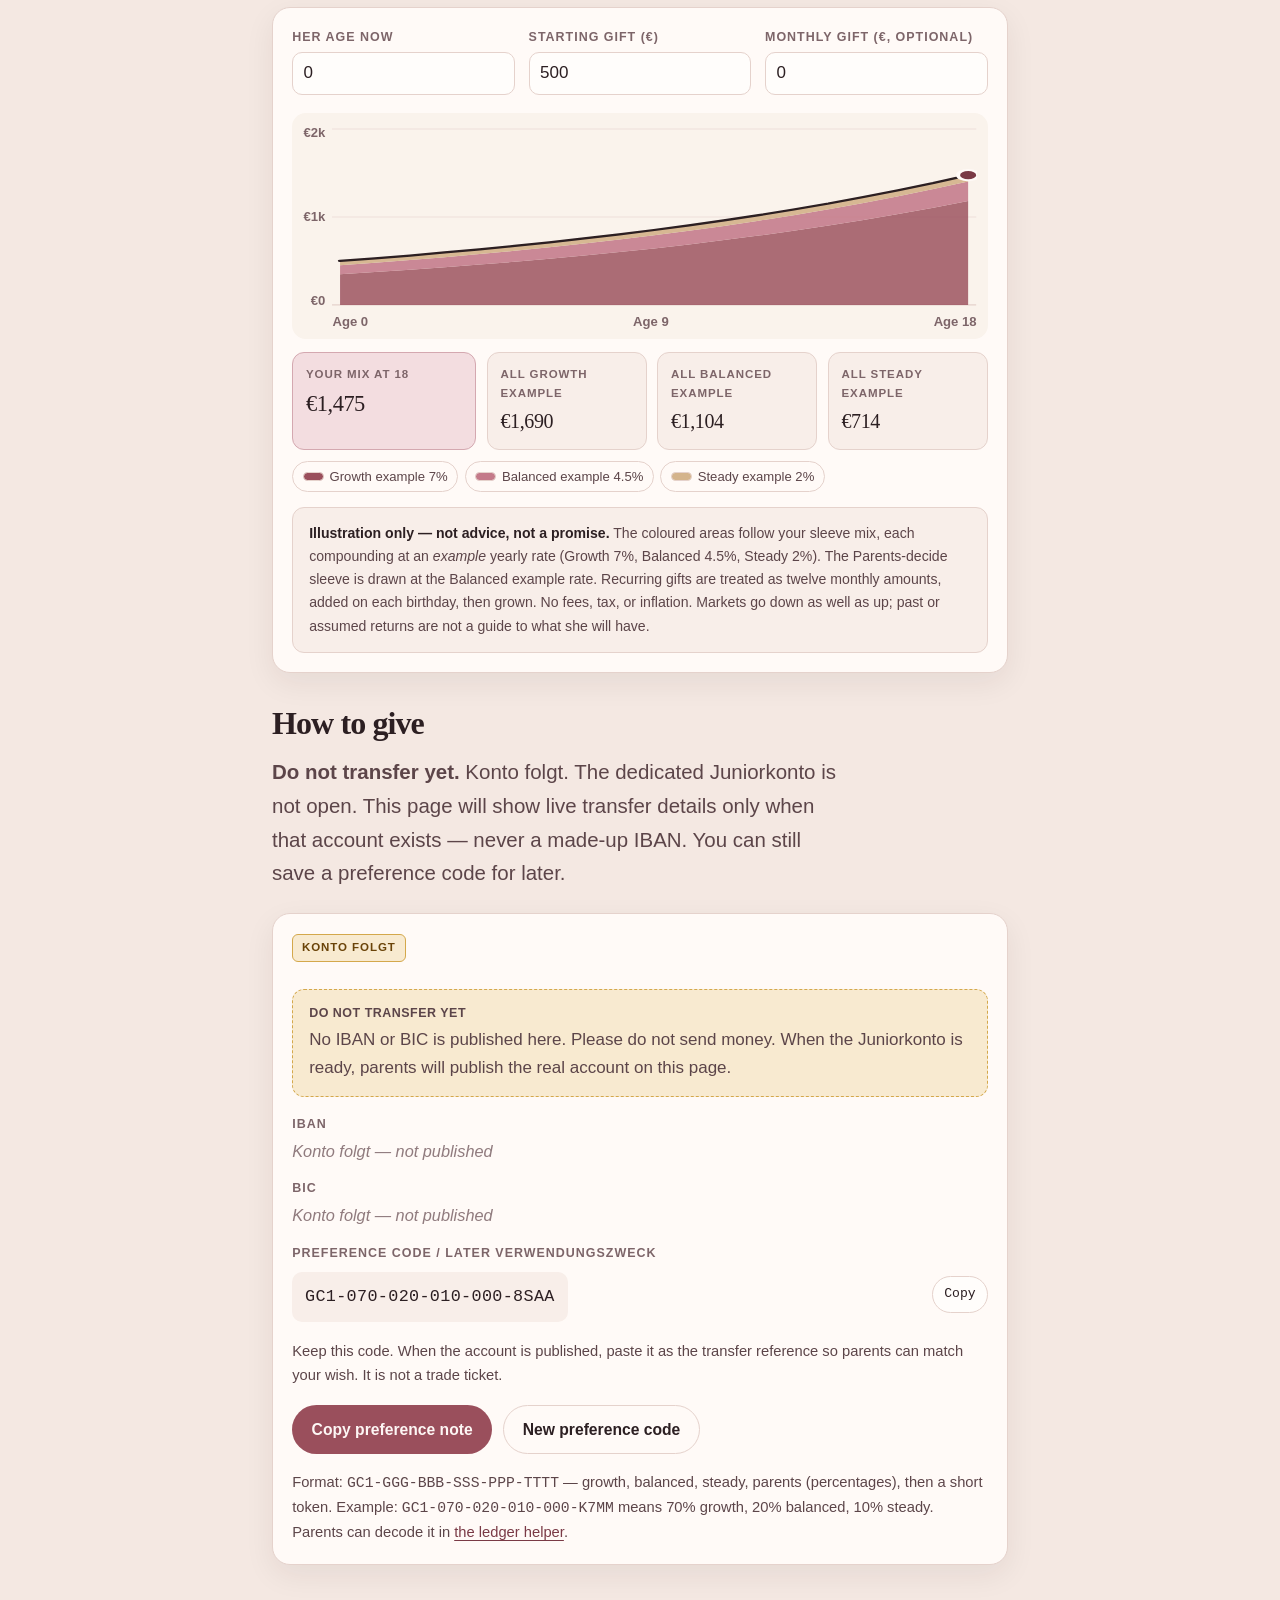
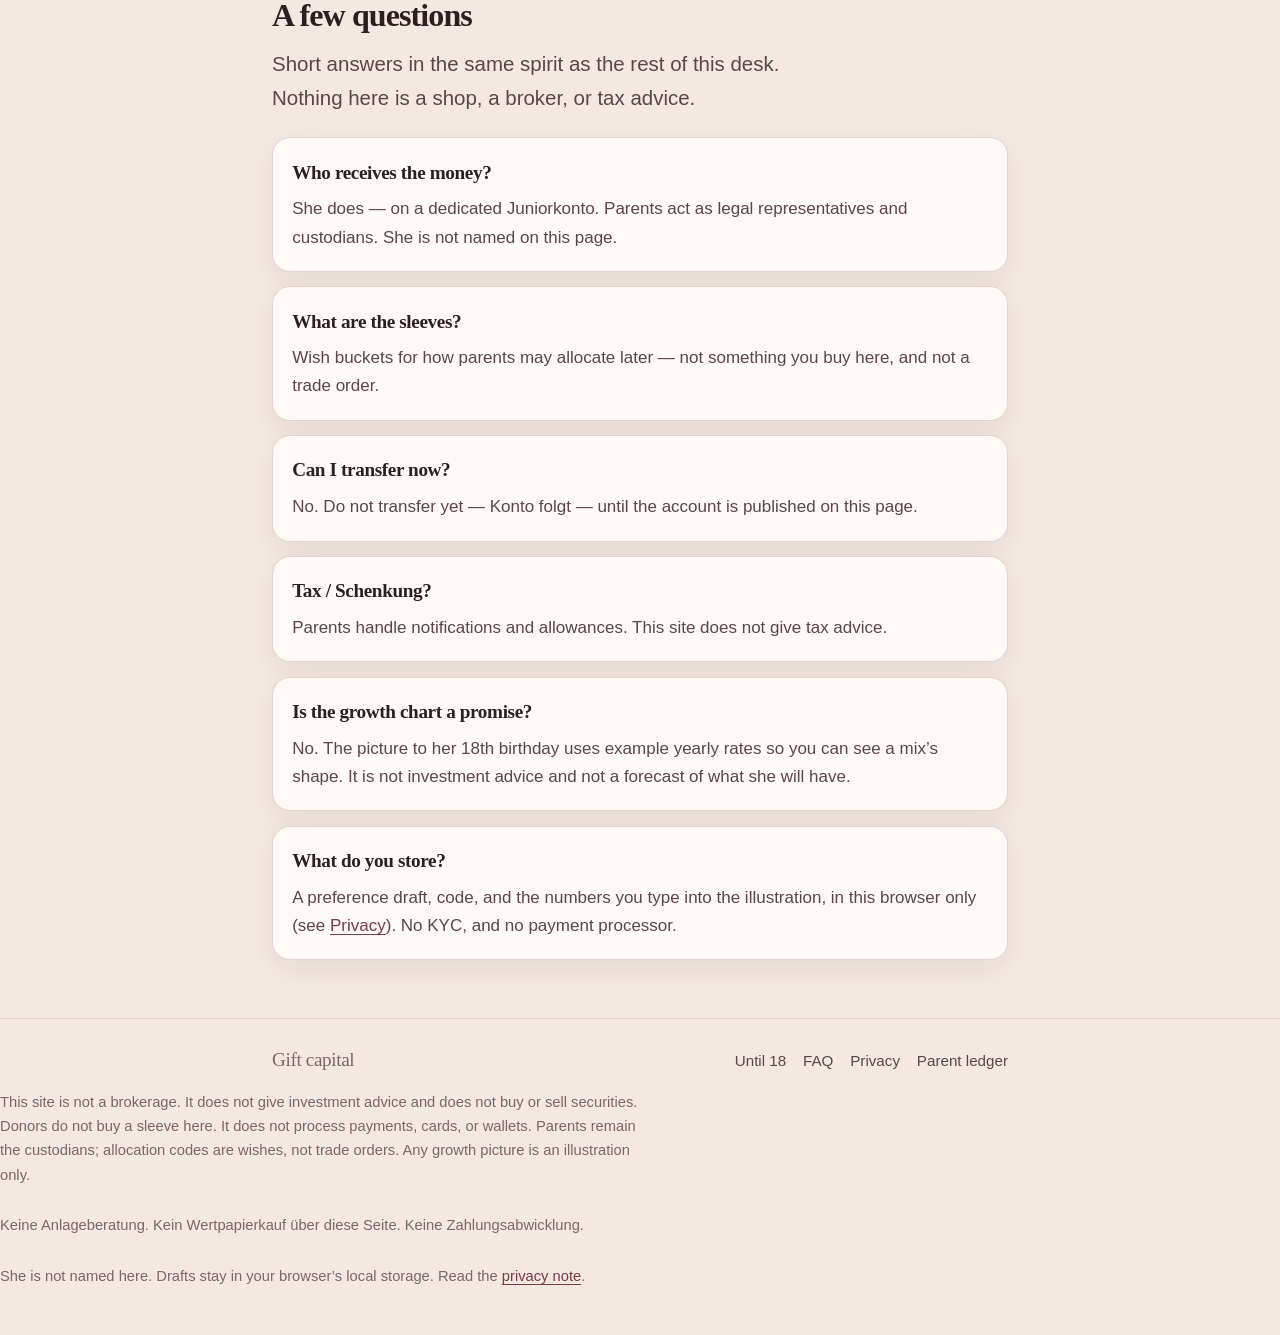
==== commit 81f51300: "Soften the desk for her, fix the mix, add growth to 18 (#4) * Soften the desk for her and add a grow" ====
--- a/index.html
+++ b/index.html
@@ -6,9 +6,9 @@
     <title>Gift capital — a preference desk for long-horizon gifts</title>
     <meta
       name="description"
-      content="A quiet way for family and friends to gift money toward her long-horizon capital, and to say how they would like that gift looked after. Not a broker. Not a payment processor."
+      content="A quiet way for family and friends to gift money toward a little girl’s long-horizon capital, and to say how they would like that gift looked after. Not a broker. Not a payment processor."
     />
-    <meta name="theme-color" content="#ebe4d4" />
+    <meta name="theme-color" content="#f4e8e2" />
     <link rel="icon" href="assets/favicon.svg" type="image/svg+xml" />
     <link rel="stylesheet" href="css/styles.css" />
   </head>
@@ -18,16 +18,16 @@
       <div class="wrap">
         <a class="wordmark" href="index.html">
           <svg width="28" height="28" viewBox="0 0 64 64" aria-hidden="true">
-            <rect width="64" height="64" rx="14" fill="#3d5c45" />
-            <path d="M32 48c0-10 4-16 10-20" fill="none" stroke="#f4efe4" stroke-width="3.2" stroke-linecap="round" />
-            <path d="M32 48c0-11-5-18-12-22" fill="none" stroke="#d7c4a3" stroke-width="3.2" stroke-linecap="round" />
-            <circle cx="32" cy="18" r="4.2" fill="#f4efe4" />
+            <rect width="64" height="64" rx="14" fill="#9a4f5c" />
+            <path d="M32 48c0-10 4-16 10-20" fill="none" stroke="#faf6f1" stroke-width="3.2" stroke-linecap="round" />
+            <path d="M32 48c0-11-5-18-12-22" fill="none" stroke="#e8c4c0" stroke-width="3.2" stroke-linecap="round" />
+            <circle cx="32" cy="18" r="4.2" fill="#faf6f1" />
           </svg>
           Gift capital
         </a>
         <nav class="nav-links" aria-label="Primary">
-          <a href="#growth">Until 18</a>
           <a href="#allocate">Allocate</a>
+          <a href="#horizon">Until 18</a>
           <a href="#give">How to give</a>
           <a href="#faq">FAQ</a>
           <a href="privacy.html">Privacy</a>
@@ -39,30 +39,30 @@
       <section class="hero">
         <div class="wrap">
           <p class="kicker">For family and friends</p>
-          <h1>A gift that can grow quietly from the start.</h1>
+          <h1>A gift that can grow quietly with her, from the start.</h1>
           <p class="lede">
             This is a preference desk and a story — not a shop, not a broker, and not a place that takes your card.
             You say how you would like a gift allocated across a few simple sleeves. Parents, as custodians, look
-            after her capital later. Until the dedicated Juniorkonto is open, please do not transfer money.
+            after the capital later. Until the dedicated Juniorkonto is open, please do not transfer money.
           </p>
           <div class="actions">
             <a class="btn" href="#allocate">Choose an allocation</a>
-            <a class="btn btn-secondary" href="#give">See how to give</a>
+            <a class="btn btn-secondary" href="#horizon">See growth to 18</a>
           </div>
         </div>
       </section>
 
       <section class="section" id="why" aria-labelledby="why-title">
         <div class="wrap prose">
-          <h2 id="why-title">Why capital from the beginning</h2>
+          <h2 id="why-title">Why capital for her, from the beginning</h2>
           <p>
-            A life is long. Money given early — even a modest amount — can sit and compound while she
-            learns to walk, to read, to choose a path. This page exists so people who love her can
-            contribute to a dedicated pot, without turning a birth into a catalogue or a payment form.
+            A life is long. Money given early — even a modest amount — can sit and compound while she learns
+            to walk, to read, to choose a path. This page exists so people who love her can contribute to a
+            dedicated pot, without turning a birth into a catalogue or a payment form.
           </p>
           <p>
             She is not named here on purpose. The branding stays generic:
-            <strong>gift capital for a little one</strong>. Parents hold any future account as custodians.
+            <strong>gift capital for a little girl</strong>. Parents hold any future account as custodians.
             Your allocation is a wish they may follow — not an order, and not a way to buy a sleeve or any
             security through this site.
           </p>
@@ -101,7 +101,10 @@
       <section class="section" id="sleeves" aria-labelledby="sleeves-title">
         <div class="wrap">
           <h2 id="sleeves-title">The four sleeves</h2>
-          <p class="lede">Parents, as custodians, invest for her later. These labels are a shared language for your wish — not something you buy here.</p>
+          <p class="lede">
+            Parents, as custodians, invest later — for her. These labels are a shared language for your wish —
+            not something you buy here.
+          </p>
           <div class="grid-2">
             <article class="card sleeve-card">
               <h3>Growth</h3>
@@ -119,78 +122,6 @@
               <h3>Parents decide</h3>
               <p>Leave the mix to the parents. They’ll allocate as custodians.</p>
             </article>
-          </div>
-        </div>
-      </section>
-
-      <section class="section" id="growth" aria-labelledby="growth-title">
-        <div class="wrap">
-          <h2 id="growth-title">If a gift could grow until her 18th birthday</h2>
-          <p class="lede">A gentle illustration — not a promise, forecast, or advice.</p>
-
-          <div class="card panel growth-card">
-            <div class="amount-row" data-growth-amount>
-              <label for="gift-amount">Example one-off gift</label>
-              <div class="pct">
-                <span aria-hidden="true">€</span>
-                <input
-                  id="gift-amount"
-                  data-gift-amount
-                  type="number"
-                  min="50"
-                  max="5000"
-                  step="50"
-                  value="500"
-                  inputmode="numeric"
-                />
-              </div>
-              <p class="hint">
-                A single example gift imagined from today — not her real account, not a
-                <span lang="de">Schenkung</span> outcome, and not a transfer.
-              </p>
-              <label class="sr-only" for="range-amount">Example gift amount</label>
-              <input
-                id="range-amount"
-                data-gift-range
-                type="range"
-                min="50"
-                max="5000"
-                step="50"
-                value="500"
-              />
-            </div>
-
-            <figure class="growth-figure">
-              <svg
-                id="growth-chart"
-                class="growth-chart"
-                viewBox="0 0 520 340"
-                xmlns="http://www.w3.org/2000/svg"
-                aria-labelledby="growth-title"
-              ></svg>
-              <noscript>
-                <p class="note">
-                  The illustration needs JavaScript in this browser. It is still not a promise, forecast, or advice.
-                </p>
-              </noscript>
-              <figcaption>
-                Based on simple constant returns Portfolio sets; markets go up and down; past ≠ future.
-              </figcaption>
-            </figure>
-
-            <ul class="growth-legend" data-growth-legend></ul>
-
-            <dl class="growth-assumptions">
-              <dt>Portfolio assumptions</dt>
-              <dd>Nominal euros (not inflation-adjusted).</dd>
-              <dd>Constant annual returns: Growth 6% · Balanced 4% · Steady 2%.</dd>
-              <dd>Example one-off gift default €500, imagined for 18 years from today.</dd>
-              <dd>No fees and no tax in this picture. Parents decide is not plotted — no invented path.</dd>
-            </dl>
-
-            <p class="note growth-disclaimer">
-              Simple constant rates for illustration — markets go up and down; this is not a promise, forecast, or advice.
-            </p>
           </div>
         </div>
       </section>
@@ -214,11 +145,15 @@
               <button type="button" class="chip" data-preset="custom">Custom</button>
             </div>
 
-            <div class="mix" id="live-mix" aria-hidden="true"></div>
-            <p class="sr-only" data-summary></p>
+            <div class="mix-visual">
+              <p class="kicker" id="mix-legend-label">Live mix</p>
+              <div class="mix" id="live-mix" role="img" aria-labelledby="mix-legend-label mix-summary"></div>
+              <ul class="mix-legend" id="live-mix-legend"></ul>
+              <p class="sr-only" id="mix-summary" data-summary></p>
+            </div>
 
             <div class="sleeve-row">
-              <label for="pct-growth">Growth</label>
+              <label for="pct-growth"><span class="swatch g" aria-hidden="true"></span> Growth</label>
               <div class="pct">
                 <input id="pct-growth" data-sleeve="growth" type="number" min="0" max="100" step="1" value="70" inputmode="numeric" />
                 <span aria-hidden="true">%</span>
@@ -229,7 +164,7 @@
             </div>
 
             <div class="sleeve-row">
-              <label for="pct-balanced">Balanced</label>
+              <label for="pct-balanced"><span class="swatch b" aria-hidden="true"></span> Balanced</label>
               <div class="pct">
                 <input id="pct-balanced" data-sleeve="balanced" type="number" min="0" max="100" step="1" value="20" inputmode="numeric" />
                 <span aria-hidden="true">%</span>
@@ -240,7 +175,7 @@
             </div>
 
             <div class="sleeve-row">
-              <label for="pct-steady">Steady</label>
+              <label for="pct-steady"><span class="swatch s" aria-hidden="true"></span> Steady</label>
               <div class="pct">
                 <input id="pct-steady" data-sleeve="steady" type="number" min="0" max="100" step="1" value="10" inputmode="numeric" />
                 <span aria-hidden="true">%</span>
@@ -251,7 +186,7 @@
             </div>
 
             <div class="sleeve-row">
-              <label for="pct-parents">Parents decide</label>
+              <label for="pct-parents"><span class="swatch p" aria-hidden="true"></span> Parents decide</label>
               <div class="pct">
                 <input id="pct-parents" data-sleeve="parents" type="number" min="0" max="100" step="1" value="0" inputmode="numeric" />
                 <span aria-hidden="true">%</span>
@@ -267,6 +202,54 @@
             </div>
             <p class="note" data-total-hint aria-live="polite">Ready — the mix adds up to 100%.</p>
             <p class="wish-note">These are wishes parents may follow — not a trade order, and not investment advice.</p>
+          </div>
+        </div>
+      </section>
+
+      <section class="section" id="horizon" aria-labelledby="horizon-title">
+        <div class="wrap">
+          <h2 id="horizon-title">Potential growth to her 18th birthday</h2>
+          <p class="lede">
+            An illustration of how a starting gift, and optional monthly gifts, might look by the time she
+            turns 18 — using your mix and example yearly rates. It is a picture, not a forecast.
+          </p>
+
+          <div class="card panel">
+            <div class="horizon-form">
+              <div class="horizon-field">
+                <label for="horizon-age">Her age now</label>
+                <input id="horizon-age" data-horizon="age" type="number" min="0" max="18" step="1" value="0" inputmode="numeric" />
+              </div>
+              <div class="horizon-field">
+                <label for="horizon-lump">Starting gift (€)</label>
+                <input id="horizon-lump" data-horizon="lump" type="number" min="0" max="1000000" step="50" value="500" inputmode="decimal" />
+              </div>
+              <div class="horizon-field">
+                <label for="horizon-monthly">Monthly gift (€, optional)</label>
+                <input id="horizon-monthly" data-horizon="monthly" type="number" min="0" max="20000" step="10" value="0" inputmode="decimal" />
+              </div>
+            </div>
+
+            <div data-horizon-ready>
+              <p class="sr-only" data-horizon-summary></p>
+              <div class="horizon-chart-wrap" data-horizon-chart></div>
+              <div class="horizon-readout" data-horizon-readout></div>
+              <div class="rate-pills" aria-label="Example yearly rates">
+                <span><span class="swatch g"></span> Growth example 7%</span>
+                <span><span class="swatch b"></span> Balanced example 4.5%</span>
+                <span><span class="swatch s"></span> Steady example 2%</span>
+              </div>
+            </div>
+            <p class="note" data-horizon-empty hidden></p>
+
+            <p class="disclaimer">
+              <strong>Illustration only — not advice, not a promise.</strong>
+              The coloured areas follow your sleeve mix, each compounding at an <em>example</em> yearly rate
+              (Growth 7%, Balanced 4.5%, Steady 2%). The Parents-decide sleeve is drawn at the Balanced
+              example rate. Recurring gifts are treated as twelve monthly amounts, added on each birthday,
+              then grown. No fees, tax, or inflation. Markets go down as well as up; past or assumed returns
+              are not a guide to what she will have.
+            </p>
           </div>
         </div>
       </section>
@@ -391,23 +374,23 @@
               </p>
             </article>
             <article class="card faq-item">
-              <h3>Is the chart her real account?</h3>
-              <p>
-                No. It is a gentle illustration with constant rates — not a promise, forecast, or advice,
-                and not a <span lang="de">Schenkung</span> outcome.
-              </p>
-            </article>
-            <article class="card faq-item">
               <h3>Tax / <span lang="de">Schenkung</span>?</h3>
               <p>
                 Parents handle notifications and allowances. This site does not give tax advice.
               </p>
             </article>
             <article class="card faq-item">
+              <h3>Is the growth chart a promise?</h3>
+              <p>
+                No. The picture to her 18th birthday uses example yearly rates so you can see a mix’s shape.
+                It is not investment advice and not a forecast of what she will have.
+              </p>
+            </article>
+            <article class="card faq-item">
               <h3>What do you store?</h3>
               <p>
-                A preference draft and code, in this browser only (see
-                <a href="privacy.html">Privacy</a>). No KYC, and no payment processor.
+                A preference draft, code, and the numbers you type into the illustration, in this browser only
+                (see <a href="privacy.html">Privacy</a>). No KYC, and no payment processor.
               </p>
             </article>
           </div>
@@ -419,7 +402,7 @@
       <div class="wrap">
         <a class="wordmark" href="index.html">Gift capital</a>
         <nav class="nav-links" aria-label="Footer">
-          <a href="#growth">Until 18</a>
+          <a href="#horizon">Until 18</a>
           <a href="#faq">FAQ</a>
           <a href="privacy.html">Privacy</a>
           <a href="ledger.html">Parent ledger</a>
@@ -429,7 +412,7 @@
         <p>
           This site is not a brokerage. It does not give investment advice and does not buy or sell securities.
           Donors do not buy a sleeve here. It does not process payments, cards, or wallets. Parents remain the
-          custodians; allocation codes are wishes, not trade orders.
+          custodians; allocation codes are wishes, not trade orders. Any growth picture is an illustration only.
         </p>
         <p lang="de">
           Keine Anlageberatung. Kein Wertpapierkauf über diese Seite. Keine Zahlungsabwicklung.
@@ -443,7 +426,7 @@
 
     <script src="js/config.js"></script>
     <script src="js/reference.js"></script>
-    <script src="js/chart.js"></script>
+    <script src="js/projection.js"></script>
     <script src="js/app.js"></script>
   </body>
 </html>
--- a/css/styles.css
+++ b/css/styles.css
@@ -1,29 +1,35 @@
-/* Gift capital — calm, mobile-first, accessible */
+/* Gift capital — calm, softly feminine, mobile-first, accessible */
 
 :root {
-  --bg: #ebe4d4;
-  --bg-deep: #e2d8c4;
-  --paper: #faf6ee;
-  --paper-2: #f3ece0;
-  --ink: #241f18;
-  --ink-soft: #4a4338;
-  --muted: #6d6558;
-  --rule: #d8cebb;
-  --sage: #3d5c45;
-  --sage-deep: #2d4633;
-  --sage-soft: #dce6dc;
-  --clay: #8d4a2b;
-  --warn-bg: #f6e6c4;
+  --bg: #f4e8e2;
+  --bg-deep: #ead6cf;
+  --paper: #fffaf7;
+  --paper-2: #f8eee9;
+  --ink: #2c1f22;
+  --ink-soft: #5c4549;
+  --muted: #7d6569;
+  --rule: #e5d2cc;
+  --rose: #9a4f5c;
+  --rose-deep: #7a3a46;
+  --rose-soft: #f3dde0;
+  --blush: #e8b4bc;
+  --cream: #faf3ec;
+  --clay: #b45a4a;
+  --warn-bg: #f8ead0;
   --warn-ink: #6a4308;
   --warn-edge: #d4a84b;
-  --focus: #1f4d38;
-  --shadow: 0 10px 30px rgba(36, 31, 24, 0.07);
+  --focus: #7a3a46;
+  --shadow: 0 10px 30px rgba(44, 31, 34, 0.07);
   --radius: 18px;
   --font-serif: "Iowan Old Style", "Palatino Linotype", Palatino, "Times New Roman", Times, serif;
   --font-sans: "Avenir Next", "Segoe UI", "Helvetica Neue", Helvetica, Arial, sans-serif;
   --space: clamp(1rem, 3vw, 1.75rem);
   --measure: 40rem;
   --wide: 46rem;
+  --growth: #9a4f5c;
+  --balanced: #c47a8a;
+  --steady: #d4b48c;
+  --parents: #a67b6b;
 }
 
 *,
@@ -54,8 +60,8 @@
   min-height: 100vh;
   color: var(--ink);
   background:
-    radial-gradient(1200px 500px at 10% -10%, #f4eee2 0%, transparent 55%),
-    radial-gradient(900px 420px at 100% 0%, #e4dcc8 0%, transparent 50%),
+    radial-gradient(1100px 520px at 8% -12%, #f8e4e4 0%, transparent 58%),
+    radial-gradient(900px 420px at 100% 0%, #f3e6d8 0%, transparent 52%),
     var(--bg);
   font-family: var(--font-sans);
   font-size: 1.0625rem;
@@ -68,7 +74,7 @@
 }
 
 a {
-  color: var(--sage-deep);
+  color: var(--rose-deep);
   text-decoration-thickness: 1px;
   text-underline-offset: 0.18em;
 }
@@ -155,7 +161,7 @@
 
 .kicker {
   margin: 0 0 0.75rem;
-  color: var(--sage);
+  color: var(--rose);
   font-size: 0.78rem;
   font-weight: 700;
   letter-spacing: 0.14em;
@@ -200,8 +206,8 @@
   padding: 0.65rem 1.15rem;
   border: 1px solid transparent;
   border-radius: 999px;
-  background: var(--sage);
-  color: #f7f3ea;
+  background: var(--rose);
+  color: #fdf6f4;
   font: inherit;
   font-size: 0.98rem;
   font-weight: 600;
@@ -210,8 +216,8 @@
 }
 
 .btn:hover {
-  background: var(--sage-deep);
-  color: #f7f3ea;
+  background: var(--rose-deep);
+  color: #fdf6f4;
 }
 
 .btn-secondary {
@@ -303,7 +309,7 @@
 .step-num {
   display: inline-block;
   margin-bottom: 0.45rem;
-  color: var(--sage);
+  color: var(--rose);
   font-size: 0.75rem;
   font-weight: 700;
   letter-spacing: 0.12em;
@@ -316,9 +322,13 @@
   font-size: 0.86rem;
 }
 
+.mix-visual {
+  margin: 0 0 1.15rem;
+}
+
 .mix {
   display: flex;
-  height: 0.55rem;
+  height: 1.35rem;
   overflow: hidden;
   border-radius: 999px;
   background: var(--paper-2);
@@ -330,10 +340,75 @@
   min-width: 0;
 }
 
-.mix .g { background: #3d5c45; }
-.mix .b { background: #7d9a78; }
-.mix .s { background: #c4b189; }
-.mix .p { background: #b57a5c; }
+.mix .g,
+.swatch.g { background: var(--growth); }
+.mix .b,
+.swatch.b { background: var(--balanced); }
+.mix .s,
+.swatch.s { background: var(--steady); }
+.mix .rest {
+  background: transparent;
+}
+
+.mix-visual .kicker {
+  margin-bottom: 0.45rem;
+}
+
+@media (max-width: 520px) {
+  .mix-legend {
+    grid-template-columns: 1fr;
+  }
+
+  .horizon-svg {
+    height: 12.5rem;
+  }
+
+  .horizon-ylabels,
+  .horizon-xlabels {
+    font-size: 0.9rem;
+  }
+}
+
+.mix-legend {
+  display: grid;
+  grid-template-columns: 1fr 1fr;
+  gap: 0.45rem 0.85rem;
+  margin: 0.7rem 0 0;
+  padding: 0;
+  list-style: none;
+}
+
+.mix-legend li {
+  display: flex;
+  align-items: baseline;
+  gap: 0.4rem;
+  min-width: 0;
+  color: var(--ink-soft);
+  font-size: 0.88rem;
+}
+
+.mix-legend li.is-zero {
+  opacity: 0.45;
+}
+
+.mix-legend .swatch {
+  flex: none;
+  width: 0.7rem;
+  height: 0.7rem;
+  border-radius: 999px;
+  outline: 1px solid rgba(44, 31, 34, 0.12);
+}
+
+.mix-legend .mix-name {
+  flex: 1 1 auto;
+  min-width: 0;
+}
+
+.mix-legend .mix-pct {
+  font-variant-numeric: tabular-nums;
+  font-weight: 650;
+  color: var(--ink);
+}
 
 .panel {
   margin-top: 1.1rem;
@@ -360,9 +435,9 @@
 }
 
 .chip[aria-pressed="true"] {
-  background: var(--sage-soft);
-  border-color: #b7c7b6;
-  color: var(--sage-deep);
+  background: var(--rose-soft);
+  border-color: #d4a8b0;
+  color: var(--rose-deep);
 }
 
 .sleeve-row {
@@ -379,118 +454,24 @@
 }
 
 .sleeve-row label {
-  font-weight: 650;
-}
-
-.sleeve-row .hint,
-.amount-row .hint {
-  grid-column: 1 / -1;
-  margin: 0;
-  color: var(--muted);
-  font-size: 0.88rem;
-}
-
-.amount-row {
-  display: grid;
-  grid-template-columns: 1fr auto;
-  gap: 0.35rem 1rem;
-  align-items: center;
-  margin-bottom: 0.4rem;
-}
-
-.amount-row label {
-  font-weight: 650;
-}
-
-.amount-row .pct input[type="number"] {
-  width: 5.4rem;
-}
-
-.amount-row input[type="range"] {
-  grid-column: 1 / -1;
-  width: 100%;
-  accent-color: var(--sage);
-}
-
-.growth-figure {
-  margin: 1.1rem 0 0;
-  overflow-x: auto;
-  -webkit-overflow-scrolling: touch;
-}
-
-.growth-chart {
-  display: block;
-  width: 100%;
-  height: auto;
-}
-
-.growth-figure figcaption {
-  margin: 0.7rem 0 0;
-  color: var(--muted);
-  font-size: 0.92rem;
-}
-
-.growth-legend {
-  display: flex;
-  flex-wrap: wrap;
-  gap: 0.55rem 1.15rem;
-  margin: 1rem 0 0;
-  padding: 0;
-  list-style: none;
-  color: var(--ink-soft);
-  font-size: 0.92rem;
-}
-
-.growth-legend li {
   display: inline-flex;
   align-items: center;
   gap: 0.45rem;
-}
-
-.growth-legend .swatch {
+  font-weight: 650;
+}
+
+.sleeve-row .swatch {
   width: 0.7rem;
   height: 0.7rem;
   border-radius: 999px;
-  flex: none;
-}
-
-.growth-legend .swatch.is-muted,
-.growth-legend .is-muted .swatch {
-  background: #c9c1b3;
-}
-
-.growth-legend .is-muted {
-  color: var(--muted);
-}
-
-.growth-assumptions {
-  margin: 1.1rem 0 0;
-  padding: 0.9rem 1rem;
-  border-radius: 12px;
-  background: var(--paper-2);
-  color: var(--ink-soft);
-  font-size: 0.92rem;
-}
-
-.growth-assumptions dt {
-  margin: 0 0 0.35rem;
-  color: var(--sage);
-  font-size: 0.75rem;
-  font-weight: 700;
-  letter-spacing: 0.12em;
-  text-transform: uppercase;
-}
-
-.growth-assumptions dd {
-  margin: 0 0 0.35rem;
-}
-
-.growth-assumptions dd:last-child {
-  margin-bottom: 0;
-}
-
-.growth-disclaimer {
-  margin-top: 0.85rem;
+  outline: 1px solid rgba(44, 31, 34, 0.12);
+}
+
+.sleeve-row .hint {
+  grid-column: 1 / -1;
+  margin: 0;
+  color: var(--muted);
+  font-size: 0.88rem;
 }
 
 .pct {
@@ -505,16 +486,18 @@
   padding: 0.35rem 0.4rem;
   border: 1px solid var(--rule);
   border-radius: 10px;
-  background: #fffdf8;
+  background: #fffdfb;
   color: inherit;
   font: inherit;
   text-align: right;
 }
 
-.pct input[type="range"] {
+.sleeve-row input[type="range"] {
   grid-column: 1 / -1;
   width: 100%;
-  accent-color: var(--sage);
+  height: 2.4rem;
+  margin: 0.15rem 0 0;
+  accent-color: var(--rose);
 }
 
 .total-bar {
@@ -529,7 +512,7 @@
 }
 
 .total-bar[data-ok="true"] {
-  color: var(--sage-deep);
+  color: var(--rose-deep);
 }
 
 .total-bar[data-ok="false"] {
@@ -653,7 +636,7 @@
   padding: 0.25rem 0.7rem;
   border: 1px solid var(--rule);
   border-radius: 999px;
-  background: #fffdf8;
+  background: #fffdfb;
   color: var(--ink);
   font: inherit;
   font-size: 0.82rem;
@@ -686,7 +669,7 @@
 .status {
   min-height: 1.3em;
   margin: 0.4rem 0 0;
-  color: var(--sage-deep);
+  color: var(--rose-deep);
   font-size: 0.9rem;
 }
 
@@ -704,7 +687,7 @@
   padding: 0.55rem 0.7rem;
   border: 1px solid var(--rule);
   border-radius: 10px;
-  background: #fffdf8;
+  background: #fffdfb;
   color: inherit;
   font: inherit;
 }
@@ -734,6 +717,210 @@
   text-transform: uppercase;
 }
 
+.horizon-form {
+  display: grid;
+  gap: 0.85rem;
+  margin: 0 0 1.15rem;
+}
+
+@media (min-width: 640px) {
+  .horizon-form {
+    grid-template-columns: 1fr 1fr 1fr;
+  }
+}
+
+.horizon-field {
+  display: flex;
+  flex-direction: column;
+  gap: 0.3rem;
+}
+
+.horizon-field label {
+  color: var(--muted);
+  font-size: 0.78rem;
+  font-weight: 700;
+  letter-spacing: 0.08em;
+  text-transform: uppercase;
+}
+
+.horizon-field input {
+  width: 100%;
+  min-height: 2.7rem;
+  padding: 0.4rem 0.65rem;
+  border: 1px solid var(--rule);
+  border-radius: 10px;
+  background: #fffdfb;
+  color: inherit;
+  font: inherit;
+}
+
+.horizon-chart-wrap {
+  margin: 0.2rem 0 0.85rem;
+  padding: 0.7rem 0.7rem 0.55rem;
+  border-radius: 14px;
+  background: var(--cream);
+  overflow: hidden;
+}
+
+.horizon-plot {
+  display: grid;
+  grid-template-columns: auto 1fr;
+  grid-template-rows: 1fr auto;
+  gap: 0.35rem 0.45rem;
+  align-items: stretch;
+}
+
+.horizon-ylabels {
+  display: flex;
+  flex-direction: column;
+  justify-content: space-between;
+  color: var(--muted);
+  font-size: 0.82rem;
+  font-weight: 650;
+  font-variant-numeric: tabular-nums;
+  text-align: right;
+  line-height: 1;
+  padding: 0.1rem 0;
+}
+
+.horizon-canvas {
+  min-width: 0;
+}
+
+.horizon-svg {
+  display: block;
+  width: 100%;
+  height: 11.5rem;
+}
+
+.horizon-xlabels {
+  grid-column: 2;
+  display: flex;
+  justify-content: space-between;
+  color: var(--muted);
+  font-size: 0.82rem;
+  font-weight: 650;
+  line-height: 1.2;
+}
+
+.horizon-svg .grid {
+  stroke: rgba(154, 79, 92, 0.12);
+  stroke-width: 1;
+}
+
+.horizon-svg .axis {
+  stroke: var(--rule);
+  stroke-width: 1.2;
+}
+
+.horizon-svg .tick {
+  fill: var(--muted);
+  font-size: 13px;
+  font-weight: 650;
+  font-family: var(--font-sans);
+}
+
+.horizon-svg .sleeve-area.g { fill: var(--growth); opacity: 0.82; }
+.horizon-svg .sleeve-area.b { fill: var(--balanced); opacity: 0.88; }
+.horizon-svg .sleeve-area.s { fill: var(--steady); opacity: 0.92; }
+.horizon-svg .sleeve-area.p { fill: var(--parents); opacity: 0.88; }
+
+.horizon-svg .total-line {
+  stroke: var(--ink);
+  stroke-width: 2.2;
+  stroke-linejoin: round;
+  stroke-linecap: round;
+}
+
+.horizon-svg .end-dot {
+  fill: var(--rose-deep);
+  stroke: #fffaf7;
+  stroke-width: 2;
+}
+
+.horizon-readout {
+  display: grid;
+  gap: 0.65rem;
+  margin: 0.4rem 0 0.2rem;
+}
+
+@media (min-width: 640px) {
+  .horizon-readout {
+    grid-template-columns: 1.15fr 1fr 1fr 1fr;
+  }
+}
+
+.horizon-stat {
+  padding: 0.7rem 0.8rem;
+  border-radius: 12px;
+  background: var(--paper-2);
+  border: 1px solid var(--rule);
+}
+
+.horizon-stat.is-mix {
+  background: var(--rose-soft);
+  border-color: #d4a8b0;
+}
+
+.horizon-stat .label {
+  display: block;
+  margin-bottom: 0.15rem;
+  color: var(--muted);
+  font-size: 0.72rem;
+  font-weight: 700;
+  letter-spacing: 0.08em;
+  text-transform: uppercase;
+}
+
+.horizon-stat .value {
+  font-family: var(--font-serif);
+  font-size: 1.25rem;
+  letter-spacing: -0.02em;
+}
+
+.horizon-stat.is-mix .value {
+  font-size: 1.4rem;
+}
+
+.disclaimer {
+  margin: 0.95rem 0 0;
+  padding: 0.85rem 1rem;
+  border-radius: 12px;
+  background: var(--paper-2);
+  border: 1px solid var(--rule);
+  color: var(--ink-soft);
+  font-size: 0.88rem;
+}
+
+.disclaimer strong {
+  color: var(--ink);
+}
+
+.rate-pills {
+  display: flex;
+  flex-wrap: wrap;
+  gap: 0.4rem;
+  margin: 0.7rem 0 0;
+}
+
+.rate-pills span {
+  display: inline-flex;
+  align-items: center;
+  gap: 0.35rem;
+  padding: 0.22rem 0.6rem;
+  border-radius: 999px;
+  background: var(--paper);
+  border: 1px solid var(--rule);
+  font-size: 0.82rem;
+  color: var(--ink-soft);
+}
+
+.rate-pills .swatch {
+  width: 0.55rem;
+  height: 0.55rem;
+  border-radius: 999px;
+}
+
 @media print {
   body {
     background: #fff;
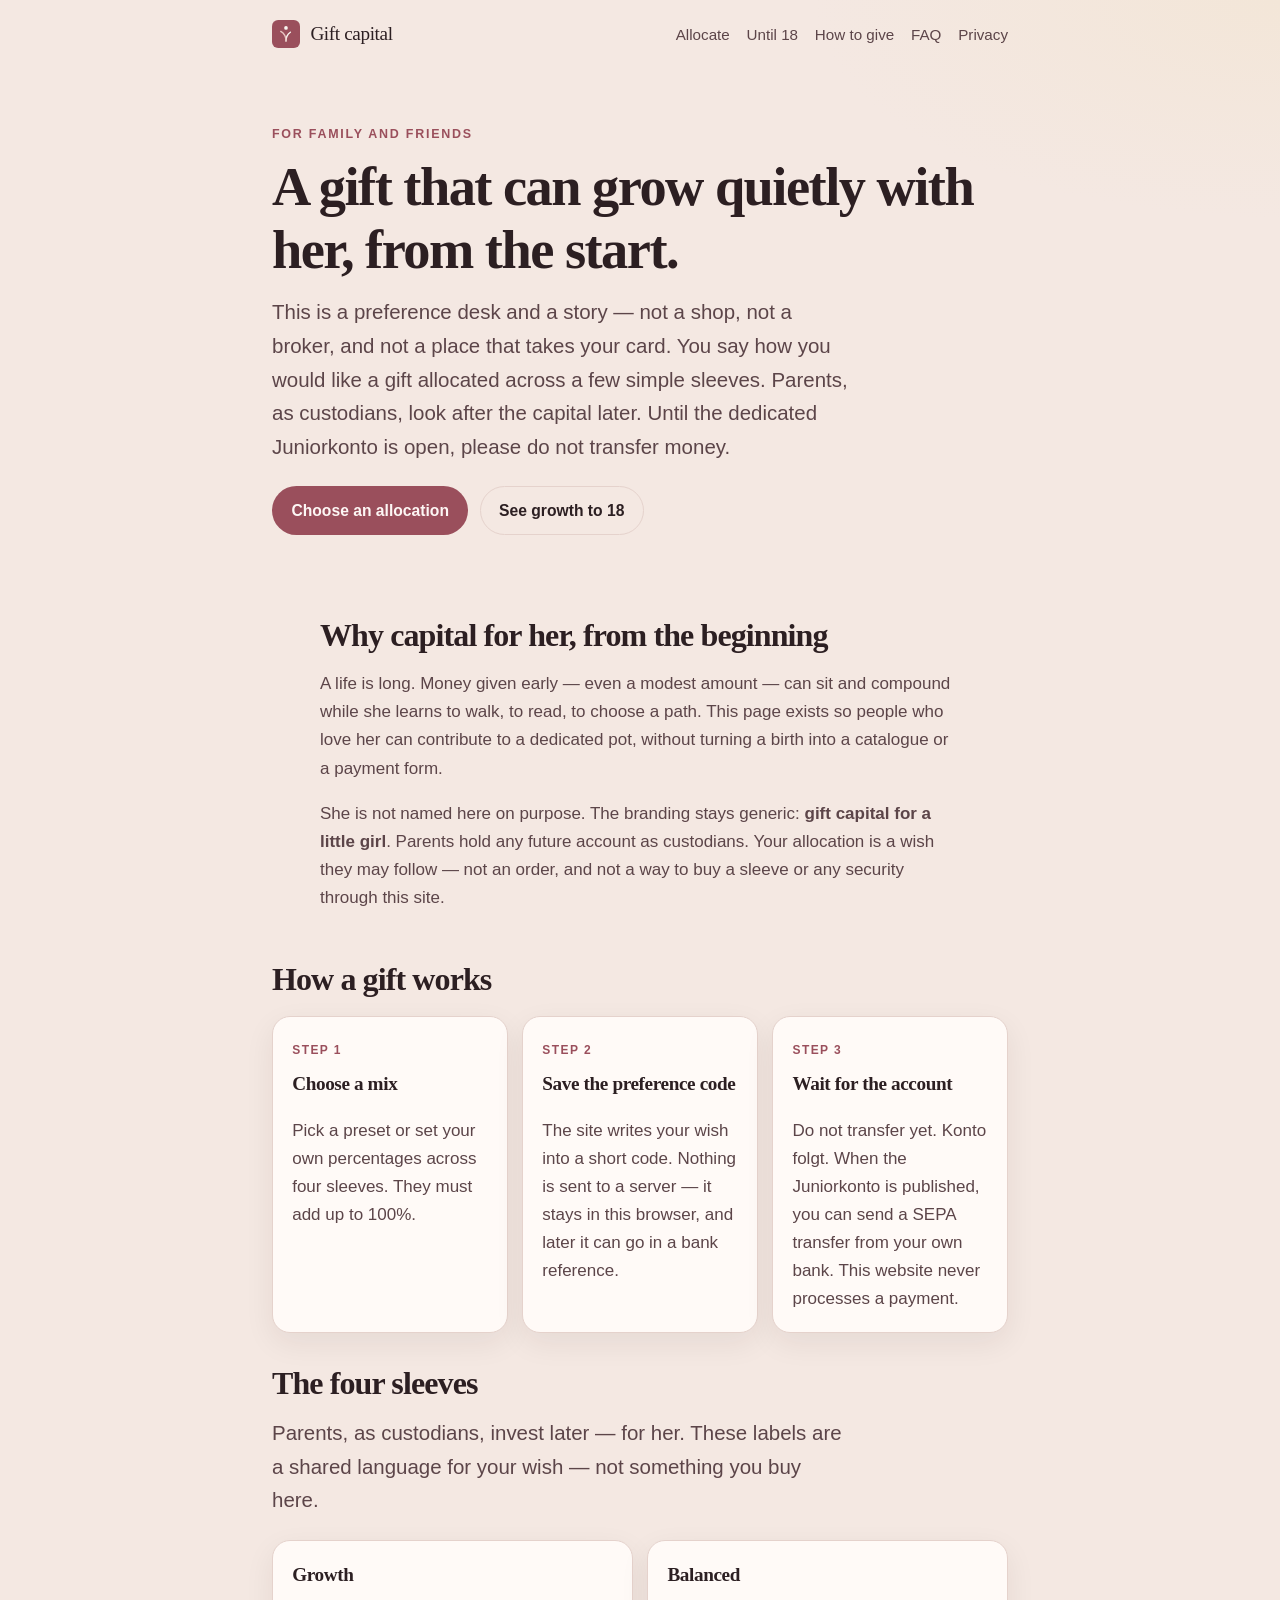
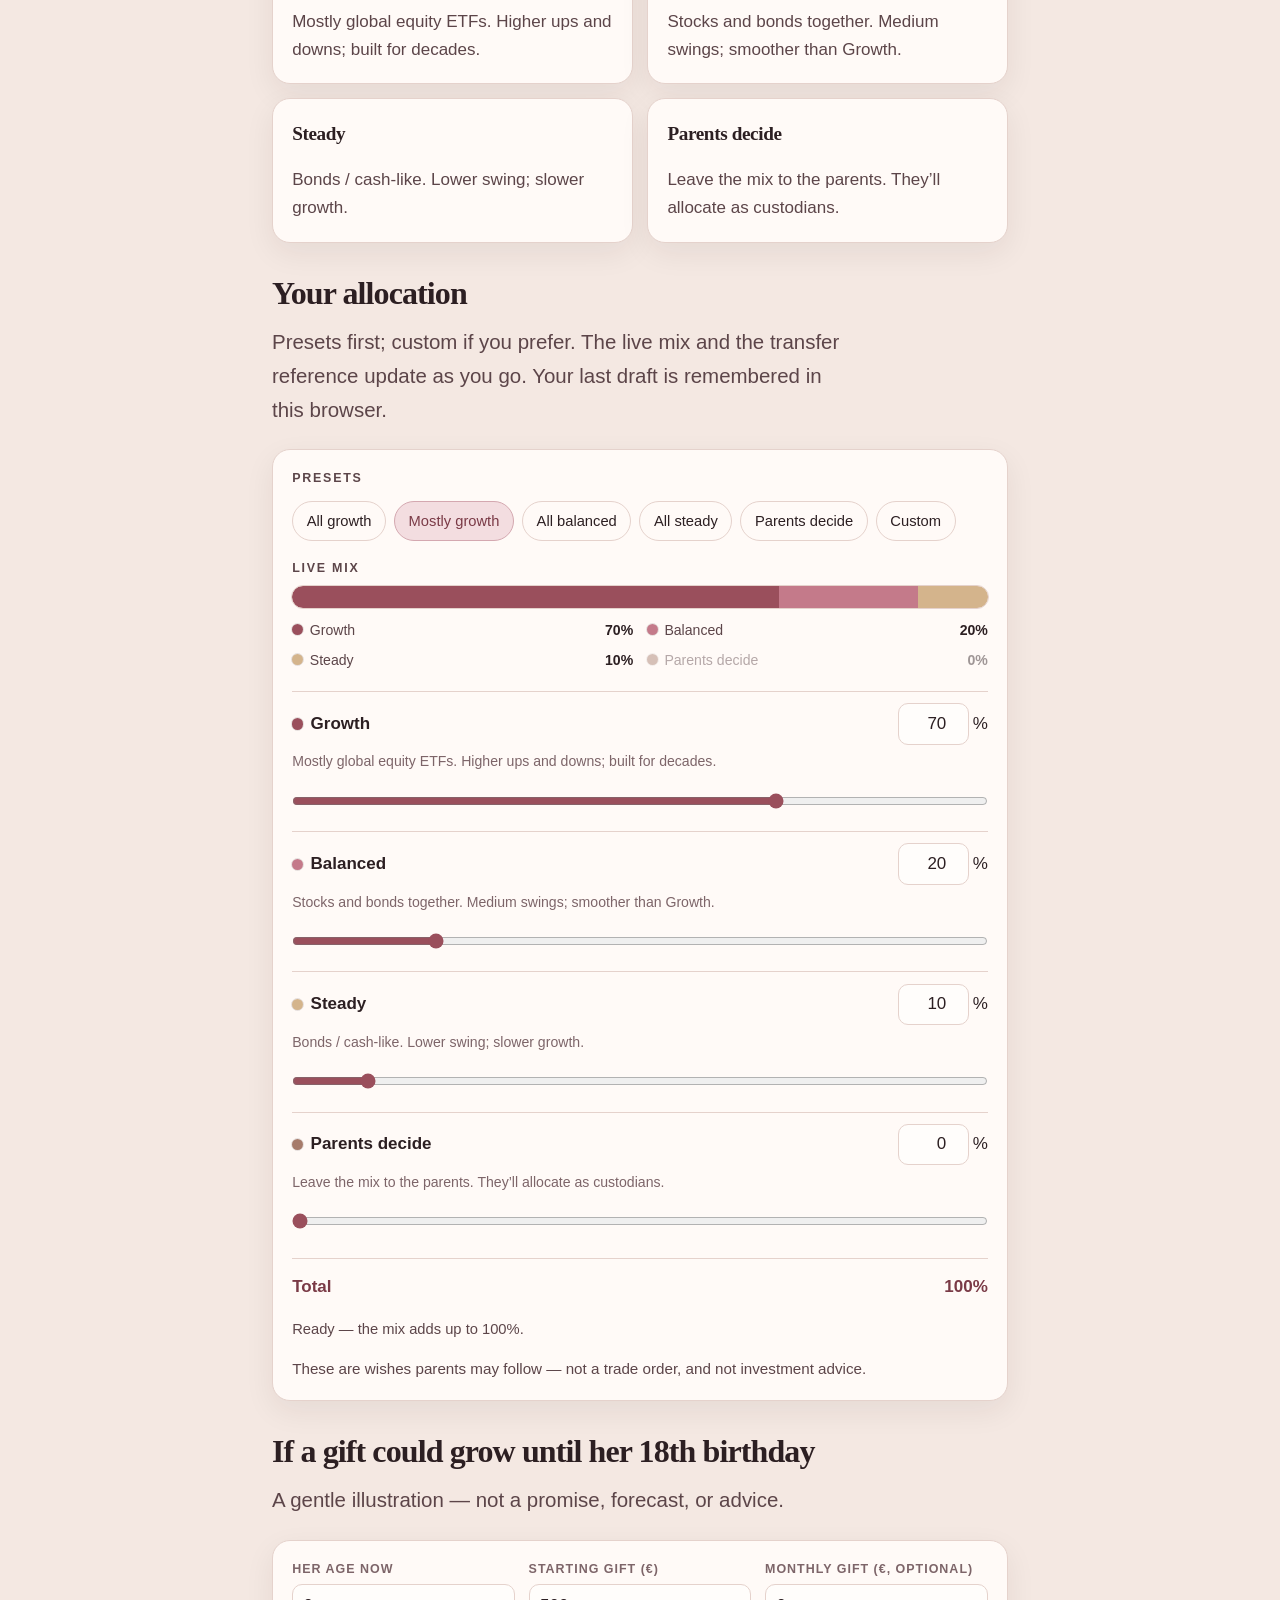
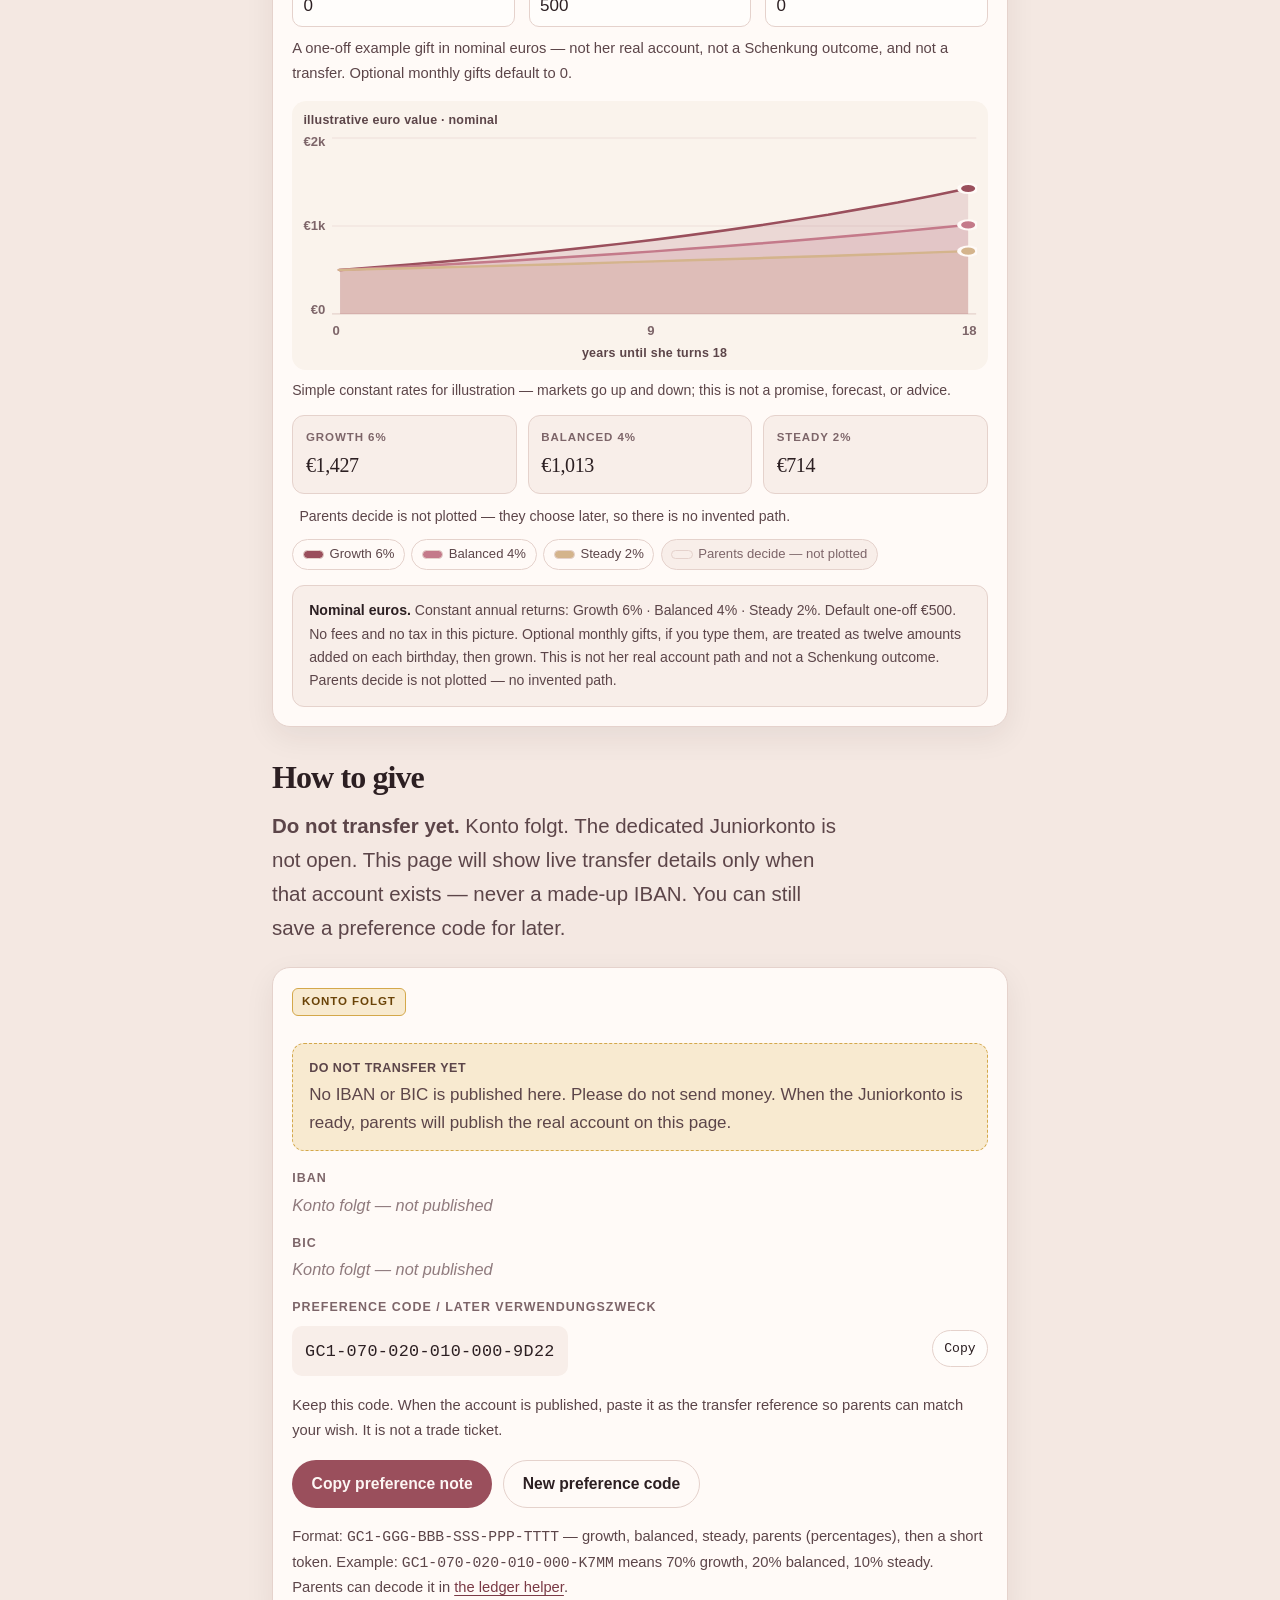
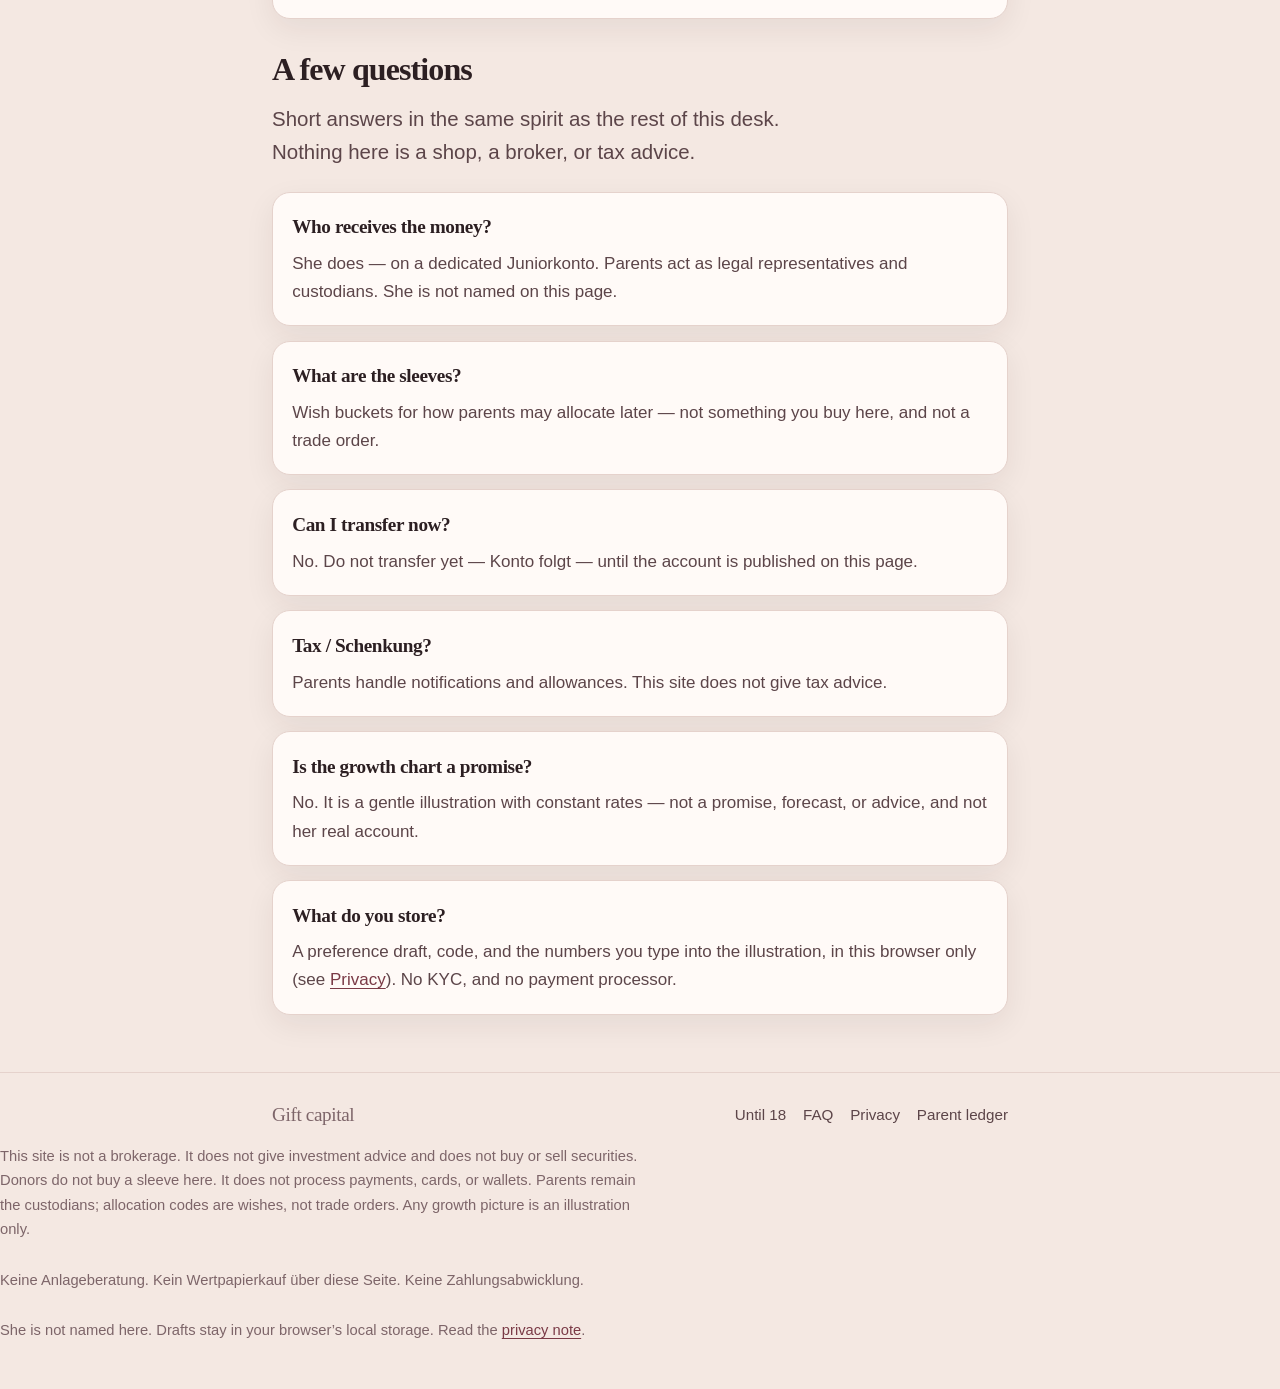
==== commit f559dd7d: "Align the until-18 chart with locked 6/4/2 rates Update the existing #horizon illustration on main s" ====
--- a/index.html
+++ b/index.html
@@ -208,11 +208,8 @@
 
       <section class="section" id="horizon" aria-labelledby="horizon-title">
         <div class="wrap">
-          <h2 id="horizon-title">Potential growth to her 18th birthday</h2>
-          <p class="lede">
-            An illustration of how a starting gift, and optional monthly gifts, might look by the time she
-            turns 18 — using your mix and example yearly rates. It is a picture, not a forecast.
-          </p>
+          <h2 id="horizon-title">If a gift could grow until her 18th birthday</h2>
+          <p class="lede">A gentle illustration — not a promise, forecast, or advice.</p>
 
           <div class="card panel">
             <div class="horizon-form">
@@ -229,26 +226,33 @@
                 <input id="horizon-monthly" data-horizon="monthly" type="number" min="0" max="20000" step="10" value="0" inputmode="decimal" />
               </div>
             </div>
+            <p class="note horizon-hint">
+              A one-off example gift in nominal euros — not her real account, not a
+              <span lang="de">Schenkung</span> outcome, and not a transfer. Optional monthly gifts default to 0.
+            </p>
 
             <div data-horizon-ready>
               <p class="sr-only" data-horizon-summary></p>
               <div class="horizon-chart-wrap" data-horizon-chart></div>
+              <p class="chart-caption">
+                Simple constant rates for illustration — markets go up and down; this is not a promise, forecast, or advice.
+              </p>
               <div class="horizon-readout" data-horizon-readout></div>
               <div class="rate-pills" aria-label="Example yearly rates">
-                <span><span class="swatch g"></span> Growth example 7%</span>
-                <span><span class="swatch b"></span> Balanced example 4.5%</span>
-                <span><span class="swatch s"></span> Steady example 2%</span>
+                <span><span class="swatch g"></span> Growth 6%</span>
+                <span><span class="swatch b"></span> Balanced 4%</span>
+                <span><span class="swatch s"></span> Steady 2%</span>
+                <span class="is-muted"><span class="swatch is-muted"></span> Parents decide — not plotted</span>
               </div>
             </div>
             <p class="note" data-horizon-empty hidden></p>
 
             <p class="disclaimer">
-              <strong>Illustration only — not advice, not a promise.</strong>
-              The coloured areas follow your sleeve mix, each compounding at an <em>example</em> yearly rate
-              (Growth 7%, Balanced 4.5%, Steady 2%). The Parents-decide sleeve is drawn at the Balanced
-              example rate. Recurring gifts are treated as twelve monthly amounts, added on each birthday,
-              then grown. No fees, tax, or inflation. Markets go down as well as up; past or assumed returns
-              are not a guide to what she will have.
+              <strong>Nominal euros.</strong>
+              Constant annual returns: Growth 6% · Balanced 4% · Steady 2%. Default one-off €500.
+              No fees and no tax in this picture. Optional monthly gifts, if you type them, are treated as
+              twelve amounts added on each birthday, then grown. This is not her real account path and not a
+              <span lang="de">Schenkung</span> outcome. Parents decide is not plotted — no invented path.
             </p>
           </div>
         </div>
@@ -382,8 +386,8 @@
             <article class="card faq-item">
               <h3>Is the growth chart a promise?</h3>
               <p>
-                No. The picture to her 18th birthday uses example yearly rates so you can see a mix’s shape.
-                It is not investment advice and not a forecast of what she will have.
+                No. It is a gentle illustration with constant rates — not a promise, forecast, or advice,
+                and not her real account.
               </p>
             </article>
             <article class="card faq-item">
--- a/css/styles.css
+++ b/css/styles.css
@@ -346,6 +346,11 @@
 .swatch.b { background: var(--balanced); }
 .mix .s,
 .swatch.s { background: var(--steady); }
+.mix .p,
+.swatch.p { background: var(--parents); }
+.swatch.is-muted {
+  background: #cfc4c0;
+}
 .mix .rest {
   background: transparent;
 }
@@ -364,7 +369,9 @@
   }
 
   .horizon-ylabels,
-  .horizon-xlabels {
+  .horizon-xlabels,
+  .horizon-ytitle,
+  .horizon-xtitle {
     font-size: 0.9rem;
   }
 }
@@ -720,7 +727,11 @@
 .horizon-form {
   display: grid;
   gap: 0.85rem;
-  margin: 0 0 1.15rem;
+  margin: 0 0 0.55rem;
+}
+
+.horizon-hint {
+  margin: 0 0 1rem;
 }
 
 @media (min-width: 640px) {
@@ -755,7 +766,7 @@
 }
 
 .horizon-chart-wrap {
-  margin: 0.2rem 0 0.85rem;
+  margin: 0.2rem 0 0.55rem;
   padding: 0.7rem 0.7rem 0.55rem;
   border-radius: 14px;
   background: var(--cream);
@@ -765,12 +776,33 @@
 .horizon-plot {
   display: grid;
   grid-template-columns: auto 1fr;
-  grid-template-rows: 1fr auto;
+  grid-template-rows: auto 1fr auto auto;
   gap: 0.35rem 0.45rem;
   align-items: stretch;
 }
 
+.horizon-ytitle,
+.horizon-xtitle {
+  margin: 0;
+  color: var(--muted);
+  font-size: 0.78rem;
+  font-weight: 650;
+  letter-spacing: 0.02em;
+  line-height: 1.3;
+}
+
+.horizon-ytitle {
+  grid-column: 1 / -1;
+}
+
+.horizon-xtitle {
+  grid-column: 2;
+  text-align: center;
+}
+
 .horizon-ylabels {
+  grid-column: 1;
+  grid-row: 2;
   display: flex;
   flex-direction: column;
   justify-content: space-between;
@@ -784,6 +816,8 @@
 }
 
 .horizon-canvas {
+  grid-column: 2;
+  grid-row: 2;
   min-width: 0;
 }
 
@@ -795,6 +829,7 @@
 
 .horizon-xlabels {
   grid-column: 2;
+  grid-row: 3;
   display: flex;
   justify-content: space-between;
   color: var(--muted);
@@ -820,33 +855,44 @@
   font-family: var(--font-sans);
 }
 
-.horizon-svg .sleeve-area.g { fill: var(--growth); opacity: 0.82; }
-.horizon-svg .sleeve-area.b { fill: var(--balanced); opacity: 0.88; }
-.horizon-svg .sleeve-area.s { fill: var(--steady); opacity: 0.92; }
-.horizon-svg .sleeve-area.p { fill: var(--parents); opacity: 0.88; }
-
-.horizon-svg .total-line {
-  stroke: var(--ink);
-  stroke-width: 2.2;
+.horizon-svg .series-area.g { fill: var(--growth); opacity: 0.16; }
+.horizon-svg .series-area.b { fill: var(--balanced); opacity: 0.18; }
+.horizon-svg .series-area.s { fill: var(--steady); opacity: 0.22; }
+
+.horizon-svg .series-line {
+  stroke-width: 2.4;
   stroke-linejoin: round;
   stroke-linecap: round;
 }
 
+.horizon-svg .series-line.g { stroke: var(--growth); }
+.horizon-svg .series-line.b { stroke: var(--balanced); }
+.horizon-svg .series-line.s { stroke: var(--steady); }
+
 .horizon-svg .end-dot {
-  fill: var(--rose-deep);
   stroke: #fffaf7;
   stroke-width: 2;
+}
+
+.horizon-svg .end-dot.g { fill: var(--growth); }
+.horizon-svg .end-dot.b { fill: var(--balanced); }
+.horizon-svg .end-dot.s { fill: var(--steady); }
+
+.chart-caption {
+  margin: 0 0 0.85rem;
+  color: var(--ink-soft);
+  font-size: 0.88rem;
 }
 
 .horizon-readout {
   display: grid;
   gap: 0.65rem;
-  margin: 0.4rem 0 0.2rem;
+  margin: 0.15rem 0 0.2rem;
 }
 
 @media (min-width: 640px) {
   .horizon-readout {
-    grid-template-columns: 1.15fr 1fr 1fr 1fr;
+    grid-template-columns: 1fr 1fr 1fr;
   }
 }
 
@@ -857,11 +903,6 @@
   border: 1px solid var(--rule);
 }
 
-.horizon-stat.is-mix {
-  background: var(--rose-soft);
-  border-color: #d4a8b0;
-}
-
 .horizon-stat .label {
   display: block;
   margin-bottom: 0.15rem;
@@ -878,8 +919,18 @@
   letter-spacing: -0.02em;
 }
 
-.horizon-stat.is-mix .value {
-  font-size: 1.4rem;
+.horizon-muted {
+  grid-column: 1 / -1;
+  display: flex;
+  align-items: flex-start;
+  gap: 0.45rem;
+  margin: 0;
+  color: var(--muted);
+  font-size: 0.88rem;
+}
+
+.horizon-muted .swatch {
+  margin-top: 0.35rem;
 }
 
 .disclaimer {
@@ -915,6 +966,11 @@
   color: var(--ink-soft);
 }
 
+.rate-pills span.is-muted {
+  color: var(--muted);
+  background: var(--paper-2);
+}
+
 .rate-pills .swatch {
   width: 0.55rem;
   height: 0.55rem;
